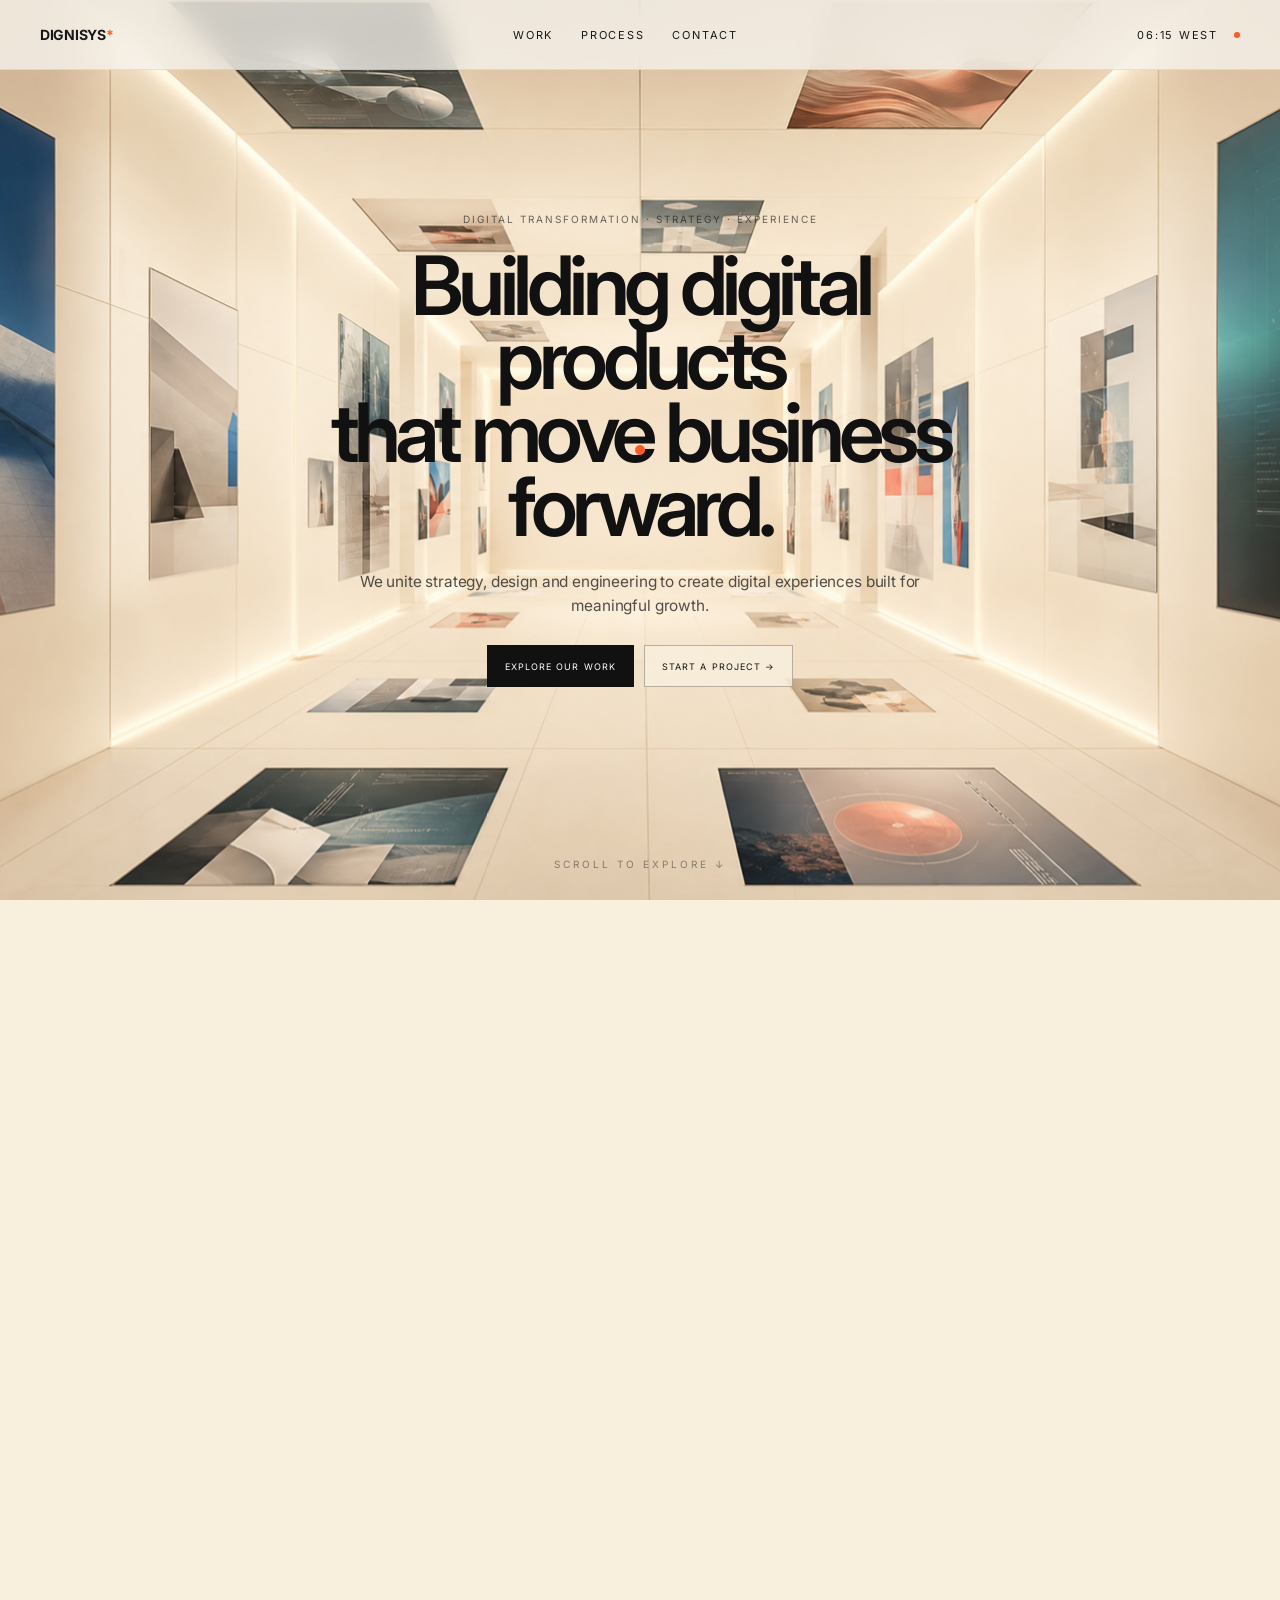
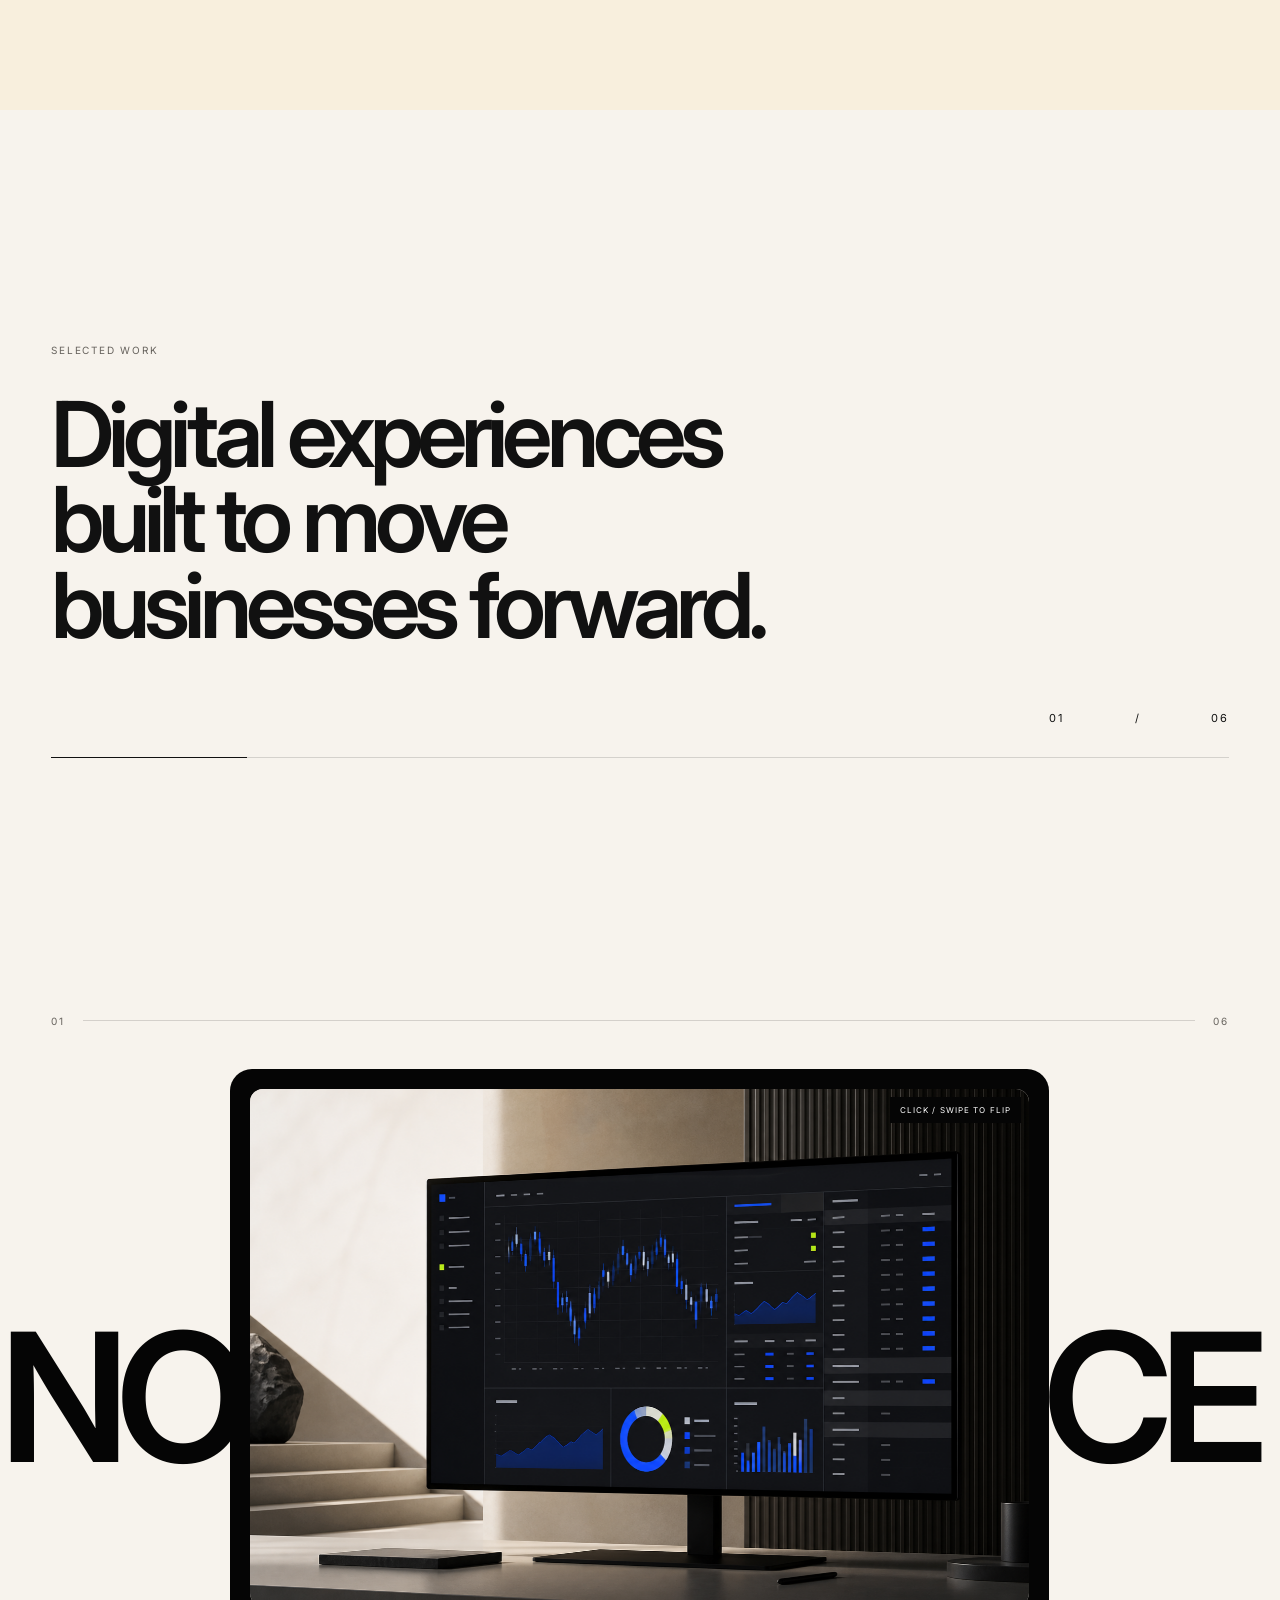
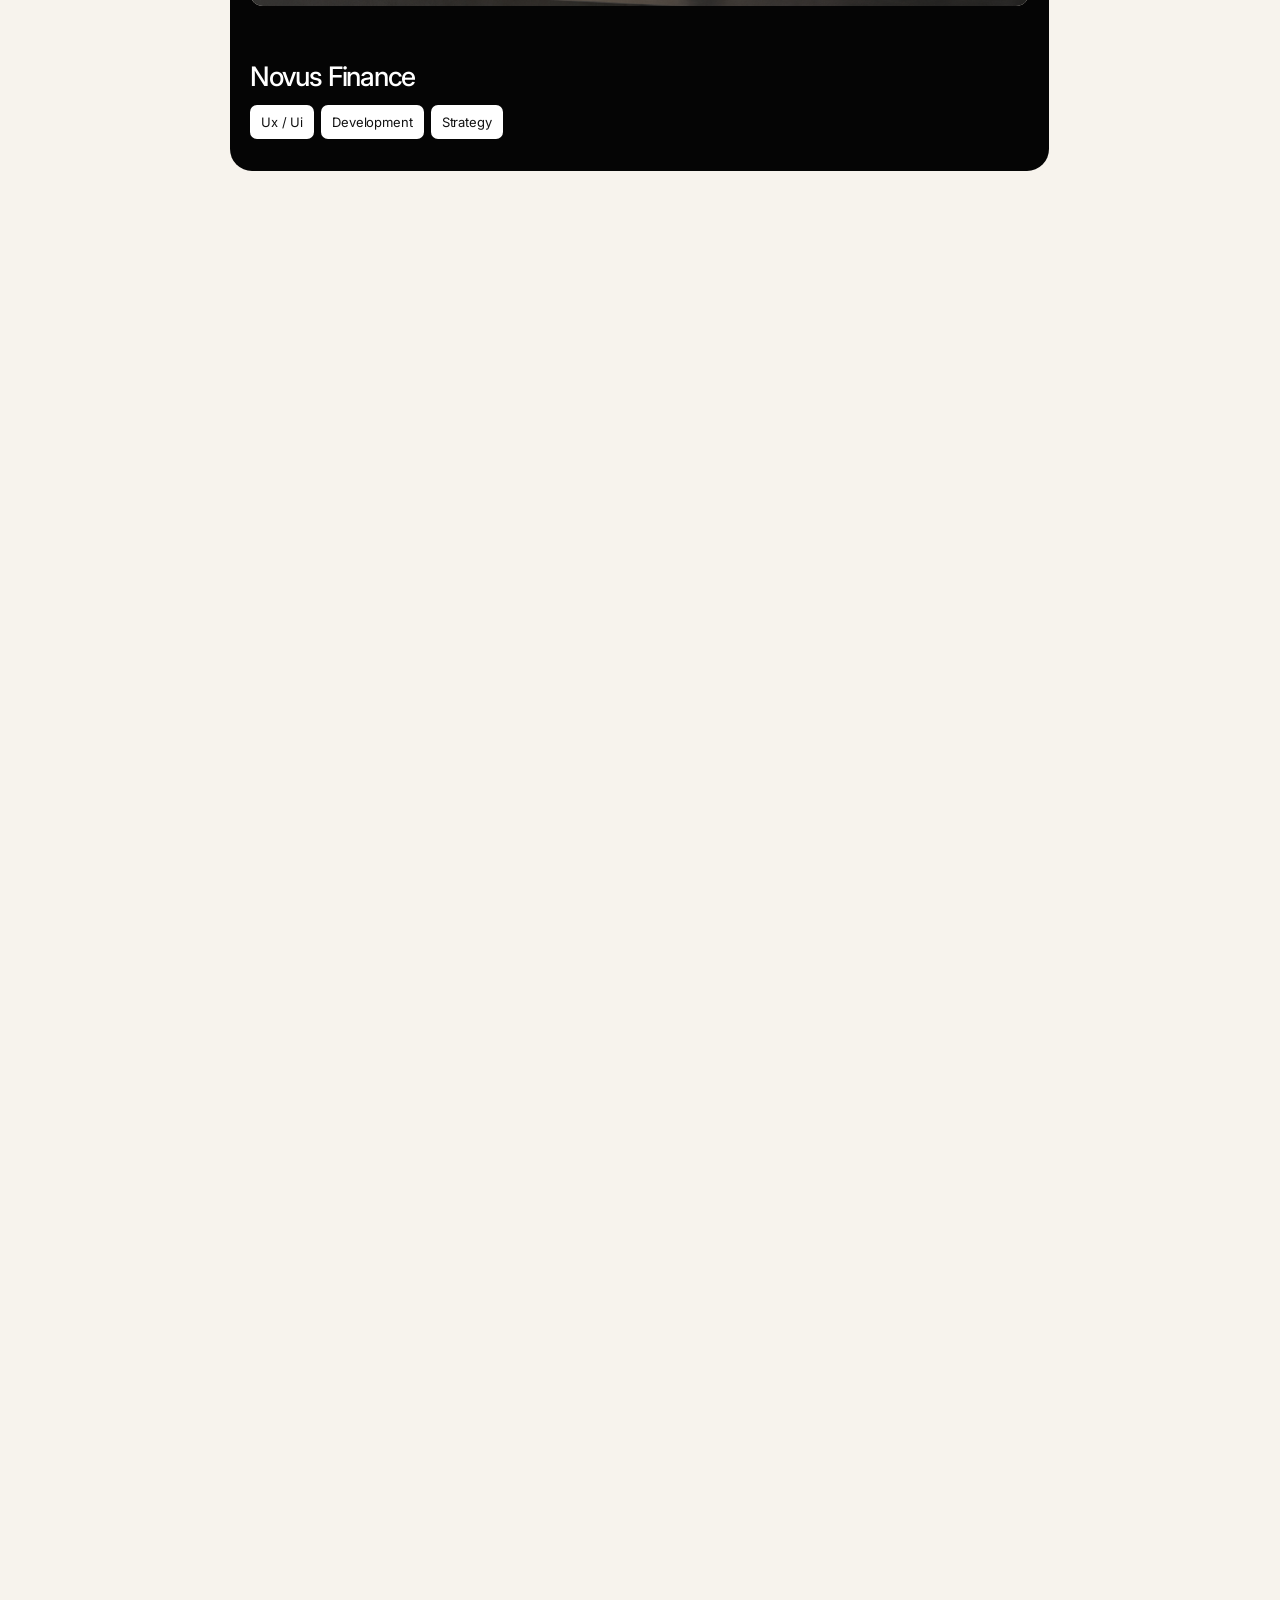
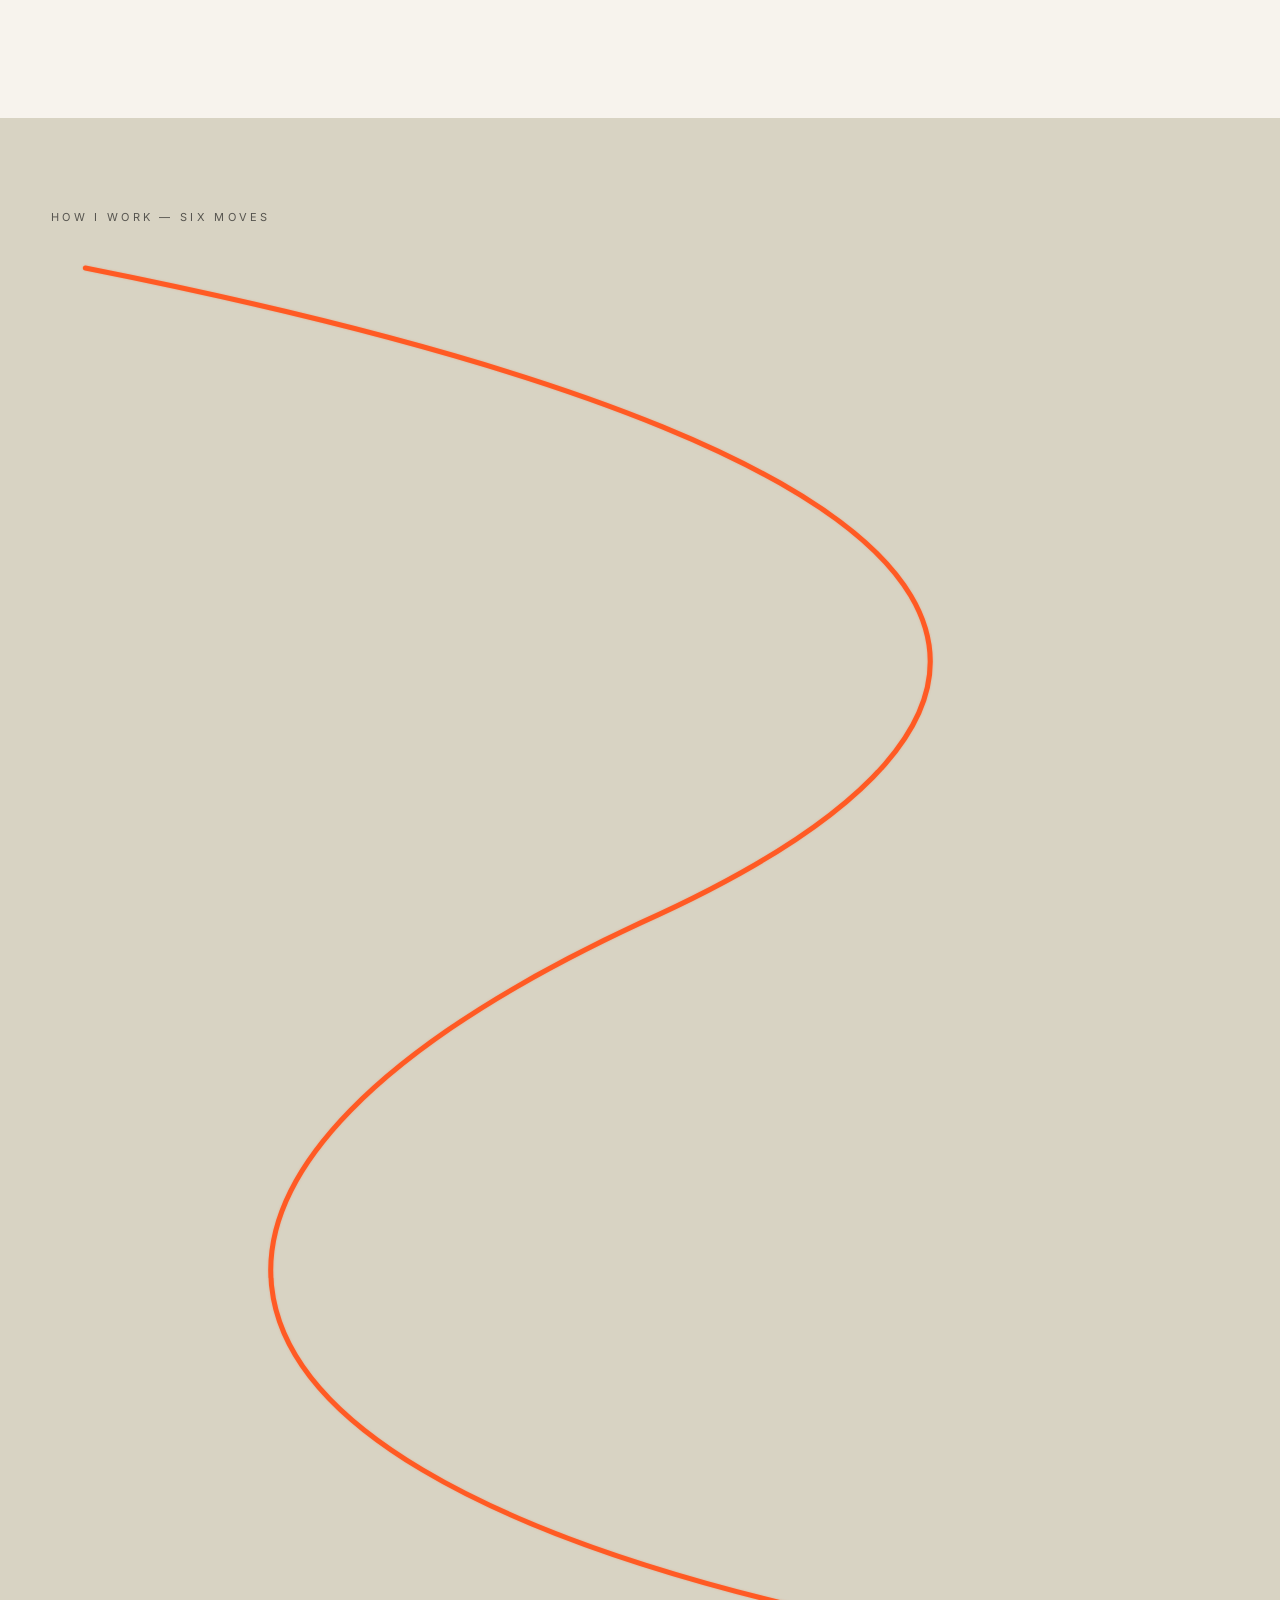
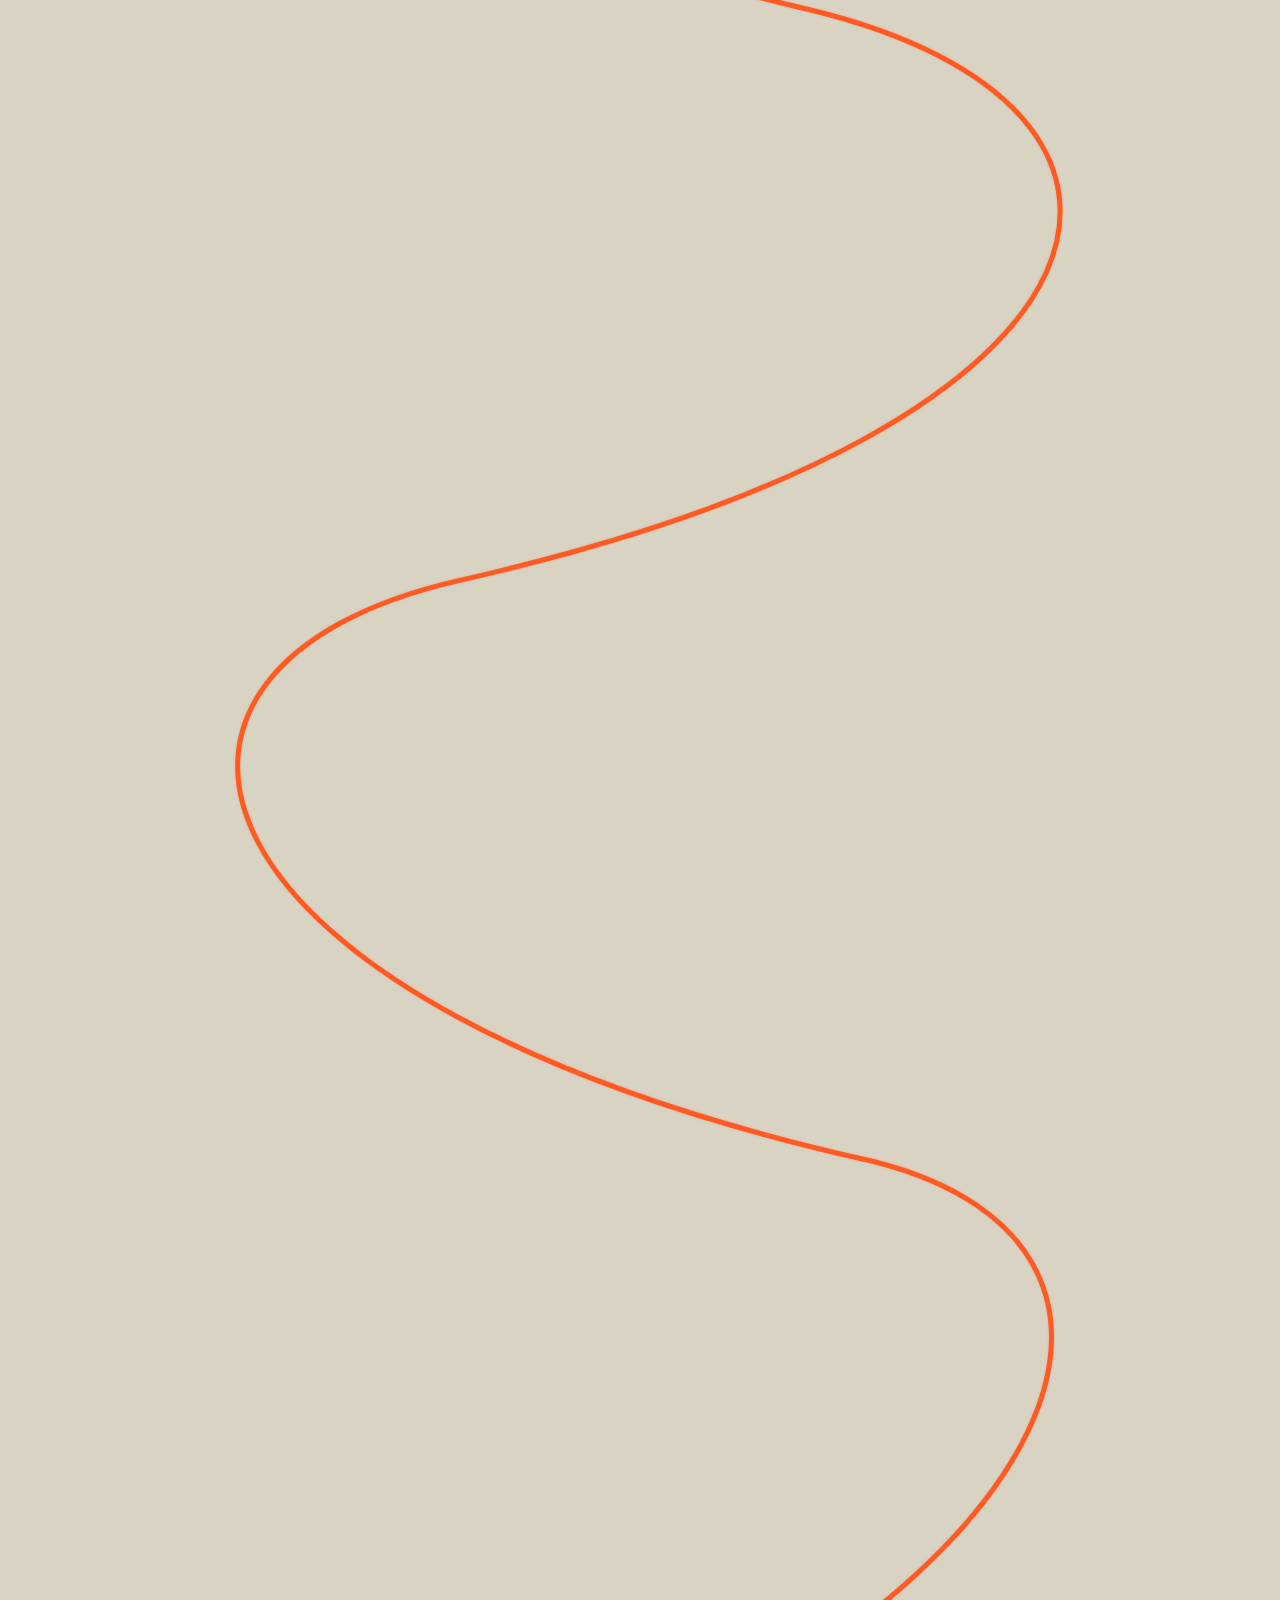
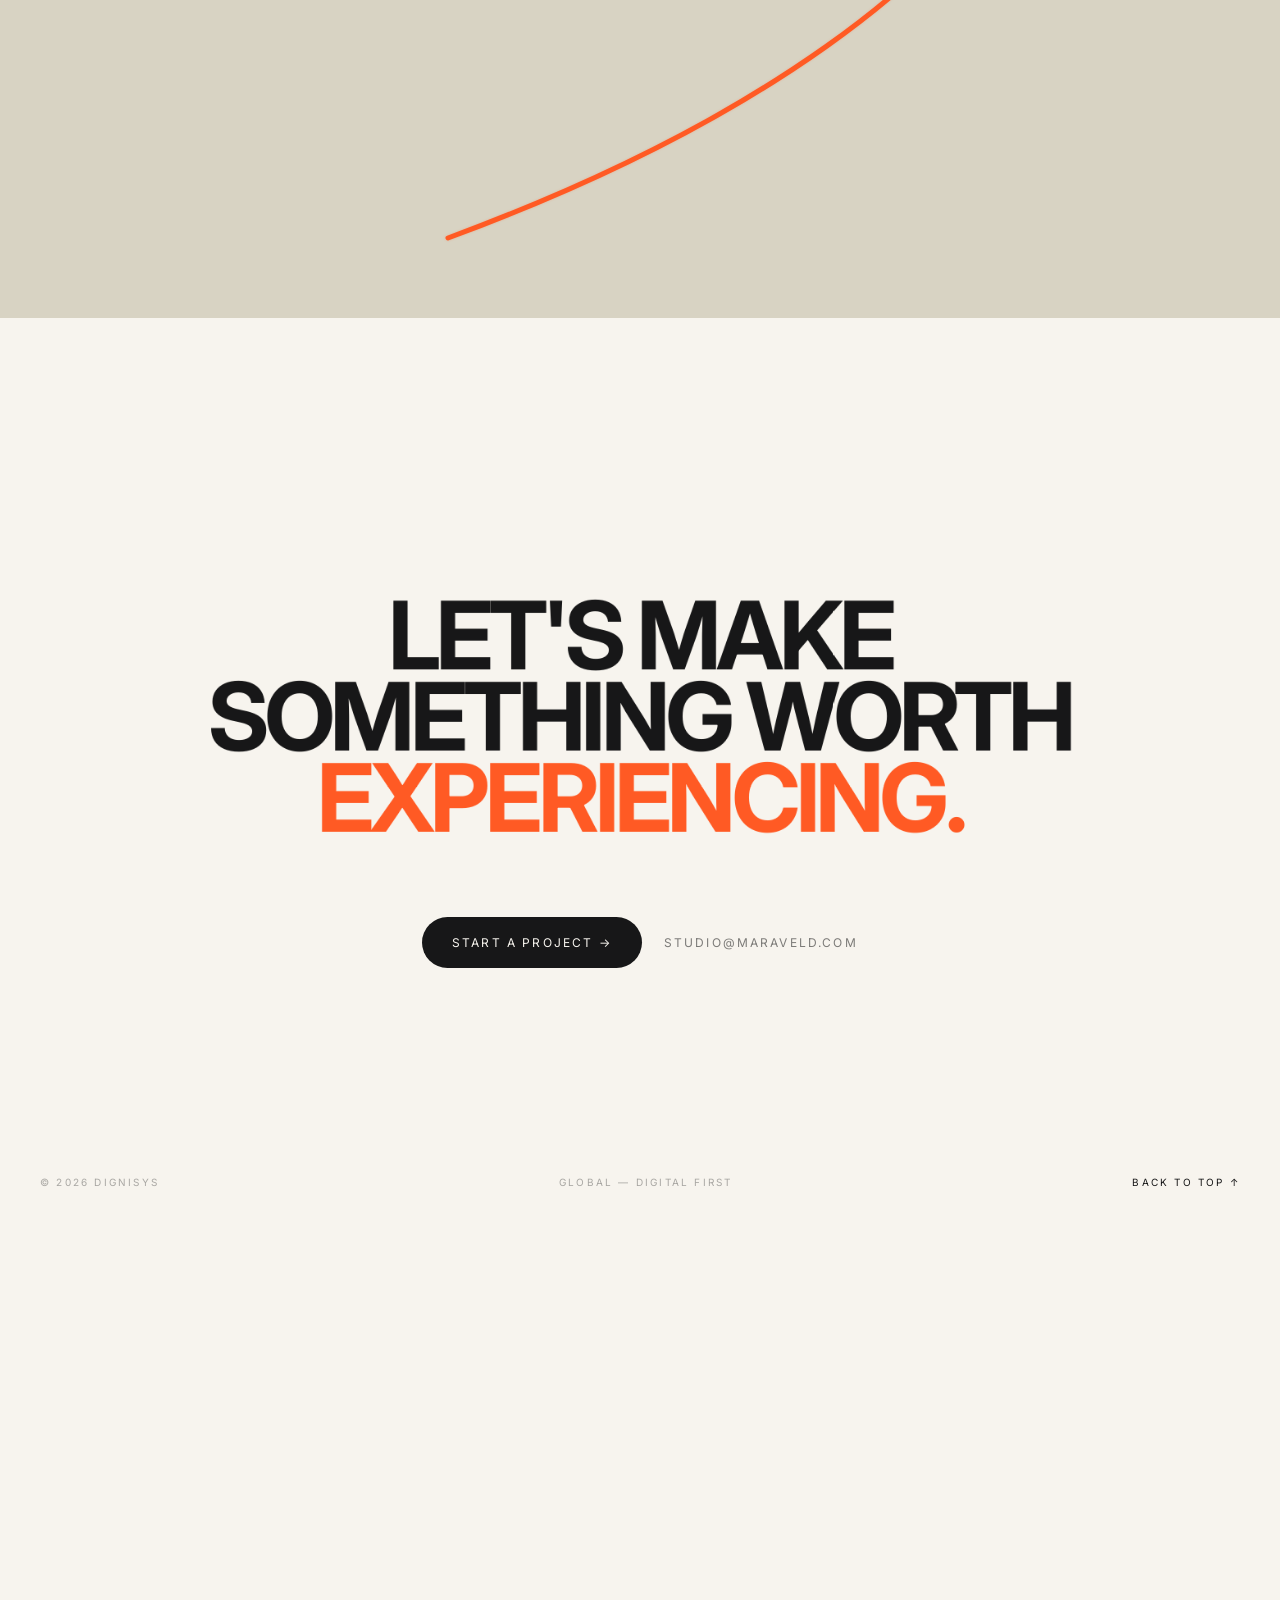
==== index.html @ 1a6c3f03 "Added Initial Files" ====
<!doctype html>
<html lang="en">
<head>
  <meta charset="utf-8">
  <meta name="viewport" content="width=device-width, initial-scale=1">
  <meta name="description" content="Dignisys is a digital transformation agency creating high-impact products, platforms and connected experiences.">
  <meta name="theme-color" content="#F7F4EE">
  <title>Dignisys — Digital Transformation Agency</title>
  <link rel="preconnect" href="https://fonts.googleapis.com" />
<link rel="preconnect" href="https://fonts.gstatic.com" crossorigin="anonymous" />
<link href="https://fonts.googleapis.com/css2?family=Inter:wght@400;500;600;700;800&display=swap" rel="stylesheet" />
  <link rel="stylesheet" href="./style.css">
</head>
<body>
<div data-root style="position:relative;background:#F7F4EE;">

  <div data-el="grain" style="position:fixed;inset:0;z-index:70;pointer-events:none;opacity:.2;mix-blend-mode:soft-light;background-image:url(data:image/svg+xml;charset=utf-8,%3Csvg%20xmlns='http://www.w3.org/2000/svg'%20width='160'%20height='160'%3E%3Cfilter%20id='n'%3E%3CfeTurbulence%20type='fractalNoise'%20baseFrequency='0.85'%20numOctaves='3'/%3E%3C/filter%3E%3Crect%20width='160'%20height='160'%20filter='url%28%23n%29'%20opacity='0.55'/%3E%3C/svg%3E);"></div>

  <div data-el="cursor" style="position:fixed;top:0;left:0;z-index:80;pointer-events:none;transform:translate3d(-100px,-100px,0);will-change:transform;">
    <div data-el="cursorDot" style="position:absolute;left:-5px;top:-5px;width:10px;height:10px;border-radius:50%;background:rgb(255 90 36);transition:width .4s cubic-bezier(.16,1,.3,1),height .4s cubic-bezier(.16,1,.3,1),left .4s cubic-bezier(.16,1,.3,1),top .4s cubic-bezier(.16,1,.3,1),opacity .3s;"></div>
    <div data-el="cursorLabel" style="position:absolute;left:0;top:0;transform:translate(-50%,-50%) scale(.5);opacity:0;transition:transform .5s cubic-bezier(.16,1,.3,1),opacity .35s;display:flex;align-items:center;justify-content:center;width:132px;height:132px;border-radius:50%;background:rgb(255 90 36);color:#F7F4EE;font-family:'Inter',system-ui,sans-serif;font-size:11px;letter-spacing:.14em;text-align:center;line-height:1.5;">VIEW<br />CASE STUDY ↗</div>
  </div>

  <header style="position:fixed;top:0;left:0;right:0;z-index:60;display:flex;align-items:center;justify-content:space-between;padding:26px 40px;mix-blend-mode:difference;font-family:'Inter',system-ui,sans-serif;font-size:11px;letter-spacing:.16em;text-transform:uppercase;">
    <a href="#top" style="font-family:'Inter',system-ui,sans-serif;font-weight:700;font-size:14px;letter-spacing:-.02em;">DIGNISYS<span style="color:rgb(255 90 36);">*</span></a>
    <nav style="display:flex;gap:28px;align-items:center;">
      <a href="#work" data-magnet="1">Work</a>
      <a href="#process" data-magnet="1">Process</a>
      <a href="#contact" data-magnet="1">Contact</a>
    </nav>
    <div style="display:flex;gap:16px;align-items:center;"><span data-el="clock">—</span><span style="width:6px;height:6px;border-radius:50%;background:rgb(255 90 36);animation:blink 2.4s steps(1) infinite;"></span></div>
  </header>

  <section id="top" data-track="hero" data-screen-label="Hero" style="height:340vh;position:relative;">
    <div style="position:sticky;top:0;height:100vh;overflow:hidden;display:flex;align-items:center;justify-content:center;">
      <img class="hero-gallery-bg" data-el="heroGallery" src="./assets/hero/dignisys-gallery-hero.png" alt="Immersive ivory gallery showcasing digital product work" width="1688" height="929" fetchpriority="high">
      <div data-el="heroGlow" style="position:absolute;width:120vw;height:120vh;background:radial-gradient(closest-side, rgba(120,140,255,.14), rgba(247,244,238,0) 70%);will-change:transform;"></div>

      <div data-frag="1" data-speed="34" data-rot="-6" style="position:absolute;left:5vw;top:16vh;width:230px;border:1px solid rgba(23,23,24,.16);background:rgba(23,23,24,.03);backdrop-filter:blur(6px);padding:14px;will-change:transform;">
        <div style="display:flex;gap:5px;margin-bottom:12px;"><span style="width:7px;height:7px;border-radius:50%;background:rgba(23,23,24,.3);"></span><span style="width:7px;height:7px;border-radius:50%;background:rgba(23,23,24,.18);"></span><span style="width:7px;height:7px;border-radius:50%;background:rgba(23,23,24,.18);"></span></div>
        <div style="display:grid;gap:7px;"><div style="height:8px;width:70%;background:rgba(23,23,24,.5);"></div><div style="height:8px;width:100%;background:rgba(23,23,24,.16);"></div><div style="height:8px;width:44%;background:rgb(255 90 36);"></div><div style="height:44px;background:repeating-linear-gradient(135deg,rgba(23,23,24,.1) 0 6px,transparent 6px 12px);"></div></div>
        <div style="margin-top:10px;font-family:'Inter',system-ui,sans-serif;font-size:8px;letter-spacing:.16em;color:rgba(23,23,24,.4);">FRAGMENT / DASHBOARD</div>
      </div>

      <div data-frag="1" data-speed="-52" data-rot="8" style="position:absolute;right:7vw;top:12vh;width:132px;height:266px;border-radius:20px;border:1px solid rgba(23,23,24,.2);background:linear-gradient(180deg,rgba(23,23,24,.07),rgba(23,23,24,.02));padding:12px 10px;will-change:transform;">
        <div style="width:38px;height:4px;border-radius:3px;background:rgba(23,23,24,.35);margin:0 auto 14px;"></div>
        <div style="display:grid;gap:8px;"><div style="height:52px;border-radius:10px;background:oklch(0.62 0.15 250 / .35);"></div><div style="height:10px;width:80%;background:rgba(23,23,24,.28);"></div><div style="height:10px;width:55%;background:rgba(23,23,24,.16);"></div><div style="height:34px;border-radius:8px;border:1px dashed rgba(23,23,24,.25);"></div><div style="height:34px;border-radius:8px;background:rgba(23,23,24,.1);"></div></div>
      </div>

      <div data-frag="1" data-speed="70" data-rot="-14" style="position:absolute;left:12vw;bottom:12vh;width:200px;height:120px;border:1px dashed rgba(23,23,24,.3);will-change:transform;padding:10px;">
        <div style="font-family:'Inter',system-ui,sans-serif;font-size:8px;letter-spacing:.16em;color:rgba(23,23,24,.42);">WIREFRAME 03</div>
        <div style="display:grid;grid-template-columns:1fr 2fr;gap:8px;height:80px;margin-top:8px;"><div style="border:1px solid rgba(23,23,24,.2);"></div><div style="display:grid;gap:8px;"><div style="border:1px solid rgba(23,23,24,.2);"></div><div style="border:1px solid rgba(23,23,24,.2);"></div></div></div>
      </div>

      <div data-frag="1" data-speed="-30" data-rot="18" style="position:absolute;right:14vw;bottom:16vh;width:130px;height:130px;border-radius:50%;background:conic-gradient(from 200deg, rgb(255 90 36), oklch(0.62 0.15 250), rgb(255 90 36));filter:blur(1px);opacity:.85;will-change:transform;animation:drift 9s ease-in-out infinite;"></div>
      <div data-frag="1" data-speed="46" data-rot="-20" style="position:absolute;left:44vw;top:9vh;width:74px;height:74px;border:1px solid rgba(23,23,24,.35);transform:rotate(45deg);will-change:transform;"></div>

      <div data-el="heroType" style="position:relative;z-index:3;text-align:center;will-change:transform;padding:0 4vw;">
        <div class="hero-eyebrow">DIGITAL TRANSFORMATION · STRATEGY · EXPERIENCE</div>
        <h1>Building digital products<br>that move business forward.</h1>
        <div style="overflow:hidden;margin-top:26px;">
          <p data-el="heroLine" class="hero-summary">We unite strategy, design and engineering to create digital experiences built for meaningful growth.</p>
        </div>
        <div class="hero-actions"><a href="#work">EXPLORE OUR WORK</a><a href="#contact">START A PROJECT →</a></div>
      </div>

      <div data-el="heroScroll" style="position:absolute;bottom:30px;left:50%;transform:translateX(-50%);font-family:'Inter',system-ui,sans-serif;font-size:10px;letter-spacing:.3em;color:rgba(23,23,24,.45);">SCROLL TO EXPLORE ↓</div>
    </div>
  </section>


  <section id="work" class="dignisys-work" aria-labelledby="work-heading">
    <div class="work-intro">
      <div class="work-intro__eyebrow">SELECTED WORK</div>
      <h2 id="work-heading">Digital experiences built to move businesses forward.</h2>
      <div class="work-intro__footer">
        <div class="work-intro__count" aria-label="Six selected projects"><span>01</span><span>/</span><span>06</span></div>
      </div>
      <div class="work-intro__line" aria-hidden="true"><span></span></div>
    </div>

    <div class="work-scroll" data-track="work" data-screen-label="Selected work">
      <div class="work-stage" data-active-title="NOVUS FINANCE">
        <div class="work-progress" aria-hidden="true">
          <span data-el="workCurrent">01</span>
          <span class="work-progress__track"><i data-el="workProgress"></i></span>
          <span>06</span>
        </div>

        <div class="work-flip-shell" data-el="workFlipShell">
          <div class="work-flip-viewport" data-el="workFlipViewport" tabindex="0" role="group" aria-roledescription="carousel" aria-label="Selected case studies. Use arrow keys or click either side to navigate.">
            <div class="work-flip-tilt" data-el="workFlipTilt">
              <div class="work-flip-card" data-el="workFlipCard">
                <figure class="work-flip-face work-flip-face--a"><img data-el="flipImageA" src="./assets/work/dignisys-finance.png" alt="Enterprise finance analytics platform on a widescreen display" width="1536" height="1024"></figure>
                <figure class="work-flip-face work-flip-face--b"><img data-el="flipImageB" src="./assets/work/dignisys-health.png" alt="Two mobile devices presenting a digital health experience" width="1536" height="1024"></figure>
              </div>
            </div>
            <button class="work-flip-hit work-flip-hit--prev" type="button" data-el="flipPrev" aria-label="Previous project"></button>
            <button class="work-flip-hit work-flip-hit--next" type="button" data-el="flipNext" aria-label="Next project"></button>
            <a class="work-floating-cta" href="#contact" aria-label="View case study">VIEW CASE<br>STUDY <span>↗</span></a>
            <div class="work-flip-copy" aria-live="polite">
              <div class="work-flip-kicker"><span data-el="flipNumber">01</span><span data-el="flipIndustry">DIGITAL TRANSFORMATION</span></div>
              <div class="work-flip-title-mask"><h3 data-el="flipTitle">Novus Finance</h3></div>
              <div class="work-flip-services" data-el="flipServices"><span>UX / UI</span><span>Development</span><span>Strategy</span></div>
              <div class="work-flip-bottom"><span data-el="flipCategory">FINTECH PLATFORM</span><span data-el="flipYear">2026</span></div>
            </div>
            <span class="work-flip-hint" aria-hidden="true">CLICK / SWIPE TO FLIP</span>
          </div>
        </div>

        <div class="work-rail" data-el="workRail">
          <article class="work-project is-active" data-project="0">
            <div class="work-project__meta">
              <div class="work-project__kicker"><span>01</span><span>DIGITAL TRANSFORMATION</span></div>
              <div class="work-title-mask"><h3><a href="#contact">Novus Finance <span>↗</span></a></h3></div>
              <p>One connected financial ecosystem designed to turn complex treasury decisions into clear, confident action.</p>
              <div class="work-project__services">UX / UI · DEVELOPMENT · STRATEGY</div>
            </div>
            <a class="work-visual-link work-visual-link--wide" href="#contact" data-cursor="view" aria-label="View Novus Finance case study">
              <img src="./assets/work/dignisys-finance.png" alt="Enterprise finance analytics platform on a widescreen display" width="1536" height="1024" fetchpriority="high">
            </a>
            <div class="work-project__footer"><a href="#contact">VIEW CASE STUDY <span>→</span></a><span>FINTECH PLATFORM</span><span>2026</span></div>
          </article>

          <article class="work-project" data-project="1">
            <div class="work-project__meta">
              <div class="work-project__kicker"><span>02</span><span>DIGITAL HEALTH</span></div>
              <div class="work-title-mask"><h3><a href="#contact">Aster Health <span>↗</span></a></h3></div>
              <p>A calmer digital care journey connecting patients, clinicians and everyday health insight.</p>
              <div class="work-project__services">PRODUCT DESIGN · RESEARCH · MOBILE</div>
            </div>
            <a class="work-visual-link work-visual-link--portrait" href="#contact" data-cursor="view" aria-label="View Aster Health case study">
              <img src="./assets/work/dignisys-health.png" alt="Two mobile devices presenting a digital health experience" width="1536" height="1024" loading="lazy">
            </a>
            <div class="work-project__footer"><a href="#contact">VIEW CASE STUDY <span>→</span></a><span>HEALTH ECOSYSTEM</span><span>2026</span></div>
          </article>

          <article class="work-project" data-project="2">
            <div class="work-project__meta">
              <div class="work-project__kicker"><span>03</span><span>CONNECTED OPERATIONS</span></div>
              <div class="work-title-mask"><h3><a href="#contact">Northline <span>↗</span></a></h3></div>
              <p>A real-time operational twin that gives global logistics teams one precise view of movement and risk.</p>
              <div class="work-project__services">SERVICE DESIGN · 3D · ENGINEERING</div>
            </div>
            <a class="work-visual-link work-visual-link--panorama" href="#contact" data-cursor="view" aria-label="View Northline case study">
              <img src="./assets/work/dignisys-logistics.png" alt="Digital twin of a connected logistics distribution centre" width="1792" height="896" loading="lazy">
            </a>
            <div class="work-project__footer"><a href="#contact">VIEW CASE STUDY <span>→</span></a><span>LOGISTICS SYSTEM</span><span>2025</span></div>
          </article>

          <article class="work-project" data-project="3">
            <div class="work-project__meta">
              <div class="work-project__kicker"><span>04</span><span>ENTERPRISE INTELLIGENCE</span></div>
              <div class="work-title-mask"><h3><a href="#contact">CoreVista <span>↗</span></a></h3></div>
              <p>A decision platform that brings fragmented commercial data into one focused executive experience.</p>
              <div class="work-project__services">DATA EXPERIENCE · AI · DESIGN SYSTEM</div>
            </div>
            <a class="work-visual-link work-visual-link--crop-right" href="#contact" data-cursor="view" aria-label="View CoreVista case study">
              <img src="./assets/work/dignisys-finance.png" alt="Detailed enterprise intelligence interface" width="1536" height="1024" loading="lazy">
            </a>
            <div class="work-project__footer"><a href="#contact">VIEW CASE STUDY <span>→</span></a><span>DATA PLATFORM</span><span>2025</span></div>
          </article>

          <article class="work-project" data-project="4">
            <div class="work-project__meta">
              <div class="work-project__kicker"><span>05</span><span>PATIENT EXPERIENCE</span></div>
              <div class="work-title-mask"><h3><a href="#contact">Morrow Care <span>↗</span></a></h3></div>
              <p>An accessible companion that turns continuous health data into useful, human daily guidance.</p>
              <div class="work-project__services">ACCESSIBILITY · UX / UI · DEVELOPMENT</div>
            </div>
            <a class="work-visual-link work-visual-link--crop-left" href="#contact" data-cursor="view" aria-label="View Morrow Care case study">
              <img src="./assets/work/dignisys-health.png" alt="Accessible mobile patient experience" width="1536" height="1024" loading="lazy">
            </a>
            <div class="work-project__footer"><a href="#contact">VIEW CASE STUDY <span>→</span></a><span>CARE PLATFORM</span><span>2025</span></div>
          </article>

          <article class="work-project" data-project="5">
            <div class="work-project__meta">
              <div class="work-project__kicker"><span>06</span><span>SUPPLY CHAIN</span></div>
              <div class="work-title-mask"><h3><a href="#contact">Axis Global <span>↗</span></a></h3></div>
              <p>A resilient supply-chain command centre built to surface exceptions before they become disruption.</p>
              <div class="work-project__services">STRATEGY · PLATFORM · OPTIMISATION</div>
            </div>
            <a class="work-visual-link work-visual-link--wide" href="#contact" data-cursor="view" aria-label="View Axis Global case study">
              <img src="./assets/work/dignisys-logistics.png" alt="Enterprise supply-chain command centre visualisation" width="1792" height="896" loading="lazy">
            </a>
            <div class="work-project__footer"><a href="#contact">VIEW CASE STUDY <span>→</span></a><span>OPERATIONS PLATFORM</span><span>2024</span></div>
          </article>

        </div>
      </div>
    </div>
  </section>

  <section id="work-legacy" class="legacy-work" data-track="p1" data-screen-label="Work 01" data-cursor="view" style="height:300vh;position:relative;">
    <div style="position:sticky;top:0;height:100vh;overflow:hidden;display:flex;align-items:center;justify-content:center;">
      <div data-el="bg" style="position:absolute;inset:0;background:radial-gradient(60% 60% at 50% 60%, oklch(0.62 0.15 250 / .22), rgba(247,244,238,0) 70%);"></div>
      <div data-el="num" style="position:absolute;left:4vw;top:14vh;font-family:'Inter',system-ui,sans-serif;font-size:11px;letter-spacing:.3em;color:rgba(23,23,24,.5);will-change:transform;">01 — FINTECH PLATFORM</div>
      <h3 data-el="title" style="position:absolute;margin:0;font-weight:800;font-size:clamp(44px,11vw,180px);line-height:.85;letter-spacing:-.05em;color:transparent;-webkit-text-stroke:1.5px rgba(23,23,24,.85);will-change:transform,opacity;pointer-events:none;z-index:4;">LEDGERA</h3>
      <div data-el="scene" style="position:relative;width:min(74vw,1080px);will-change:transform;">
        <div style="border:1px solid rgba(23,23,24,.18);background:linear-gradient(180deg,rgba(23,23,24,.06),rgba(23,23,24,.02));backdrop-filter:blur(8px);padding:18px;">
          <div style="display:flex;justify-content:space-between;align-items:center;font-family:'Inter',system-ui,sans-serif;font-size:9px;letter-spacing:.2em;color:rgba(23,23,24,.45);margin-bottom:14px;"><span>LEDGERA / TREASURY</span><span>USD 4,208,110.22</span></div>
          <div style="display:grid;grid-template-columns:.8fr 2fr 1fr;gap:14px;height:min(46vh,340px);">
            <div style="display:grid;gap:8px;align-content:start;"><div style="height:10px;width:80%;background:rgba(23,23,24,.4);"></div><div style="height:10px;width:60%;background:rgba(23,23,24,.16);"></div><div style="height:10px;width:70%;background:rgba(23,23,24,.16);"></div><div style="height:10px;width:40%;background:rgb(255 90 36);"></div></div>
            <div style="border:1px solid rgba(23,23,24,.14);display:flex;align-items:flex-end;gap:6px;padding:14px;">
              <div style="flex:1;height:32%;background:rgba(23,23,24,.18);"></div><div style="flex:1;height:58%;background:rgba(23,23,24,.24);"></div><div style="flex:1;height:44%;background:rgba(23,23,24,.18);"></div><div style="flex:1;height:78%;background:oklch(0.62 0.15 250 / .7);"></div><div style="flex:1;height:64%;background:rgba(23,23,24,.24);"></div><div style="flex:1;height:88%;background:rgb(255 90 36);"></div><div style="flex:1;height:52%;background:rgba(23,23,24,.18);"></div>
            </div>
            <div style="display:grid;gap:10px;align-content:start;"><div style="height:64px;border:1px solid rgba(23,23,24,.16);"></div><div style="height:64px;border:1px solid rgba(23,23,24,.16);"></div></div>
          </div>
        </div>
        <div data-layer="1" style="position:absolute;left:-6%;bottom:-12%;width:230px;border:1px solid rgba(23,23,24,.24);background:#FFFFFF;padding:12px;will-change:transform;">
          <div style="font-family:'Inter',system-ui,sans-serif;font-size:8px;letter-spacing:.18em;color:rgba(23,23,24,.45);">PAYMENT SHEET</div>
          <div style="margin-top:10px;display:grid;gap:7px;"><div style="height:8px;width:70%;background:rgba(23,23,24,.4);"></div><div style="height:8px;width:90%;background:rgba(23,23,24,.14);"></div><div style="height:26px;background:rgb(255 90 36);"></div></div>
        </div>
        <div data-layer="2" style="position:absolute;right:-5%;top:-10%;width:150px;height:150px;border-radius:50%;border:1px solid rgba(23,23,24,.3);background:radial-gradient(circle at 30% 30%, oklch(0.62 0.15 250 / .5), transparent 65%);will-change:transform;"></div>
      </div>
      <div data-el="meta" style="position:absolute;right:4vw;bottom:12vh;width:min(30vw,340px);display:grid;gap:12px;text-align:right;">
        <div data-metaline="0" style="will-change:transform,opacity;font-family:'Inter',system-ui,sans-serif;font-size:11px;letter-spacing:.16em;color:rgba(23,23,24,.6);">ROLE — LEAD PRODUCT DESIGNER</div>
        <div data-metaline="1" style="will-change:transform,opacity;font-family:'Inter',system-ui,sans-serif;font-size:11px;letter-spacing:.16em;color:rgba(23,23,24,.6);">SCOPE — RESEARCH, SYSTEM, MOTION</div>
        <div data-metaline="2" style="will-change:transform,opacity;font-family:'Inter',system-ui,sans-serif;font-size:11px;letter-spacing:.16em;color:rgba(23,23,24,.6);">RESULT — 41% FASTER RECONCILIATION</div>
      </div>
    </div>
  </section>

  <section data-track="p2" data-screen-label="Work 02" data-cursor="view" style="height:300vh;position:relative;">
    <div style="position:sticky;top:0;height:100vh;overflow:hidden;display:flex;align-items:center;justify-content:center;">
      <div data-el="bg" style="position:absolute;inset:0;background:radial-gradient(60% 60% at 50% 45%, rgb(255 90 36 / .18), rgba(247,244,238,0) 70%);"></div>
      <div data-el="num" style="position:absolute;left:4vw;top:14vh;font-family:'Inter',system-ui,sans-serif;font-size:11px;letter-spacing:.3em;color:rgba(23,23,24,.5);will-change:transform;">02 — BRAND EXPERIENCE</div>
      <h3 data-el="title" style="position:absolute;margin:0;font-weight:800;font-size:clamp(44px,11vw,180px);line-height:.85;letter-spacing:-.05em;will-change:transform,opacity;pointer-events:none;z-index:4;">NOCTUA</h3>
      <div data-el="scene" style="position:relative;width:min(70vw,1000px);will-change:transform;">
        <div style="display:grid;grid-template-columns:1.4fr 1fr;gap:16px;">
          <div style="aspect-ratio:16/10;background:repeating-linear-gradient(115deg,rgba(23,23,24,.09) 0 10px,transparent 10px 20px);border:1px solid rgba(23,23,24,.18);display:flex;align-items:flex-end;padding:18px;"><span style="font-family:'Inter',system-ui,sans-serif;font-size:10px;letter-spacing:.2em;color:rgba(23,23,24,.5);">CAMPAIGN FILM / PLACEHOLDER</span></div>
          <div style="display:grid;gap:16px;"><div style="background:#171718;color:#F7F4EE;padding:16px;font-weight:800;font-size:clamp(20px,2.6vw,44px);line-height:.9;letter-spacing:-.04em;">NIGHT<br />MODE<br />BRAND</div><div style="border:1px solid rgba(23,23,24,.18);flex:1;display:grid;place-items:center;font-family:'Inter',system-ui,sans-serif;font-size:10px;letter-spacing:.2em;color:rgba(23,23,24,.45);">TYPE SPECIMEN</div></div>
        </div>
        <div data-layer="1" style="position:absolute;left:-8%;top:-14%;width:190px;height:120px;border:1px solid rgba(23,23,24,.25);background:#FFFFFF;padding:10px;will-change:transform;"><div style="height:100%;background:repeating-linear-gradient(0deg,rgba(23,23,24,.14) 0 1px,transparent 1px 8px);"></div></div>
        <div data-layer="2" style="position:absolute;right:-7%;bottom:-12%;width:170px;height:170px;background:conic-gradient(from 40deg, rgb(255 90 36), #F7F4EE, rgb(255 90 36));border-radius:50%;filter:blur(2px);opacity:.8;will-change:transform;"></div>
      </div>
      <div data-el="meta" style="position:absolute;right:4vw;bottom:12vh;width:min(30vw,340px);display:grid;gap:12px;text-align:right;">
        <div data-metaline="0" style="will-change:transform,opacity;font-family:'Inter',system-ui,sans-serif;font-size:11px;letter-spacing:.16em;color:rgba(23,23,24,.6);">ROLE — CREATIVE DIRECTION</div>
        <div data-metaline="1" style="will-change:transform,opacity;font-family:'Inter',system-ui,sans-serif;font-size:11px;letter-spacing:.16em;color:rgba(23,23,24,.6);">SCOPE — IDENTITY, SITE, MOTION</div>
        <div data-metaline="2" style="will-change:transform,opacity;font-family:'Inter',system-ui,sans-serif;font-size:11px;letter-spacing:.16em;color:rgba(23,23,24,.6);">RESULT — 3.2× LAUNCH ENGAGEMENT</div>
      </div>
    </div>
  </section>

  <section data-track="p3" data-screen-label="Work 03" data-cursor="view" style="height:300vh;position:relative;">
    <div style="position:sticky;top:0;height:100vh;overflow:hidden;display:flex;align-items:center;justify-content:center;">
      <div data-el="bg" style="position:absolute;inset:0;background:radial-gradient(55% 55% at 40% 50%, rgba(23,23,24,.12), rgba(247,244,238,0) 70%);"></div>
      <div data-el="num" style="position:absolute;left:4vw;top:14vh;font-family:'Inter',system-ui,sans-serif;font-size:11px;letter-spacing:.3em;color:rgba(23,23,24,.5);will-change:transform;">03 — HEALTH COMPANION</div>
      <h3 data-el="title" style="position:absolute;margin:0;font-weight:800;font-size:clamp(44px,11vw,180px);line-height:.85;letter-spacing:-.05em;color:transparent;-webkit-text-stroke:1.5px rgb(255 90 36);will-change:transform,opacity;pointer-events:none;z-index:4;">PULSE OS</h3>
      <div data-el="scene" style="position:relative;display:flex;gap:22px;align-items:center;will-change:transform;">
        <div style="width:190px;height:390px;border-radius:30px;border:1px solid rgba(23,23,24,.25);background:linear-gradient(180deg,#ECE8E1,#F5F1EA);padding:16px 14px;">
          <div style="width:44px;height:5px;border-radius:3px;background:rgba(23,23,24,.3);margin:0 auto 18px;"></div>
          <div style="font-weight:800;font-size:26px;letter-spacing:-.03em;">Today</div>
          <div style="margin-top:14px;display:grid;gap:10px;"><div style="height:70px;border-radius:14px;background:rgb(255 90 36 / .85);"></div><div style="height:44px;border-radius:12px;background:rgba(23,23,24,.1);"></div><div style="height:44px;border-radius:12px;background:rgba(23,23,24,.07);"></div><div style="height:44px;border-radius:12px;border:1px dashed rgba(23,23,24,.22);"></div></div>
        </div>
        <div data-layer="1" style="width:190px;height:390px;border-radius:30px;border:1px solid rgba(23,23,24,.18);background:linear-gradient(180deg,#F4F0E9,#F1EEE8);padding:16px 14px;will-change:transform;">
          <div style="font-family:'Inter',system-ui,sans-serif;font-size:9px;letter-spacing:.2em;color:rgba(23,23,24,.4);">TREND / 30D</div>
          <div style="margin-top:16px;height:150px;display:flex;align-items:flex-end;gap:4px;"><div style="flex:1;height:40%;background:rgba(23,23,24,.2);"></div><div style="flex:1;height:66%;background:rgba(23,23,24,.2);"></div><div style="flex:1;height:52%;background:rgba(23,23,24,.2);"></div><div style="flex:1;height:82%;background:oklch(0.62 0.15 250 / .8);"></div><div style="flex:1;height:70%;background:rgba(23,23,24,.2);"></div></div>
          <div style="margin-top:18px;display:grid;gap:8px;"><div style="height:9px;width:70%;background:rgba(23,23,24,.28);"></div><div style="height:9px;width:52%;background:rgba(23,23,24,.14);"></div></div>
        </div>
        <div data-layer="2" style="width:190px;height:390px;border-radius:30px;border:1px solid rgba(23,23,24,.14);background:#EEEAE3;will-change:transform;padding:16px 14px;">
          <div style="height:100%;background:repeating-linear-gradient(135deg,rgba(23,23,24,.08) 0 8px,transparent 8px 16px);"></div>
        </div>
      </div>
      <div data-el="meta" style="position:absolute;right:4vw;bottom:12vh;width:min(30vw,340px);display:grid;gap:12px;text-align:right;">
        <div data-metaline="0" style="will-change:transform,opacity;font-family:'Inter',system-ui,sans-serif;font-size:11px;letter-spacing:.16em;color:rgba(23,23,24,.6);">ROLE — UX LEAD</div>
        <div data-metaline="1" style="will-change:transform,opacity;font-family:'Inter',system-ui,sans-serif;font-size:11px;letter-spacing:.16em;color:rgba(23,23,24,.6);">SCOPE — 42 SCREENS, DESIGN SYSTEM</div>
        <div data-metaline="2" style="will-change:transform,opacity;font-family:'Inter',system-ui,sans-serif;font-size:11px;letter-spacing:.16em;color:rgba(23,23,24,.6);">RESULT — 4.8 APP STORE RATING</div>
      </div>
    </div>
  </section>

  <section data-track="p4" data-screen-label="Work 04" data-cursor="view" style="height:300vh;position:relative;">
    <div style="position:sticky;top:0;height:100vh;overflow:hidden;display:flex;align-items:center;justify-content:center;">
      <div data-el="bg" style="position:absolute;inset:0;background:radial-gradient(60% 60% at 60% 55%, oklch(0.62 0.15 250 / .2), rgba(247,244,238,0) 72%);"></div>
      <div data-el="num" style="position:absolute;left:4vw;top:14vh;font-family:'Inter',system-ui,sans-serif;font-size:11px;letter-spacing:.3em;color:rgba(23,23,24,.5);will-change:transform;">04 — SPATIAL COMMERCE</div>
      <h3 data-el="title" style="position:absolute;margin:0;font-weight:800;font-size:clamp(44px,11vw,180px);line-height:.85;letter-spacing:-.05em;will-change:transform,opacity;pointer-events:none;z-index:4;">ATRIA</h3>
      <div data-el="scene" style="position:relative;width:min(66vw,940px);will-change:transform;">
        <div style="aspect-ratio:16/9;border:1px solid rgba(23,23,24,.2);background:linear-gradient(180deg,rgba(23,23,24,.05),rgba(23,23,24,.01));display:grid;grid-template-columns:repeat(3,1fr);gap:1px;">
          <div style="border-right:1px solid rgba(23,23,24,.1);display:grid;place-items:center;font-family:'Inter',system-ui,sans-serif;font-size:10px;letter-spacing:.2em;color:rgba(23,23,24,.4);">CATALOG</div>
          <div style="border-right:1px solid rgba(23,23,24,.1);display:grid;place-items:center;"><div style="width:58%;aspect-ratio:1;border-radius:50%;background:radial-gradient(circle at 34% 30%, #171718, #98938B 55%, #E9E5DE);box-shadow:0 30px 60px rgba(0,0,0,.6);"></div></div>
          <div style="display:grid;place-items:center;font-family:'Inter',system-ui,sans-serif;font-size:10px;letter-spacing:.2em;color:rgba(23,23,24,.4);">CONFIGURATOR</div>
        </div>
        <div data-layer="1" style="position:absolute;left:-7%;bottom:-14%;width:250px;border:1px solid rgba(23,23,24,.24);background:#FFFFFF;padding:12px;will-change:transform;">
          <div style="display:flex;justify-content:space-between;font-family:'Inter',system-ui,sans-serif;font-size:8px;letter-spacing:.16em;color:rgba(23,23,24,.45);"><span>MATERIAL</span><span>04 / 12</span></div>
          <div style="margin-top:10px;display:grid;grid-template-columns:repeat(4,1fr);gap:6px;"><div style="aspect-ratio:1;background:#171718;"></div><div style="aspect-ratio:1;background:rgb(255 90 36);"></div><div style="aspect-ratio:1;background:oklch(0.62 0.15 250);"></div><div style="aspect-ratio:1;border:1px solid rgba(23,23,24,.3);"></div></div>
        </div>
        <div data-layer="2" style="position:absolute;right:-6%;top:-12%;width:120px;height:120px;border:1px solid rgba(23,23,24,.3);transform:rotate(45deg);will-change:transform;"></div>
      </div>
      <div data-el="meta" style="position:absolute;right:4vw;bottom:12vh;width:min(30vw,340px);display:grid;gap:12px;text-align:right;">
        <div data-metaline="0" style="will-change:transform,opacity;font-family:'Inter',system-ui,sans-serif;font-size:11px;letter-spacing:.16em;color:rgba(23,23,24,.6);">ROLE — INTERACTION DESIGN</div>
        <div data-metaline="1" style="will-change:transform,opacity;font-family:'Inter',system-ui,sans-serif;font-size:11px;letter-spacing:.16em;color:rgba(23,23,24,.6);">SCOPE — 3D CONFIGURATOR, MOTION</div>
        <div data-metaline="2" style="will-change:transform,opacity;font-family:'Inter',system-ui,sans-serif;font-size:11px;letter-spacing:.16em;color:rgba(23,23,24,.6);">RESULT — +28% ADD TO CART</div>
      </div>
    </div>
  </section>

  <section data-track="seq" data-screen-label="Image sequence" style="height:380vh;position:relative;">
    <div style="position:sticky;top:0;height:100vh;overflow:hidden;display:flex;align-items:center;justify-content:center;">
      <div style="position:absolute;top:12vh;left:0;right:0;display:flex;justify-content:space-between;padding:0 4vw;font-family:'Inter',system-ui,sans-serif;font-size:10px;letter-spacing:.24em;color:rgba(23,23,24,.45);">
        <span>SEQUENCE — SKETCH TO SHIP</span><span data-el="frame">FRAME 001 / 180</span>
      </div>
      <div style="position:relative;width:min(58vw,760px);aspect-ratio:4/3;">
        <div data-seq="0" style="position:absolute;inset:0;will-change:opacity,transform;background:#F5F1EA;border:1px solid rgba(23,23,24,.16);padding:22px;">
          <div style="height:100%;background:repeating-linear-gradient(105deg,rgba(23,23,24,.14) 0 1px,transparent 1px 7px);"></div>
        </div>
        <div data-seq="1" style="position:absolute;inset:0;will-change:opacity,transform;background:#F5F1EA;border:1px solid rgba(23,23,24,.16);padding:22px;display:grid;grid-template-rows:auto 1fr;gap:12px;">
          <div style="display:grid;grid-template-columns:1fr 3fr;gap:12px;height:34px;"><div style="border:1px dashed rgba(23,23,24,.3);"></div><div style="border:1px dashed rgba(23,23,24,.3);"></div></div>
          <div style="display:grid;grid-template-columns:1fr 2.2fr;gap:12px;"><div style="border:1px dashed rgba(23,23,24,.3);"></div><div style="display:grid;grid-template-rows:1fr 1fr;gap:12px;"><div style="border:1px dashed rgba(23,23,24,.3);"></div><div style="border:1px dashed rgba(23,23,24,.3);"></div></div></div>
        </div>
        <div data-seq="2" style="position:absolute;inset:0;will-change:opacity,transform;background:#F5F1EA;border:1px solid rgba(23,23,24,.2);padding:22px;display:grid;grid-template-rows:auto 1fr;gap:12px;">
          <div style="display:flex;justify-content:space-between;align-items:center;"><div style="height:10px;width:110px;background:rgba(23,23,24,.5);"></div><div style="height:26px;width:88px;background:rgb(255 90 36);"></div></div>
          <div style="display:grid;grid-template-columns:1fr 2.2fr;gap:12px;"><div style="display:grid;gap:8px;align-content:start;"><div style="height:8px;background:rgba(23,23,24,.25);"></div><div style="height:8px;width:70%;background:rgba(23,23,24,.15);"></div><div style="height:8px;width:80%;background:rgba(23,23,24,.15);"></div></div><div style="display:grid;grid-template-rows:1.4fr 1fr;gap:12px;"><div style="background:rgba(23,23,24,.07);border:1px solid rgba(23,23,24,.14);"></div><div style="display:grid;grid-template-columns:1fr 1fr;gap:12px;"><div style="background:rgba(23,23,24,.07);"></div><div style="background:rgba(23,23,24,.07);"></div></div></div></div>
        </div>
        <div data-seq="3" style="position:absolute;inset:0;will-change:opacity,transform;background:linear-gradient(180deg,#ECE8E1,#EFEBE4);border:1px solid rgba(23,23,24,.24);padding:22px;display:grid;grid-template-rows:auto 1fr;gap:12px;">
          <div style="display:flex;justify-content:space-between;align-items:center;"><div style="font-weight:800;font-size:20px;letter-spacing:-.02em;">Overview</div><div style="height:28px;width:96px;border-radius:14px;background:rgb(255 90 36);"></div></div>
          <div style="display:grid;grid-template-columns:1fr 2.2fr;gap:12px;"><div style="display:grid;gap:8px;align-content:start;"><div style="height:30px;border-radius:8px;background:rgba(23,23,24,.12);"></div><div style="height:30px;border-radius:8px;background:rgba(23,23,24,.06);"></div><div style="height:30px;border-radius:8px;background:rgba(23,23,24,.06);"></div></div><div style="display:grid;grid-template-rows:1.4fr 1fr;gap:12px;"><div style="border-radius:12px;background:linear-gradient(135deg,oklch(0.62 0.15 250 / .45),rgba(23,23,24,.05));"></div><div style="display:grid;grid-template-columns:1fr 1fr;gap:12px;"><div style="border-radius:12px;background:rgba(23,23,24,.09);"></div><div style="border-radius:12px;background:rgba(23,23,24,.09);"></div></div></div></div>
        </div>
        <div data-seq="4" style="position:absolute;inset:0;will-change:opacity,transform;background:#171718;color:#F7F4EE;border:1px solid rgba(23,23,24,.3);padding:22px;display:grid;grid-template-rows:auto 1fr;gap:12px;">
          <div style="display:flex;justify-content:space-between;align-items:center;"><div style="font-weight:800;font-size:22px;letter-spacing:-.03em;">Ledgera</div><div style="height:30px;width:104px;border-radius:15px;background:#F7F4EE;"></div></div>
          <div style="display:grid;grid-template-columns:1fr 2.2fr;gap:12px;"><div style="display:grid;gap:8px;align-content:start;"><div style="height:30px;border-radius:8px;background:rgba(247,244,238,.9);"></div><div style="height:30px;border-radius:8px;background:rgba(247,244,238,.08);"></div><div style="height:30px;border-radius:8px;background:rgba(247,244,238,.08);"></div></div><div style="display:grid;grid-template-rows:1.4fr 1fr;gap:12px;"><div style="border-radius:12px;background:linear-gradient(135deg,oklch(0.62 0.15 250),rgb(255 90 36));"></div><div style="display:grid;grid-template-columns:1fr 1fr;gap:12px;"><div style="border-radius:12px;background:rgba(247,244,238,.07);"></div><div style="border-radius:12px;background:rgba(247,244,238,.07);"></div></div></div></div>
        </div>
      </div>
      <div data-el="seqLabels" style="position:absolute;bottom:12vh;left:0;right:0;display:flex;justify-content:center;gap:min(4vw,54px);font-family:'Inter',system-ui,sans-serif;font-size:11px;letter-spacing:.22em;">
        <span data-seqlabel="0" style="color:rgba(23,23,24,.3);">SKETCH</span>
        <span data-seqlabel="1" style="color:rgba(23,23,24,.3);">WIREFRAME</span>
        <span data-seqlabel="2" style="color:rgba(23,23,24,.3);">UI</span>
        <span data-seqlabel="3" style="color:rgba(23,23,24,.3);">PROTOTYPE</span>
        <span data-seqlabel="4" style="color:rgba(23,23,24,.3);">FINAL</span>
      </div>
    </div>
  </section>

  <section id="process" data-track="proc" data-screen-label="Process" style="height:520vh;position:relative;">
    <div style="position:sticky;top:0;height:100vh;overflow:hidden;">
      <div style="position:absolute;top:14vh;left:4vw;font-family:'Inter',system-ui,sans-serif;font-size:11px;letter-spacing:.3em;color:rgba(23,23,24,.5);">HOW I WORK — SIX MOVES</div>
      <svg class="proc-path" viewBox="0 0 1200 3000" preserveAspectRatio="none" aria-hidden="true">
        <path class="proc-path__progress" data-el="procPath" d="M80 0 C1030 190 1020 430 600 620 C110 850 120 1120 760 1270 C1130 1360 1090 1660 430 1810 C80 1890 150 2210 820 2360 C1130 2440 1010 2780 420 3000" pathLength="1" />
      </svg>
      <div data-el="procRow" style="position:absolute;top:0;left:0;height:100%;display:flex;align-items:center;gap:6vw;padding:0 12vw;will-change:transform;">
        <div data-step="0" style="min-width:44vw;will-change:transform,opacity;"><div style="font-family:'Inter',system-ui,sans-serif;font-size:11px;letter-spacing:.24em;color:rgb(255 90 36);">01</div><div style="font-weight:800;font-size:clamp(40px,7.5vw,124px);line-height:.9;letter-spacing:-.045em;">RESEARCH</div><p style="max-width:34ch;font-family:'Inter',system-ui,sans-serif;font-size:12px;line-height:2;color:rgba(23,23,24,.55);">Interviews, telemetry, and journey maps. I look for the friction people stopped complaining about.</p></div>
        <div data-step="1" style="min-width:44vw;will-change:transform,opacity;"><div style="font-family:'Inter',system-ui,sans-serif;font-size:11px;letter-spacing:.24em;color:rgb(255 90 36);">02</div><div style="font-weight:800;font-size:clamp(40px,7.5vw,124px);line-height:.9;letter-spacing:-.045em;color:transparent;-webkit-text-stroke:1.5px #171718;">DEFINE</div><p style="max-width:34ch;font-family:'Inter',system-ui,sans-serif;font-size:12px;line-height:2;color:rgba(23,23,24,.55);">One sentence the whole team can repeat. Scope becomes a decision, not a debate.</p></div>
        <div data-step="2" style="min-width:44vw;will-change:transform,opacity;"><div style="font-family:'Inter',system-ui,sans-serif;font-size:11px;letter-spacing:.24em;color:rgb(255 90 36);">03</div><div style="font-weight:800;font-size:clamp(40px,7.5vw,124px);line-height:.9;letter-spacing:-.045em;">IDEATE</div><p style="max-width:34ch;font-family:'Inter',system-ui,sans-serif;font-size:12px;line-height:2;color:rgba(23,23,24,.55);">Volume first. Forty sketches before one screen earns pixels.</p></div>
        <div data-step="3" style="min-width:44vw;will-change:transform,opacity;"><div style="font-family:'Inter',system-ui,sans-serif;font-size:11px;letter-spacing:.24em;color:rgb(255 90 36);">04</div><div style="font-weight:800;font-size:clamp(40px,7.5vw,124px);line-height:.9;letter-spacing:-.045em;color:transparent;-webkit-text-stroke:1.5px #171718;">PROTOTYPE</div><p style="max-width:34ch;font-family:'Inter',system-ui,sans-serif;font-size:12px;line-height:2;color:rgba(23,23,24,.55);">Motion, states and edge cases in the browser — where the feel is real.</p></div>
        <div data-step="4" style="min-width:44vw;will-change:transform,opacity;"><div style="font-family:'Inter',system-ui,sans-serif;font-size:11px;letter-spacing:.24em;color:rgb(255 90 36);">05</div><div style="font-weight:800;font-size:clamp(40px,7.5vw,124px);line-height:.9;letter-spacing:-.045em;">TEST</div><p style="max-width:34ch;font-family:'Inter',system-ui,sans-serif;font-size:12px;line-height:2;color:rgba(23,23,24,.55);">Five users, one hypothesis, no leading questions. Repeat weekly.</p></div>
        <div data-step="5" style="min-width:44vw;will-change:transform,opacity;"><div style="font-family:'Inter',system-ui,sans-serif;font-size:11px;letter-spacing:.24em;color:rgb(255 90 36);">06</div><div style="font-weight:800;font-size:clamp(40px,7.5vw,124px);line-height:.9;letter-spacing:-.045em;color:rgb(255 90 36);">SHIP</div><p style="max-width:34ch;font-family:'Inter',system-ui,sans-serif;font-size:12px;line-height:2;color:rgba(23,23,24,.55);">Specs, tokens, and pairing with engineers until the build matches the intent.</p></div>
      </div>
      <div class="proc-counter" aria-hidden="true"><span data-el="procCurrent">01</span><span>/ 06</span></div>
      <div style="position:absolute;bottom:9vh;left:4vw;right:4vw;height:1px;background:rgba(23,23,24,.14);"><div data-el="procBar" style="height:1px;background:rgb(255 90 36);width:0%;"></div></div>
    </div>
  </section>


  <section id="contact" data-track="contact" data-screen-label="Contact" style="height:260vh;position:relative;">
    <div data-el="stage" style="position:sticky;top:0;height:100vh;overflow:hidden;display:flex;flex-direction:column;align-items:center;justify-content:center;">
      <h2 data-el="cta" style="margin:0;text-align:center;font-weight:800;font-size:clamp(38px,9vw,150px);line-height:.86;letter-spacing:-.05em;will-change:transform;">LET'S MAKE<br />SOMETHING WORTH<br /><span style="color:rgb(255 90 36);">EXPERIENCING.</span></h2>
      <div data-el="contactInfo" style="margin-top:52px;display:flex;flex-wrap:wrap;gap:22px;align-items:center;justify-content:center;will-change:transform,opacity;">
        <a href="mailto:studio@maraveld.com" data-magnet="1" style="display:inline-flex;align-items:center;gap:12px;padding:18px 30px;border-radius:40px;background:#171718;color:#F7F4EE;font-family:'Inter',system-ui,sans-serif;font-size:12px;letter-spacing:.18em;transition:transform .4s cubic-bezier(.16,1,.3,1);" style-hover="transform:scale(1.05);">START A PROJECT →</a>
        <span style="font-family:'Inter',system-ui,sans-serif;font-size:12px;letter-spacing:.18em;color:rgba(23,23,24,.55);">STUDIO@MARAVELD.COM</span>
      </div>
      <div style="position:absolute;bottom:30px;left:40px;right:40px;display:flex;justify-content:space-between;font-family:'Inter',system-ui,sans-serif;font-size:10px;letter-spacing:.22em;color:rgba(23,23,24,.35);">
        <span>© 2026 DIGNISYS</span><span>GLOBAL — DIGITAL FIRST</span><a href="#top">BACK TO TOP ↑</a>
      </div>
    </div>
  </section>
</div>
<script src="./script.js"></script>
</body>
</html>
---- style.css ----
html { scroll-behavior: smooth; }
  body { margin: 0; background: #F7F4EE; color: #171718; font-family: 'Inter', system-ui, sans-serif; overflow-x: hidden; cursor: none; }
  * { box-sizing: border-box; }
  a { color: #171718; text-decoration: none; }
  a:hover { color: rgb(255 90 36); }
  ::selection { background: rgb(255 90 36); color: #171718; }
  @keyframes drift { 0% { transform: translate3d(0,0,0); } 50% { transform: translate3d(0,-14px,0); } 100% { transform: translate3d(0,0,0); } }
  @keyframes blink { 0%,49% { opacity: 1; } 50%,100% { opacity: 0; } }

:root {
  color-scheme: light;
  --font-heading: 'Inter', system-ui, sans-serif;
  --font-body: 'Inter', system-ui, sans-serif;
}

h1,
h2,
h3,
[data-step] > div:nth-child(2) {
  font-family: var(--font-heading);
  font-weight: 700 !important;
}

[data-step] p {
  font-family: var(--font-body) !important;
}
button, a { -webkit-tap-highlight-color: transparent; }
a:focus-visible { outline: 2px solid rgb(255 90 36); outline-offset: 5px; }

header {
  mix-blend-mode: normal !important;
  background: rgba(247, 244, 238, .78);
  border-bottom: 1px solid rgba(23, 23, 24, .08);
  backdrop-filter: blur(14px);
}

[data-el="grain"] {
  opacity: .08 !important;
  mix-blend-mode: multiply !important;
}

/* Dignisys — selected work */
[data-track="p1"],
[data-track="p2"],
[data-track="p3"],
[data-track="p4"],
[data-track="seq"] { display: none !important; }

.dignisys-work {
  --work-ink: #111111;
  --work-muted: #66625d;
  --work-line: rgba(17, 17, 17, .15);
  --work-accent: #ff5a24;
  position: relative;
  z-index: 2;
  background: #f7f3ed;
  color: var(--work-ink);
}

.work-intro {
  min-height: 92vh;
  display: grid;
  grid-template-columns: repeat(12, minmax(0, 1fr));
  align-content: center;
  column-gap: 20px;
  padding: 15vh 4vw 9vh;
}

.work-intro__eyebrow,
.work-project__kicker,
.work-project__services,
.work-project__footer,
.work-progress,
.work-end > span {
  font-family: 'Inter', system-ui, sans-serif;
  font-size: 10px;
  letter-spacing: .18em;
  text-transform: uppercase;
}

.work-intro__eyebrow {
  grid-column: 1 / 13;
  margin-bottom: 4vh;
  color: var(--work-muted);
}

.work-intro h2 {
  grid-column: 1 / 10;
  max-width: 13ch;
  margin: 0;
  font-family: 'Inter', sans-serif;
  font-size: clamp(54px, 7.1vw, 128px);
  font-weight: 600 !important;
  line-height: .94;
  letter-spacing: -.065em;
}

.work-intro__footer {
  grid-column: 1 / 13;
  display: grid;
  grid-template-columns: repeat(12, minmax(0, 1fr));
  column-gap: 20px;
  align-items: end;
  margin-top: 7vh;
}

.work-intro__footer p {
  grid-column: 1 / 6;
  max-width: 56ch;
  margin: 0;
  color: var(--work-muted);
  font-size: clamp(15px, 1.3vw, 19px);
  line-height: 1.55;
}

.work-intro__count {
  grid-column: 11 / 13;
  display: flex;
  justify-content: space-between;
  font-family: 'Inter', system-ui, sans-serif;
  font-size: 11px;
  letter-spacing: .15em;
}

.work-intro__line {
  grid-column: 1 / 13;
  height: 1px;
  margin-top: 32px;
  background: var(--work-line);
  overflow: hidden;
}

.work-intro__line span {
  display: block;
  width: 16.666%;
  height: 100%;
  background: var(--work-ink);
}

.work-scroll { height: 720vh; position: relative; }
.work-stage { position: sticky; top: 0; height: 100vh; overflow: hidden; }

.work-progress {
  position: absolute;
  z-index: 8;
  top: 8.5vh;
  left: 4vw;
  right: 4vw;
  display: grid;
  grid-template-columns: auto 1fr auto;
  gap: 18px;
  align-items: center;
  color: var(--work-muted);
}

.work-progress__track { height: 1px; overflow: hidden; background: var(--work-line); }
.work-progress__track i { display: block; width: 100%; height: 100%; background: var(--work-ink); transform: scaleX(0); transform-origin: left; will-change: transform; }

.work-rail {
  height: 100%;
  display: flex;
  will-change: transform;
  transition: transform .16s cubic-bezier(.22, .61, .36, 1);
}

.work-project,
.work-end {
  position: relative;
  flex: 0 0 100vw;
  height: 100vh;
  display: grid;
  grid-template-columns: repeat(12, minmax(0, 1fr));
  grid-template-rows: minmax(0, 1fr) auto;
  gap: 0 20px;
  padding: 15vh 4vw 5vh;
}

.work-project__meta {
  grid-column: 1 / 5;
  align-self: center;
  z-index: 2;
  padding-right: 2vw;
}

.work-project__kicker { display: flex; gap: 28px; color: var(--work-muted); margin-bottom: 4vh; }
.work-project__kicker span:first-child { color: var(--work-accent); }

.work-title-mask { overflow: hidden; padding: 0 0 .12em; }
.work-title-mask h3 {
  margin: 0;
  font-family: 'Inter', sans-serif;
  font-size: clamp(52px, 6.1vw, 110px);
  font-weight: 600 !important;
  line-height: .9;
  letter-spacing: -.065em;
  transform: translateY(110%);
  transition: transform 1s cubic-bezier(.16, 1, .3, 1);
}

.work-title-mask a { position: relative; display: inline-flex; align-items: baseline; gap: .16em; color: var(--work-ink); transition: transform .4s cubic-bezier(.16, 1, .3, 1); }
.work-title-mask a::after { content: ''; position: absolute; right: 0; bottom: -.1em; left: 0; height: 1px; background: currentColor; transform: scaleX(0); transform-origin: right; transition: transform .5s cubic-bezier(.16, 1, .3, 1); }
.work-title-mask a span { font-size: .28em; transition: transform .4s cubic-bezier(.16, 1, .3, 1); }
.work-title-mask a:hover { color: var(--work-ink); transform: translateX(4px); }
.work-title-mask a:hover::after { transform: scaleX(1); transform-origin: left; }
.work-title-mask a:hover span { transform: translateX(7px); }

.work-project__meta p {
  max-width: 39ch;
  margin: 3.4vh 0 0;
  color: var(--work-muted);
  font-size: clamp(15px, 1.22vw, 18px);
  line-height: 1.55;
  opacity: 0;
  transform: translateY(20px);
  transition: opacity .75s .12s ease, transform .85s .12s cubic-bezier(.16, 1, .3, 1);
}

.work-project__services {
  margin-top: 3.5vh;
  color: var(--work-muted);
  opacity: 0;
  transform: translateY(14px);
  transition: opacity .7s .2s ease, transform .8s .2s cubic-bezier(.16, 1, .3, 1);
}

.work-visual-link {
  --mx: 0px;
  --my: 0px;
  grid-column: 5 / 13;
  align-self: center;
  position: relative;
  display: block;
  height: min(66vh, 710px);
  overflow: hidden;
  background: #e7e1d8;
  clip-path: inset(0);
  transform: translate3d(var(--mx), var(--my), 0) scale(.92);
  opacity: .35;
  transition: transform 1.1s cubic-bezier(.16, 1, .3, 1), opacity .7s ease;
  will-change: transform, opacity;
}

.work-visual-link--portrait { grid-column: 6 / 12; height: min(70vh, 740px); }
.work-visual-link--panorama { grid-column: 4 / 13; height: min(59vh, 640px); }
.work-visual-link--crop-right { grid-column: 5 / 12; height: min(69vh, 720px); }
.work-visual-link--crop-left { grid-column: 6 / 13; height: min(66vh, 700px); }

.work-visual-link img {
  width: 110%;
  height: 100%;
  object-fit: cover;
  transform: translate3d(var(--parallax, 0%), 0, 0) scale(1.001);
  transition: transform .8s cubic-bezier(.16, 1, .3, 1);
  will-change: transform;
}
.work-visual-link--portrait img { object-position: 61% center; }
.work-visual-link--crop-right img { object-position: 75% center; }
.work-visual-link--crop-left img { object-position: 32% center; }
.work-visual-link:hover img { transform: translate3d(var(--parallax, 0%), 0, 0) scale(1.03); }

.work-project__footer {
  grid-column: 1 / 13;
  display: grid;
  grid-template-columns: 1fr auto auto;
  gap: 4vw;
  align-items: end;
  padding-top: 3vh;
  color: var(--work-muted);
  opacity: 0;
  transform: translateY(16px);
  transition: opacity .7s .28s ease, transform .8s .28s cubic-bezier(.16, 1, .3, 1);
}
.work-project__footer a { color: var(--work-ink); }
.work-project__footer a span { display: inline-block; transition: transform .35s ease; }
.work-project__footer a:hover span { transform: translateX(7px); }

.work-project.is-active .work-title-mask h3 { transform: translateY(0); }
.work-project.is-active .work-project__meta p,
.work-project.is-active .work-project__services,
.work-project.is-active .work-project__footer { opacity: 1; transform: translateY(0); }
.work-project.is-active .work-visual-link { opacity: 1; transform: translate3d(var(--mx), var(--my), 0) scale(1); }
.work-project.is-past .work-visual-link { opacity: .55; transform: translate3d(var(--mx), var(--my), 0) scale(.94); }

.work-end { align-content: center; background: var(--work-ink); color: #f7f3ed; }
.work-end > span { grid-column: 2 / 7; color: rgba(247, 243, 237, .55); }
.work-end h3 { grid-column: 2 / 11; margin: 4vh 0 7vh; font-family: 'Inter', sans-serif; font-size: clamp(72px, 10vw, 180px); font-weight: 600 !important; line-height: .84; letter-spacing: -.07em; }
.work-end a { grid-column: 2 / 6; justify-self: start; padding-bottom: 10px; border-bottom: 1px solid rgba(247, 243, 237, .4); color: #f7f3ed; font-family: 'Inter', system-ui, sans-serif; font-size: 11px; letter-spacing: .16em; }
.work-end a span { display: inline-block; margin-left: 12px; transition: transform .35s ease; }
.work-end a:hover { color: #f7f3ed; }
.work-end a:hover span { transform: translateX(8px); }

@media (max-width: 1100px) {
  .work-intro h2 { grid-column: 1 / 12; }
  .work-project__meta { grid-column: 1 / 6; }
  .work-visual-link,
  .work-visual-link--portrait,
  .work-visual-link--panorama,
  .work-visual-link--crop-right,
  .work-visual-link--crop-left { grid-column: 6 / 13; height: min(62vh, 650px); }
  .work-project__services { line-height: 1.7; }
}

@media (hover: none), (pointer: coarse) {
  body { cursor: auto; }
  [data-el="cursor"] { display: none; }
}

@media (max-width: 760px) {
  header { padding: 20px 18px !important; }
  header nav { gap: 14px !important; }
  header nav a:nth-child(2), header nav a:nth-child(3) { display: none; }
  header > div:last-child { display: none !important; }
  [data-track^="p"] [data-el="scene"] { width: 88vw !important; }
  [data-track^="p"] [data-el="meta"] { right: 20px !important; bottom: 7vh !important; width: 78vw !important; }
  [data-track^="p"] [data-el="num"] { left: 20px !important; }
  [data-track="seq"] > div > div:nth-child(2) { width: 88vw !important; }
  [data-track="contact"] [data-el="stage"] > div:last-child { left: 18px !important; right: 18px !important; gap: 16px; }
  [data-track="contact"] [data-el="stage"] > div:last-child span:nth-child(2) { display: none; }

  .work-intro {
    min-height: 80svh;
    display: block;
    padding: 16vh 18px 8vh;
  }
  .work-intro__eyebrow { margin-bottom: 40px; }
  .work-intro h2 { max-width: 11ch; font-size: clamp(44px, 13.5vw, 68px); line-height: .96; }
  .work-intro__footer { display: flex; align-items: flex-end; justify-content: space-between; gap: 30px; margin-top: 44px; }
  .work-intro__footer p { max-width: 31ch; font-size: 14px; }
  .work-intro__count { min-width: 66px; gap: 8px; }
  .work-intro__line { margin-top: 26px; }

  .work-scroll { height: auto; padding-bottom: 10vh; }
  .work-stage { position: relative; height: auto; overflow: visible; }
  .work-progress { position: sticky; top: 71px; left: auto; right: auto; margin: 0 18px 24px; padding: 13px 0; background: rgba(247, 243, 237, .94); backdrop-filter: blur(10px); }
  .work-rail {
    height: auto;
    gap: 12px;
    padding: 0 18px 4px;
    overflow-x: auto;
    overscroll-behavior-x: contain;
    scroll-snap-type: x mandatory;
    scrollbar-width: none;
    transform: none !important;
    transition: none;
  }
  .work-rail::-webkit-scrollbar { display: none; }
  .work-project,
  .work-end {
    flex-basis: calc(100vw - 48px);
    min-height: 82svh;
    height: auto;
    display: flex;
    flex-direction: column;
    padding: 28px 0 20px;
    scroll-snap-align: center;
  }
  .work-project__meta { order: 1; padding: 0 2px; }
  .work-project__kicker { margin-bottom: 24px; gap: 18px; font-size: 9px; }
  .work-title-mask h3 { font-size: clamp(46px, 15vw, 68px); transform: none; }
  .work-project__meta p { margin-top: 20px; font-size: 14px; opacity: 1; transform: none; }
  .work-project__services { margin-top: 20px; font-size: 9px; opacity: 1; transform: none; }
  .work-visual-link,
  .work-visual-link--portrait,
  .work-visual-link--panorama,
  .work-visual-link--crop-right,
  .work-visual-link--crop-left {
    order: 2;
    width: 100%;
    height: 43svh;
    margin-top: 28px;
    opacity: 1;
    transform: scale(.97);
  }
  .work-project.is-active .work-visual-link { transform: scale(1); }
  .work-visual-link img { width: 105%; transform: none !important; }
  .work-project__footer { order: 3; display: flex; justify-content: space-between; gap: 12px; padding: 20px 2px 0; font-size: 8px; opacity: 1; transform: none; }
  .work-project__footer > span:nth-child(2) { display: none; }
  .work-end { justify-content: center; padding: 42px 24px; }
  .work-end > span { margin-bottom: 32px; }
  .work-end h3 { margin: 0 0 48px; font-size: clamp(62px, 19vw, 88px); }
  .work-end a { align-self: flex-start; }
}

@media (max-width: 430px) {
  [data-track="seq"] [data-el="seqLabels"] { gap: 12px !important; font-size: 8px !important; letter-spacing: .12em !important; }
  [data-track="contact"] [data-el="contactInfo"] { flex-direction: column; padding: 0 18px; }
}

@media (prefers-reduced-motion: reduce) {
  html { scroll-behavior: auto; }
  *, *::before, *::after { animation-duration: .01ms !important; animation-iteration-count: 1 !important; transition-duration: .01ms !important; }
  .work-rail { transition: none !important; }
  .work-visual-link,
  .work-project.is-active .work-visual-link,
  .work-project.is-past .work-visual-link { transform: none !important; }
  .work-visual-link img { transform: none !important; }
}

/* Originkit-inspired two-face Work gallery */
.work-scroll { height: 620vh; }
.work-stage { background: #f7f3ed; }

.work-flip-shell {
  position: absolute;
  z-index: 4;
  inset: 0;
  display: grid;
  grid-template-columns: repeat(12, minmax(0, 1fr));
  grid-template-rows: minmax(0, 1fr) auto;
  gap: 20px;
  align-items: center;
  padding: 14vh 4vw 6vh;
  transition: opacity .7s ease, transform .9s cubic-bezier(.16, 1, .3, 1);
}

.work-flip-shell.is-finished { opacity: 0; transform: translate3d(-7vw, 0, 0) scale(.96); pointer-events: none; }

.work-flip-copy { grid-column: 1 / 13; grid-row: 2; align-self: end; padding: 0; text-align: center; }
.work-flip-kicker { display: flex; justify-content: center; gap: 28px; margin-bottom: 4vh; color: #666; font-family: 'Inter', system-ui, sans-serif; font-size: 10px; letter-spacing: .18em; }
.work-flip-kicker span:first-child { color: #ff5a24; }
.work-flip-title-mask { overflow: hidden; padding-bottom: .12em; }
.work-flip-title-mask h3 { margin: 24px 0 0; font-family: 'Inter', system-ui, sans-serif; font-size: clamp(38px, 4vw, 68px); font-weight: 600 !important; line-height: .92; letter-spacing: -.06em; transition: transform .7s cubic-bezier(.16, 1, .3, 1), opacity .45s ease; }
.work-flip-copy p { max-width: 38ch; margin: 3.4vh auto 0; color: #666; font-size: clamp(15px, 1.2vw, 18px); line-height: 1.55; transition: transform .7s .12s cubic-bezier(.16, 1, .3, 1), opacity .5s .12s ease; }
.work-flip-services { margin-top: 3.5vh; color: #666; font-family: 'Inter', system-ui, sans-serif; font-size: 10px; line-height: 1.7; letter-spacing: .16em; transition: transform .7s .2s cubic-bezier(.16, 1, .3, 1), opacity .5s .2s ease; }
.work-flip-bottom { display: flex; justify-content: center; flex-wrap: wrap; gap: 14px 2vw; align-items: center; margin-top: 7vh; padding-top: 18px; border-top: 1px solid rgba(17,17,17,.15); color: #666; font-family: 'Inter', system-ui, sans-serif; font-size: 9px; letter-spacing: .13em; transition: transform .7s .28s cubic-bezier(.16, 1, .3, 1), opacity .5s .28s ease; }
.work-flip-bottom a { color: #111; white-space: nowrap; }
.work-flip-bottom a span { display: inline-block; transition: transform .35s ease; }
.work-flip-bottom a:hover span { transform: translateX(7px); }

.work-flip-copy.is-changing .work-flip-title-mask h3 { opacity: 0; transform: translateY(105%); }
.work-flip-copy.is-changing p,
.work-flip-copy.is-changing .work-flip-services,
.work-flip-copy.is-changing .work-flip-bottom { opacity: 0; transform: translateY(20px); transition-delay: 0s; }

.work-flip-viewport {
  grid-column: 2 / 12;
  grid-row: 1;
  justify-self: stretch;
  position: relative;
  height: min(72vh, 760px);
  perspective: 900px;
  outline: none;
  cursor: pointer;
}

.work-flip-kicker,
.work-flip-services,
.work-flip-bottom { display: none; }
.work-flip-viewport:focus-visible { outline: 2px solid #ff5a24; outline-offset: 7px; }
.work-flip-tilt { position: relative; width: 100%; height: 100%; transform-style: preserve-3d; }
.work-flip-card { position: relative; width: 100%; height: 100%; transform-style: preserve-3d; transform: rotateX(var(--flip-angle, 0deg)); transform-origin: 50% 50%; transition: transform .7s cubic-bezier(.65, 0, .35, 1); will-change: transform; }
.work-flip-face { position: absolute; inset: 0; margin: 0; overflow: hidden; border-radius: 16px; background: #e8e1d7; backface-visibility: hidden; -webkit-backface-visibility: hidden; }
.work-flip-face--b { transform: rotateX(180deg); }
.work-flip-face img { width: 100%; height: 100%; object-fit: cover; object-position: center var(--focus-y, 50%); transform: scale(1); transition: transform .65s cubic-bezier(.16, 1, .3, 1); user-select: none; pointer-events: none; will-change: transform; }
.work-flip-viewport:hover .work-flip-face img { transform: scale(1.035); }
.work-flip-hit { position: absolute; z-index: 3; top: 0; bottom: 0; width: 50%; border: 0; background: transparent; cursor: pointer; }
.work-flip-hit--prev { left: 0; }
.work-flip-hit--next { right: 0; }
.work-flip-hit:focus-visible { outline: 2px solid #ff5a24; outline-offset: -5px; }
.work-flip-hint { position: absolute; z-index: 4; right: 18px; bottom: 16px; padding: 8px 10px; background: #111; color: #fff; font-family: 'Inter', system-ui, sans-serif; font-size: 8px; letter-spacing: .14em; pointer-events: none; }

.work-rail { position: absolute; z-index: 6; inset: 0; width: 100%; height: 100%; display: block; transform: none !important; pointer-events: none; }
.work-rail > .work-project { display: none !important; }
.work-rail > .work-end { position: absolute; inset: 0; width: 100%; height: 100%; opacity: var(--end-opacity, 0); transform: translate3d(var(--end-x, 7vw), 0, 0) scale(var(--end-scale, .96)); transition: opacity .7s ease, transform .9s cubic-bezier(.16, 1, .3, 1); pointer-events: none; }
.work-rail > .work-end.is-active { pointer-events: auto; }

@media (max-width: 1024px) {
  .work-flip-copy { grid-column: 1 / 13; }
  .work-flip-viewport { grid-column: 1 / 13; height: min(64vh, 660px); }
  .work-flip-title-mask h3 { font-size: clamp(46px, 6vw, 76px); }
}

@media (max-width: 760px) {
  .work-scroll { height: 520vh; padding: 0; }
  .work-stage { position: sticky; top: 0; height: 100svh; overflow: hidden; }
  .work-progress { position: absolute; z-index: 9; top: 76px; right: 18px; left: 18px; margin: 0; padding: 0; background: transparent; backdrop-filter: none; }
  .work-flip-shell { display: flex; flex-direction: column; align-items: stretch; justify-content: center; gap: 24px; padding: 13vh 18px 4vh; }
  .work-flip-copy { order: 2; padding: 0 2px; }
  .work-flip-kicker { margin-bottom: 16px; font-size: 8px; }
  .work-flip-title-mask h3 { margin-top: 16px; font-size: clamp(38px, 11vw, 56px); }
  .work-flip-copy p { display: none; }
  .work-flip-services { margin-top: 13px; font-size: 8px; }
  .work-flip-bottom { margin-top: 18px; padding-top: 13px; font-size: 8px; }
  .work-flip-bottom > span:nth-child(2) { display: none; }
  .work-flip-viewport { order: 1; flex: 0 0 min(49svh, 470px); width: 100%; height: auto; perspective: 900px; }
  .work-flip-face { border-radius: 12px; }
  .work-flip-hint { right: 10px; bottom: 10px; }
  .work-rail { padding: 0; overflow: visible; }
  .work-rail > .work-end { display: flex; width: 100%; height: 100%; min-height: 0; }
}

@media (hover: none), (pointer: coarse) {
  .work-flip-tilt { transform: none !important; }
}

@media (prefers-reduced-motion: reduce) {
  .work-flip-card { transition: none !important; }
  .work-flip-tilt { transform: none !important; }
  .work-flip-copy * { transition: none !important; }
  .work-flip-face img { transition: none !important; }
}

/* Reference-led framed case-study composition */
.work-stage { isolation: isolate; }
.work-stage::before {
  content: attr(data-active-title) "   " attr(data-active-title) "   " attr(data-active-title);
  position: absolute;
  z-index: 0;
  top: 51%;
  left: 0;
  width: max-content;
  color: #050505;
  font-family: 'Inter', system-ui, sans-serif;
  font-size: clamp(110px, 14vw, 248px);
  font-weight: 600;
  line-height: .8;
  letter-spacing: -.075em;
  white-space: nowrap;
  transform: translate3d(0, -50%, 0);
  animation: work-title-marquee 20s linear infinite;
  will-change: transform;
  pointer-events: none;
}

@keyframes work-title-marquee {
  from { transform: translate3d(0, -50%, 0); }
  to { transform: translate3d(-33.333%, -50%, 0); }
}

.work-flip-shell {
  display: flex;
  align-items: center;
  justify-content: center;
  padding: 12vh 4vw 5vh;
  perspective: 1200px;
}

.work-flip-viewport {
  position: relative;
  width: min(64vw, 980px);
  height: min(78vh, 760px);
  padding: 20px 20px 165px;
  overflow: visible;
  border-radius: 22px;
  background: #050505;
  perspective: 900px;
  transform-style: preserve-3d;
  transform-origin: 50% 50%;
  backface-visibility: hidden;
  will-change: transform;
}

.work-flip-tilt { height: 100%; }
.work-flip-card { transform: none; transition: none; }
.work-flip-face { border-radius: 13px; }
.work-flip-face--b { visibility: hidden; }

@keyframes work-card-flip-next {
  0% { transform: translateZ(0) rotateX(0deg) scale(1); }
  49.9% { transform: translateZ(0) rotateX(86deg) scale(.97); }
  50% { transform: translateZ(0) rotateX(-86deg) scale(.97); }
  100% { transform: translateZ(0) rotateX(0deg) scale(1); }
}

@keyframes work-card-flip-prev {
  0% { transform: translateZ(0) rotateX(0deg) scale(1); }
  49.9% { transform: translateZ(0) rotateX(-86deg) scale(.97); }
  50% { transform: translateZ(0) rotateX(86deg) scale(.97); }
  100% { transform: translateZ(0) rotateX(0deg) scale(1); }
}

.work-flip-viewport.is-flipping-next { animation: work-card-flip-next .78s cubic-bezier(.45, 0, .2, 1) both; }
.work-flip-viewport.is-flipping-prev { animation: work-card-flip-prev .78s cubic-bezier(.45, 0, .2, 1) both; }

.work-flip-copy {
  position: absolute;
  z-index: 5;
  right: 20px;
  bottom: 18px;
  left: 20px;
  display: block;
  padding: 0;
  color: #fff;
  text-align: left;
  pointer-events: none;
}

.work-flip-title-mask h3 {
  margin: 0 0 13px;
  color: #fff;
  font-size: clamp(25px, 2.1vw, 34px);
  font-weight: 500 !important;
  line-height: 1;
  letter-spacing: -.045em;
  transform-origin: 50% 100%;
  backface-visibility: hidden;
}

@keyframes work-case-name-flip {
  0% { opacity: 0; transform: translateY(22px) rotateX(-92deg); }
  100% { opacity: 1; transform: translateY(0) rotateX(0deg); }
}

.work-flip-copy.is-text-flipping .work-flip-title-mask h3 {
  animation: work-case-name-flip .62s cubic-bezier(.16, 1, .3, 1) both;
}

.work-flip-kicker,
.work-flip-bottom > span { display: none; }

.work-flip-services {
  display: flex;
  flex-wrap: wrap;
  gap: 7px;
  margin: 0;
  color: #111;
  font-family: 'Inter', system-ui, sans-serif;
  font-size: 13px;
  letter-spacing: -.01em;
  opacity: 1;
  transform: none;
}

.work-flip-services span {
  display: inline-flex;
  align-items: center;
  min-height: 32px;
  padding: 6px 11px;
  border-radius: 7px;
  background: #fff;
}

.work-flip-bottom {
  display: flex;
  justify-content: flex-start;
  margin: 14px 0 0;
  padding: 0;
  border: 0;
  opacity: 1;
  transform: none;
}

.work-flip-bottom a {
  position: relative;
  z-index: 7;
  padding-bottom: 5px;
  border-bottom: 1px solid rgba(255,255,255,.5);
  color: #fff;
  font-size: 10px;
  pointer-events: auto;
}
.work-flip-bottom a:hover { color: #fff; }

.work-floating-cta {
  --cta-x: 0px;
  --cta-y: 0px;
  position: absolute;
  z-index: 9;
  top: -34px;
  right: -34px;
  width: 112px;
  height: 112px;
  display: flex;
  align-items: center;
  justify-content: center;
  border-radius: 50%;
  background: #ff5a24;
  color: #111;
  font-family: 'Inter', system-ui, sans-serif;
  font-size: 9px;
  line-height: 1.55;
  letter-spacing: .12em;
  text-align: center;
  box-shadow: 0 14px 34px rgba(17,17,17,.15);
  transform: translate3d(var(--cta-x), var(--cta-y), 0);
  transition: transform .1s linear, background .3s ease, opacity .3s ease;
  will-change: transform, opacity;
}
.work-floating-cta span { display: inline-block; margin-left: 3px; transition: transform .35s ease; }
.work-floating-cta:hover { color: #111; background: #fff; transform: translate3d(-4px, 4px, 0) scale(1.05); }
.work-floating-cta:hover span { transform: translate(5px, -5px); }
.work-floating-cta:focus-visible { outline: 2px solid #111; outline-offset: 5px; }

@media (hover: hover) and (pointer: fine) {
  .work-floating-cta {
    opacity: 0;
    transform: translate3d(var(--cta-x), calc(var(--cta-y) + 12px), 0) scale(.84);
    pointer-events: none;
  }
  .work-flip-viewport:hover .work-floating-cta,
  .work-flip-viewport:focus-within .work-floating-cta {
    opacity: 1;
    transform: translate3d(var(--cta-x), var(--cta-y), 0) scale(1);
    pointer-events: auto;
  }
  .work-flip-viewport:hover .work-floating-cta:hover {
    transform: translate3d(calc(var(--cta-x) - 4px), calc(var(--cta-y) + 4px), 0) scale(1.05);
  }
}

.work-flip-hit { top: 20px; bottom: 165px; }
.work-flip-hint { top: 28px; right: 28px; bottom: auto; background: #050505; }

@media (max-width: 1024px) {
  .work-flip-viewport { width: min(78vw, 880px); height: min(72vh, 700px); }
}

@media (max-width: 760px) {
  .work-stage::before { top: 49%; font-size: 28vw; }
  .work-flip-shell { display: flex; padding: 13vh 14px 4vh; }
  .work-flip-viewport { flex: none; width: calc(100vw - 28px); height: min(73svh, 650px); padding: 10px 10px 145px; border-radius: 16px; }
  .work-flip-face { border-radius: 9px; }
  .work-flip-copy { right: 15px; bottom: 14px; left: 15px; text-align: left; }
  .work-flip-title-mask h3 { margin: 0 0 11px; font-size: 26px; }
  .work-flip-services { gap: 5px; font-size: 12px; }
  .work-flip-services span { min-height: 29px; padding: 5px 9px; }
  .work-flip-hit { top: 10px; bottom: 145px; }
  .work-flip-hint { top: 17px; right: 17px; }
  .work-floating-cta { top: -10px; right: -6px; width: 82px; height: 82px; font-size: 7px; box-shadow: 0 10px 24px rgba(17,17,17,.14); }
}

@media (prefers-reduced-motion: reduce) {
  .work-flip-viewport.is-flipping-next,
  .work-flip-viewport.is-flipping-prev { animation: none !important; }
  .work-stage::before,
  .work-flip-copy.is-text-flipping .work-flip-title-mask h3 { animation: none !important; }
}

/* Scroll-driven Process storytelling */
[data-track="proc"] > div {
  background: #f7f3ed;
  perspective: 1200px;
}

[data-track="proc"] [data-el="procRow"] {
  position: absolute !important;
  inset: 0 !important;
  width: 100% !important;
  height: 100% !important;
  display: block !important;
  padding: 0 !important;
  transform: none !important;
}

[data-track="proc"] [data-step] {
  --proc-opacity: 0;
  --proc-y: 80px;
  --proc-scale: .94;
  position: absolute !important;
  top: 50% !important;
  left: 50% !important;
  width: min(76vw, 1120px) !important;
  min-width: 0 !important;
  display: grid;
  grid-template-columns: repeat(12, minmax(0, 1fr));
  column-gap: 20px;
  align-items: end;
  opacity: var(--proc-opacity) !important;
  transform: translate3d(-50%, calc(-50% + var(--proc-y)), 0) scale(var(--proc-scale)) !important;
  transform-origin: center;
  pointer-events: none;
  will-change: transform, opacity;
}

[data-track="proc"] [data-step] > div:first-child {
  grid-column: 1 / 3;
  align-self: start;
  color: #ff5a24 !important;
  font-family: 'Inter', system-ui, sans-serif !important;
  font-size: clamp(52px, 7vw, 118px) !important;
  font-weight: 600;
  line-height: .8;
  letter-spacing: -.06em !important;
}

[data-track="proc"] [data-step] > div:nth-child(2) {
  grid-column: 3 / 13;
  color: #111 !important;
  -webkit-text-stroke: 0 !important;
  font-family: 'Inter', system-ui, sans-serif !important;
  font-size: clamp(68px, 10vw, 166px) !important;
  font-weight: 600 !important;
  line-height: .84 !important;
  letter-spacing: -.07em !important;
}

[data-track="proc"] [data-step] p {
  grid-column: 7 / 12;
  margin: 5vh 0 0;
  max-width: 42ch !important;
  color: #666 !important;
  font-family: 'Inter', system-ui, sans-serif !important;
  font-size: clamp(15px, 1.25vw, 19px) !important;
  line-height: 1.6 !important;
}

.proc-counter {
  position: absolute;
  right: 4vw;
  bottom: 12vh;
  display: flex;
  gap: 10px;
  color: #666;
  font-family: 'Inter', system-ui, sans-serif;
  font-size: 10px;
  letter-spacing: .18em;
}

.proc-counter [data-el="procCurrent"] { color: #111; }

@media (max-width: 760px) {
  [data-track="proc"] { height: 430vh !important; }
  [data-track="proc"] > div > div:first-child { top: 13vh !important; left: 18px !important; }
  [data-track="proc"] [data-step] { width: calc(100vw - 36px) !important; display: block; }
  [data-track="proc"] [data-step] > div:first-child { margin-bottom: 28px; font-size: clamp(48px, 16vw, 72px) !important; }
  [data-track="proc"] [data-step] > div:nth-child(2) { font-size: clamp(58px, 17vw, 88px) !important; line-height: .88 !important; }
  [data-track="proc"] [data-step] p { margin-top: 30px; max-width: 31ch !important; font-size: 15px !important; }
  .proc-counter { right: 18px; bottom: 12vh; }
  [data-track="proc"] > div > div:last-child { right: 18px !important; left: 18px !important; }
}

@media (prefers-reduced-motion: reduce) {
  [data-track="proc"] [data-step] { transform: translate3d(-50%, -50%, 0) !important; }
}

/* Curved process journey */
[data-track="proc"] {
  height: 3400px !important;
  background: #d8d3c3;
}

[data-track="proc"] > div {
  position: relative !important;
  top: auto !important;
  height: 100% !important;
  overflow: hidden !important;
  background: #d8d3c3;
  perspective: none;
}

[data-track="proc"] > div > div:first-child {
  top: 92px !important;
  left: 4vw !important;
  z-index: 5;
  color: rgba(17,17,17,.65) !important;
}

.proc-path {
  position: absolute;
  z-index: 1;
  inset: 150px 0 80px;
  width: 100%;
  height: calc(100% - 230px);
  overflow: visible;
}

.proc-path__progress {
  fill: none;
  stroke: #ff5a24;
  stroke-width: 5;
  stroke-linecap: round;
  stroke-linejoin: round;
  vector-effect: non-scaling-stroke;
  stroke-dasharray: 1;
  stroke-dashoffset: 1;
  will-change: stroke-dashoffset;
  filter: drop-shadow(0 0 1px rgba(255,90,36,.28));
}

[data-track="proc"] [data-el="procRow"] { z-index: 2; }

[data-track="proc"] [data-step] {
  --proc-opacity: 0;
  --proc-y: 70px;
  position: absolute !important;
  left: auto !important;
  width: min(42vw, 570px) !important;
  min-width: 0 !important;
  display: block !important;
  padding: 40px 42px 34px;
  border: 1px solid rgba(17,17,17,.08);
  border-radius: 18px;
  background: rgba(247,243,237,.86);
  box-shadow: 0 28px 70px rgba(55,48,36,.13);
  opacity: var(--proc-opacity) !important;
  transform: translate3d(0, var(--proc-y), 0) !important;
  backdrop-filter: blur(5px);
}

[data-track="proc"] [data-step]:nth-child(1) { top: 250px !important; left: 17% !important; }
[data-track="proc"] [data-step]:nth-child(2) { top: 700px !important; right: 9% !important; }
[data-track="proc"] [data-step]:nth-child(3) { top: 1160px !important; left: 10% !important; }
[data-track="proc"] [data-step]:nth-child(4) { top: 1630px !important; right: 13% !important; }
[data-track="proc"] [data-step]:nth-child(5) { top: 2110px !important; left: 16% !important; }
[data-track="proc"] [data-step]:nth-child(6) { top: 2600px !important; right: 8% !important; }

[data-track="proc"] [data-step] > div:first-child {
  margin: 0 0 18px;
  color: #ff5a24 !important;
  font-family: 'Inter', system-ui, sans-serif !important;
  font-size: clamp(70px, 7vw, 108px) !important;
  font-weight: 700;
  line-height: .72 !important;
  letter-spacing: -.075em !important;
}

[data-track="proc"] [data-step] > div:first-child::before { content: "'"; }

[data-track="proc"] [data-step] > div:nth-child(2) {
  margin: 0;
  color: #111 !important;
  font-family: 'Inter', system-ui, sans-serif !important;
  font-size: clamp(28px, 2.5vw, 40px) !important;
  font-weight: 650 !important;
  line-height: 1 !important;
  letter-spacing: -.045em !important;
}

[data-track="proc"] [data-step] p {
  margin: 18px 0 0;
  max-width: 34ch !important;
  color: #555149 !important;
  font-family: 'Inter', system-ui, sans-serif !important;
  font-size: clamp(16px, 1.35vw, 21px) !important;
  line-height: 1.55 !important;
}

[data-track="proc"] [data-step]::after {
  content: "DIGNISYS  ·  PROCESS STORY";
  display: block;
  margin-top: 34px;
  padding-top: 18px;
  border-top: 1px solid rgba(17,17,17,.12);
  color: #777269;
  font-family: 'Inter', system-ui, sans-serif;
  font-size: 9px;
  letter-spacing: .14em;
}

[data-track="proc"] .proc-counter,
[data-track="proc"] > div > div:last-child { display: none; }

@media (max-width: 760px) {
  [data-track="proc"] { height: 3160px !important; }
  .proc-path { inset: 130px 0 60px; height: calc(100% - 190px); width: 150%; left: -25%; }
  [data-track="proc"] [data-step] { right: auto !important; left: 18px !important; width: calc(100vw - 36px) !important; padding: 32px 28px 28px; border-radius: 14px; }
  [data-track="proc"] [data-step]:nth-child(1) { top: 220px !important; }
  [data-track="proc"] [data-step]:nth-child(2) { top: 680px !important; }
  [data-track="proc"] [data-step]:nth-child(3) { top: 1140px !important; }
  [data-track="proc"] [data-step]:nth-child(4) { top: 1600px !important; }
  [data-track="proc"] [data-step]:nth-child(5) { top: 2060px !important; }
  [data-track="proc"] [data-step]:nth-child(6) { top: 2520px !important; }
  [data-track="proc"] [data-step] > div:first-child { font-size: 72px !important; }
  [data-track="proc"] [data-step] > div:nth-child(2) { font-size: 32px !important; }
  [data-track="proc"] [data-step] p { font-size: 16px !important; }
}

@media (prefers-reduced-motion: reduce) {
  [data-track="proc"] [data-step] { transform: none !important; }
}

/* Immersive gallery hero */
#top { height: 190vh !important; background: #f8efdd; }
#top > div { background: #f8efdd; }
#top [data-frag],
#top [data-el="heroGlow"] { display: none !important; }

.hero-gallery-bg {
  position: absolute;
  z-index: 0;
  inset: 0;
  width: 100%;
  height: 100%;
  object-fit: cover;
  object-position: center;
  transform: translateZ(0) scale(1.03);
  transform-origin: 50% 50%;
  animation: hero-tunnel-arrival 1.35s cubic-bezier(.16, 1, .3, 1);
  will-change: transform;
}

@keyframes hero-tunnel-arrival {
  from { opacity: .45; transform: translateZ(0) scale(1.14); }
  to { opacity: 1; transform: translateZ(0) scale(1.03); }
}

#top [data-el="heroType"] {
  width: min(820px, 76vw);
  padding: 4vh 3vw !important;
  color: #111;
  animation: hero-copy-arrival 1s .16s cubic-bezier(.16, 1, .3, 1) backwards;
}

@keyframes hero-copy-arrival {
  from { opacity: 0; transform: translateY(24px) scale(.98); }
  to { opacity: 1; transform: translateY(0) scale(1); }
}

.hero-eyebrow {
  margin-bottom: 24px;
  color: rgba(17,17,17,.62);
  font-family: 'Inter', system-ui, sans-serif;
  font-size: 10px;
  letter-spacing: .2em;
}

#top h1 {
  margin: 0;
  font-family: 'Inter', system-ui, sans-serif;
  font-size: clamp(52px, 6.4vw, 112px);
  font-weight: 600 !important;
  line-height: .9;
  letter-spacing: -.068em;
}

.hero-summary {
  max-width: 57ch;
  margin: 0 auto;
  color: rgba(17,17,17,.72);
  font-family: 'Inter', system-ui, sans-serif;
  font-size: clamp(14px, 1.2vw, 18px);
  line-height: 1.55;
  letter-spacing: -.01em;
  will-change: transform;
}

.hero-actions {
  display: flex;
  justify-content: center;
  gap: 10px;
  margin-top: 28px;
}

.hero-actions a {
  display: inline-flex;
  align-items: center;
  min-height: 42px;
  padding: 11px 17px;
  border: 1px solid rgba(17,17,17,.28);
  background: rgba(248,239,221,.84);
  color: #111;
  font-family: 'Inter', system-ui, sans-serif;
  font-size: 9px;
  letter-spacing: .12em;
  transition: background .3s ease, color .3s ease, transform .3s ease;
}
.hero-actions a:first-child { background: #111; color: #fff; }
.hero-actions a:hover { transform: translateY(-2px); background: #ff5a24; color: #fff; }

@media (max-width: 760px) {
  #top { height: 160vh !important; }
  .hero-gallery-bg { object-position: center; }
  #top [data-el="heroType"] { width: calc(100vw - 28px); padding: 24px 16px !important; background: rgba(248,239,221,.76); }
  #top h1 { font-size: clamp(42px, 12vw, 66px); }
  .hero-eyebrow { font-size: 8px; line-height: 1.7; }
  .hero-summary { font-size: 14px; }
  .hero-actions { flex-wrap: wrap; }
  .hero-actions a { min-height: 40px; }
}

@media (prefers-reduced-motion: reduce) {
  .hero-gallery-bg,
  #top [data-el="heroType"] { animation: none !important; }
}
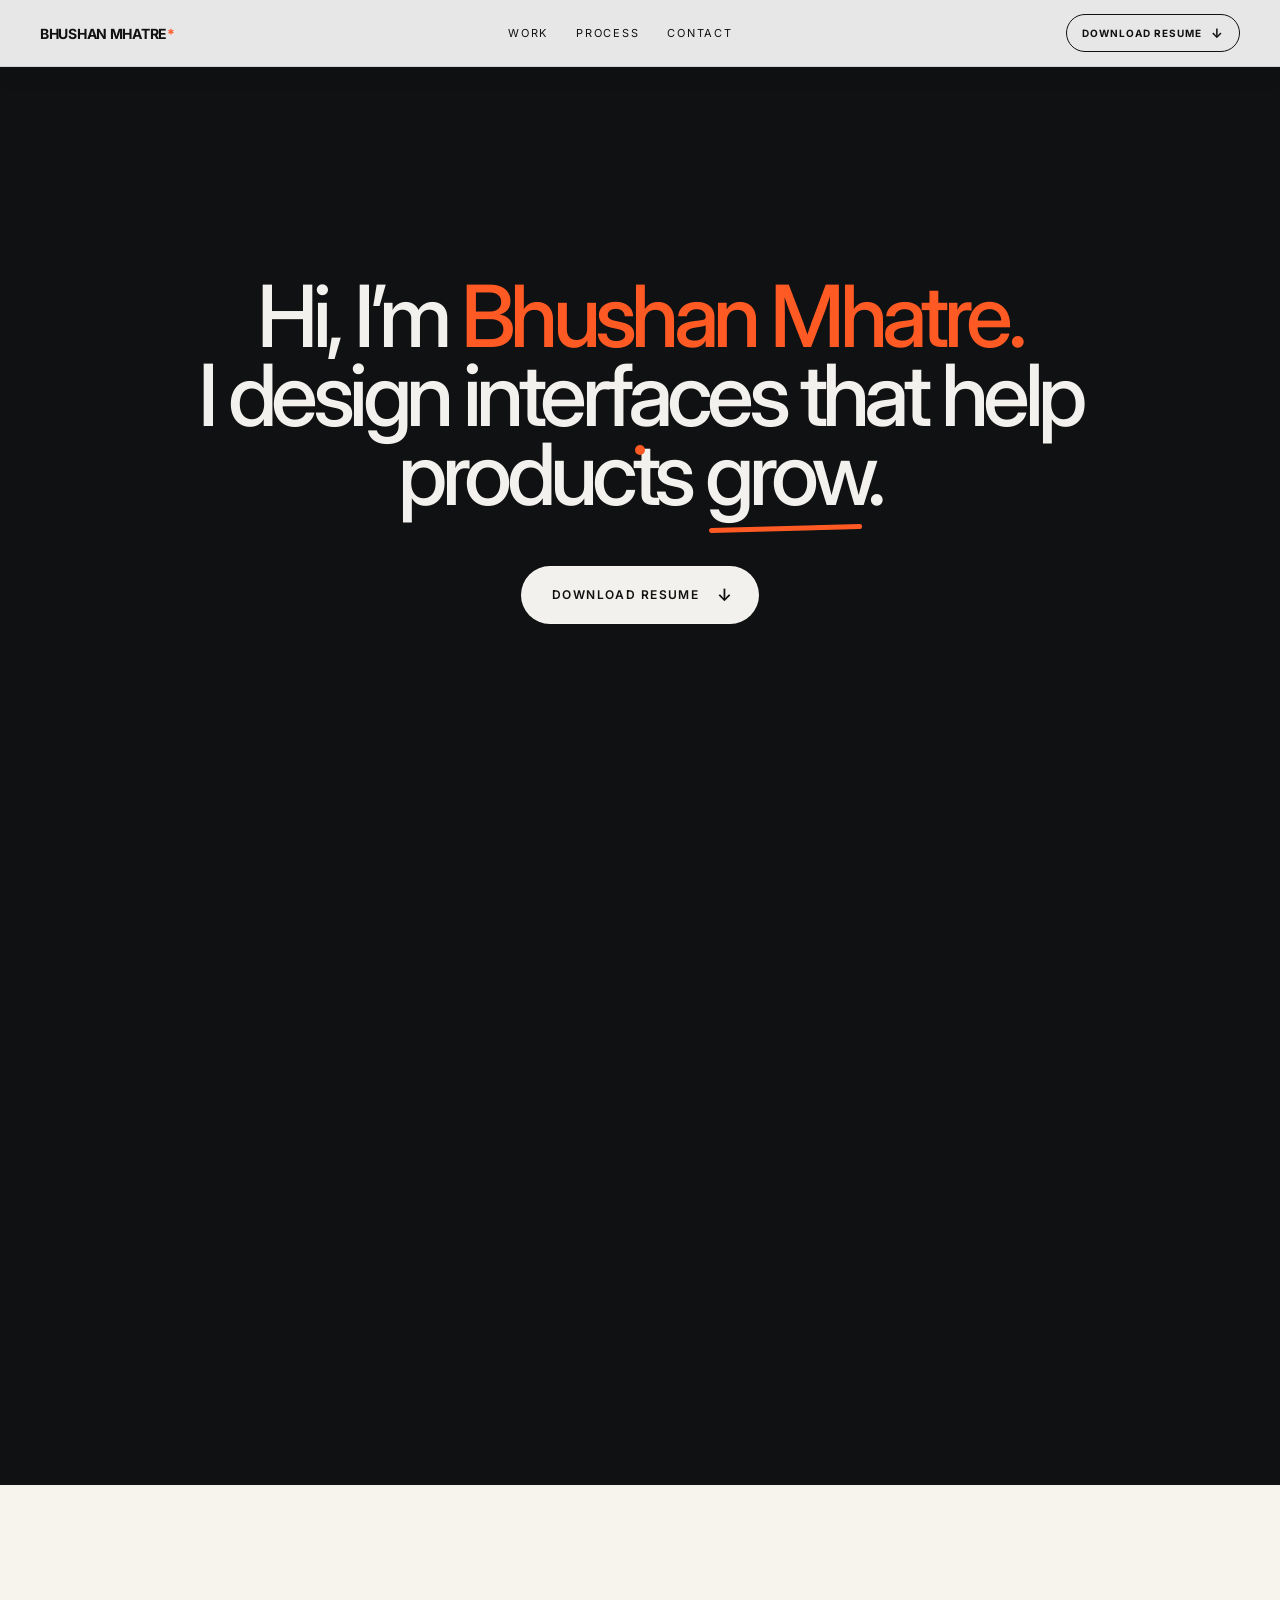
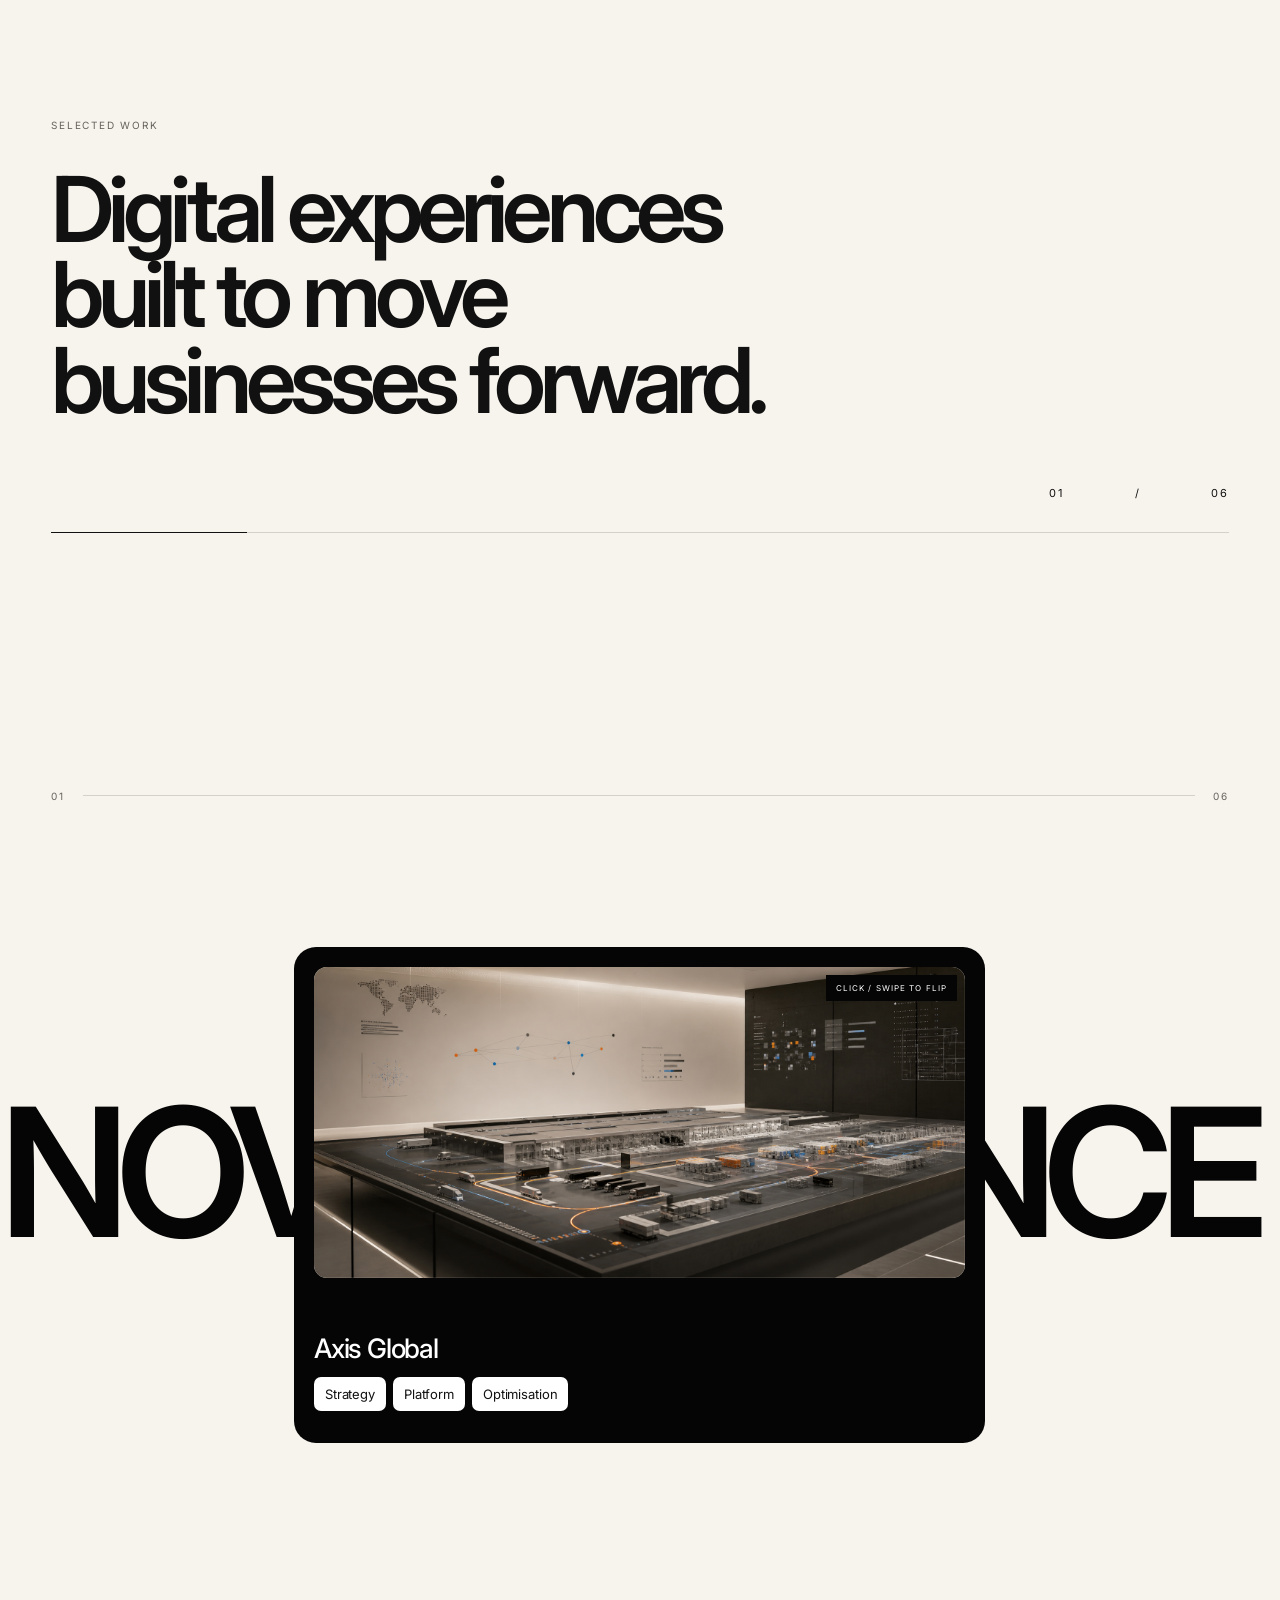
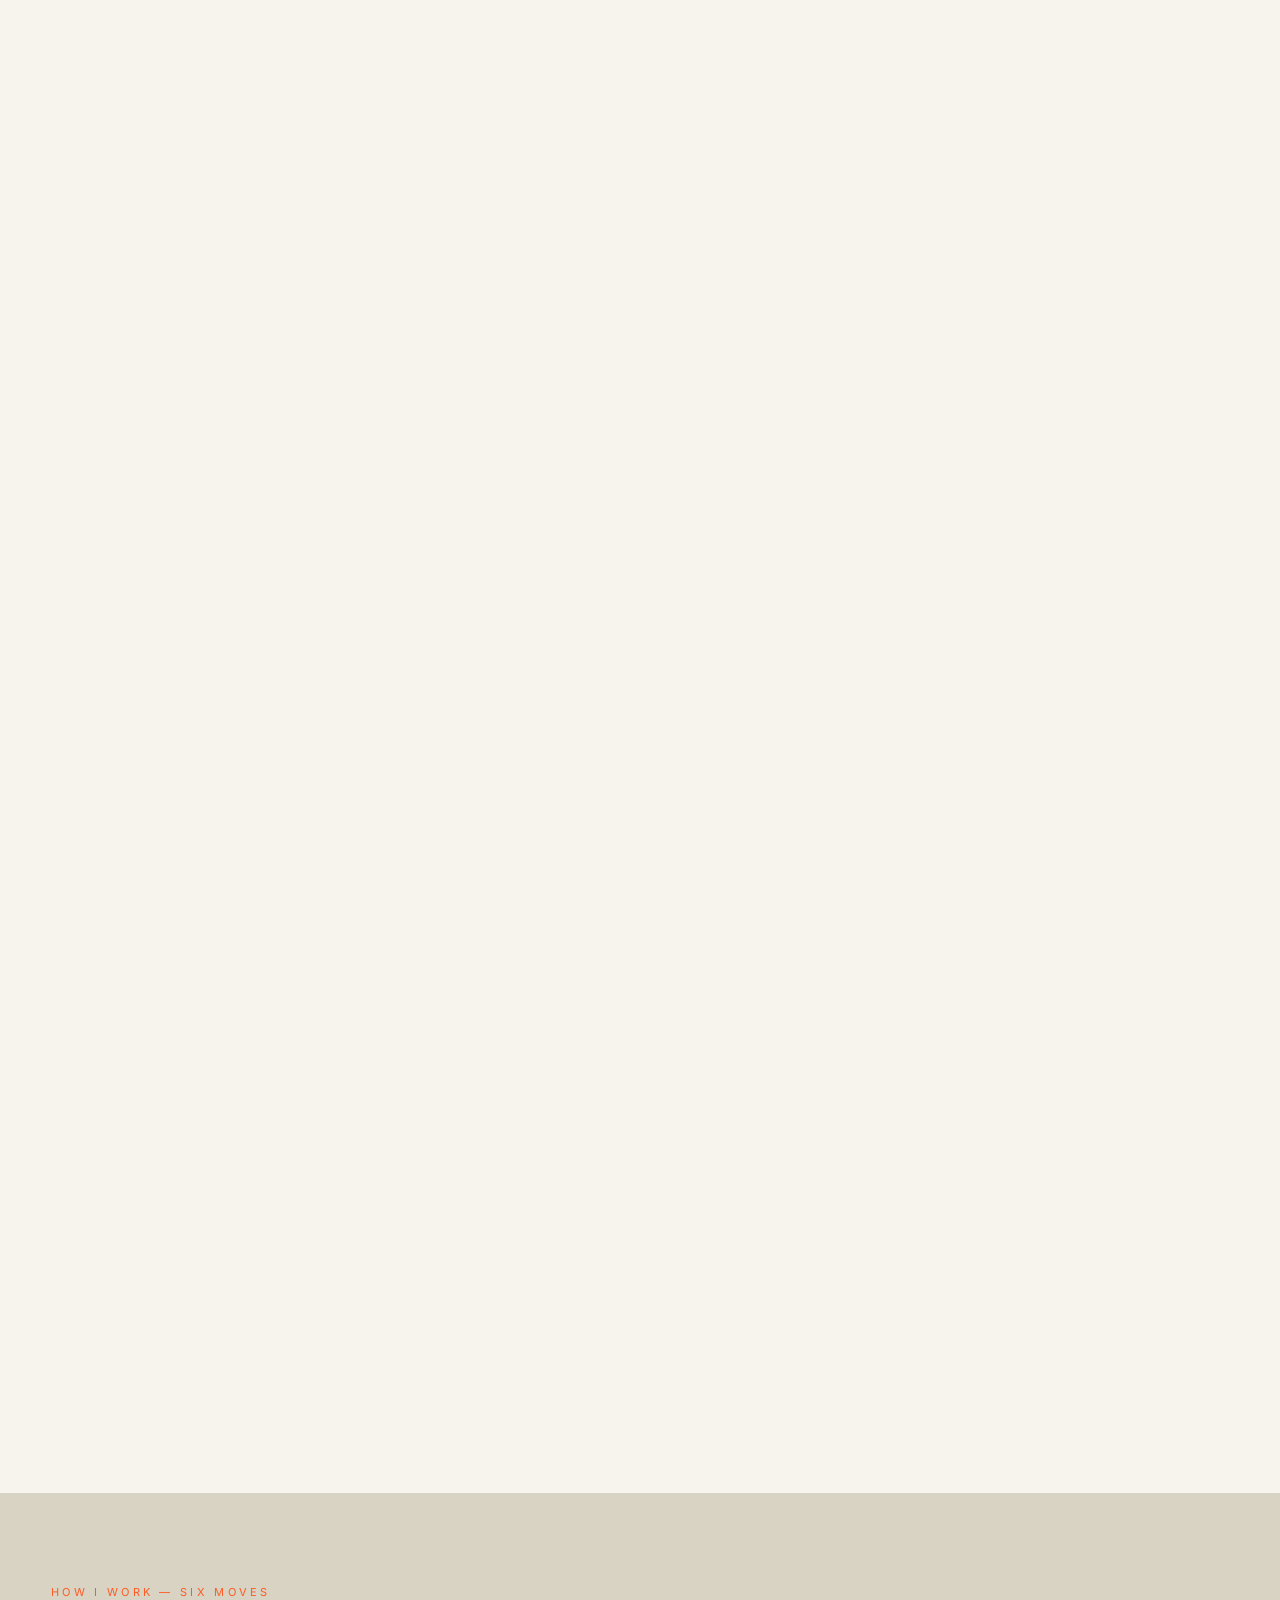
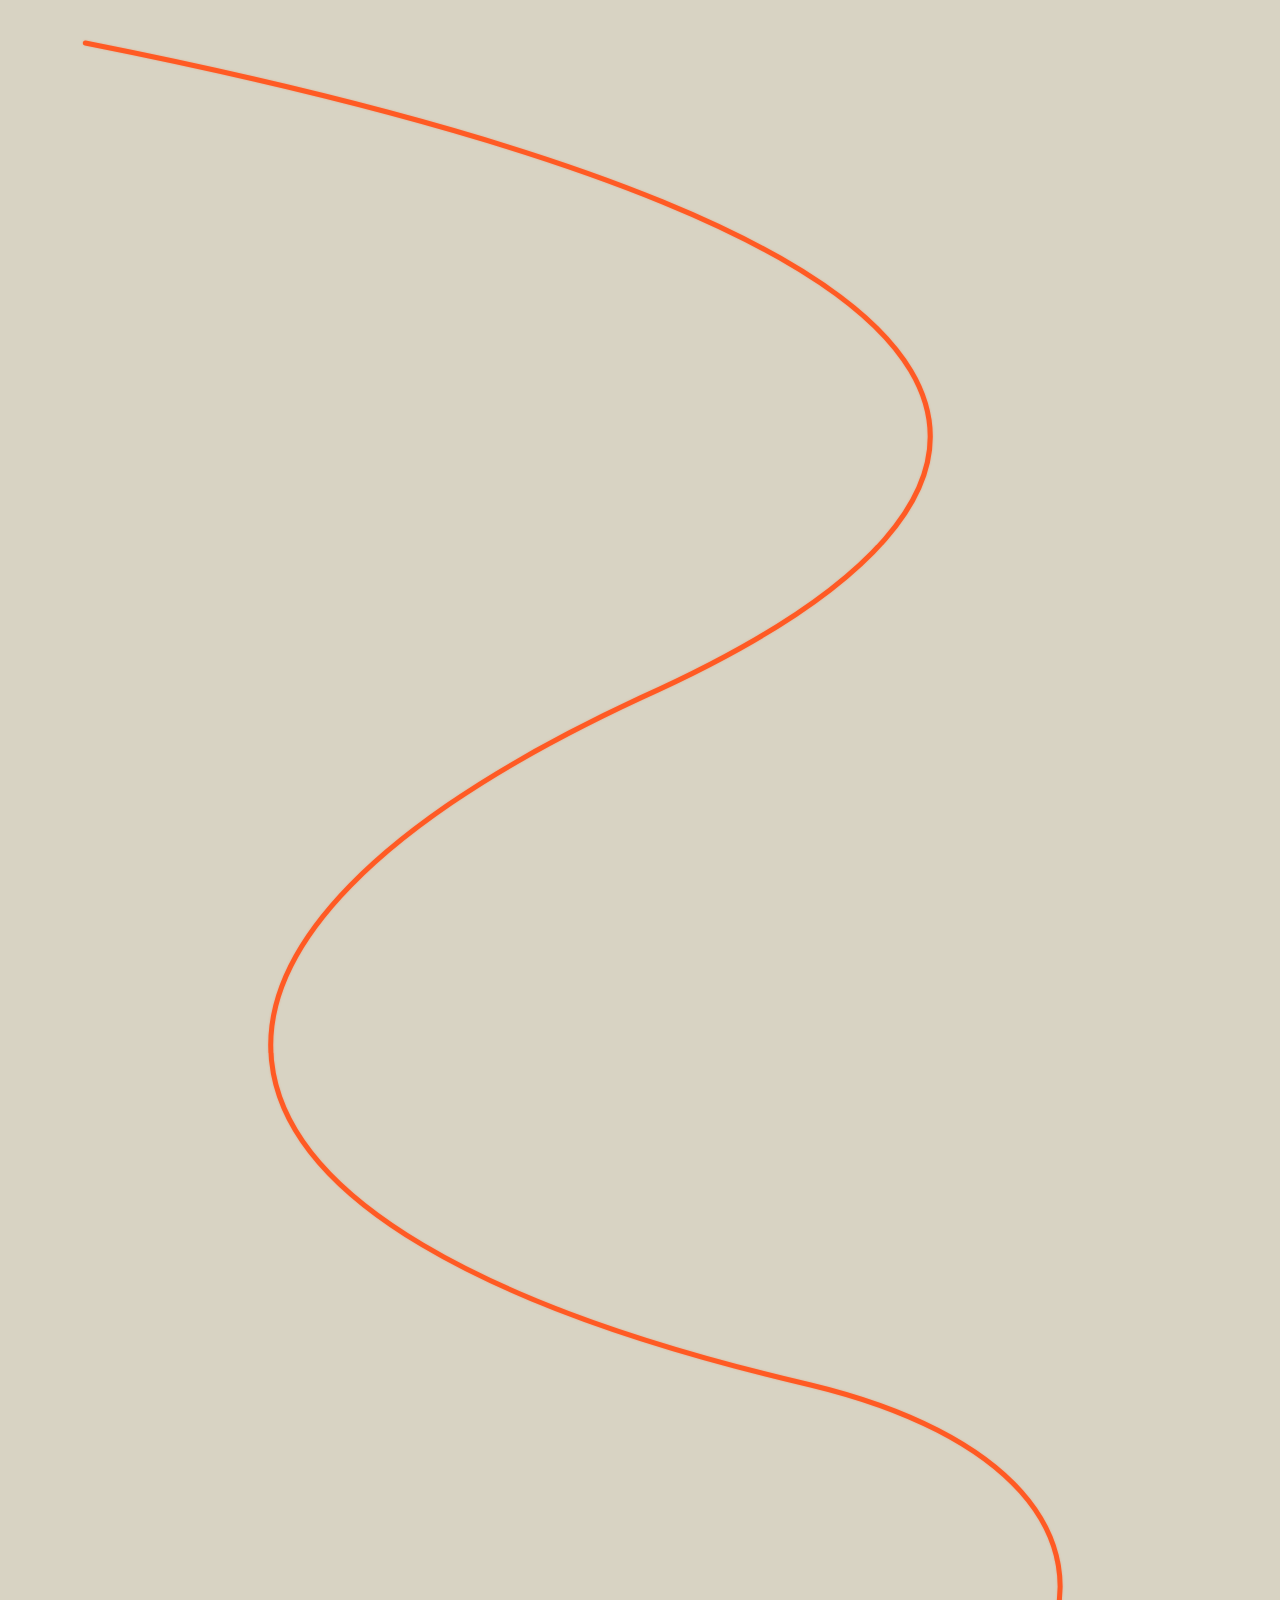
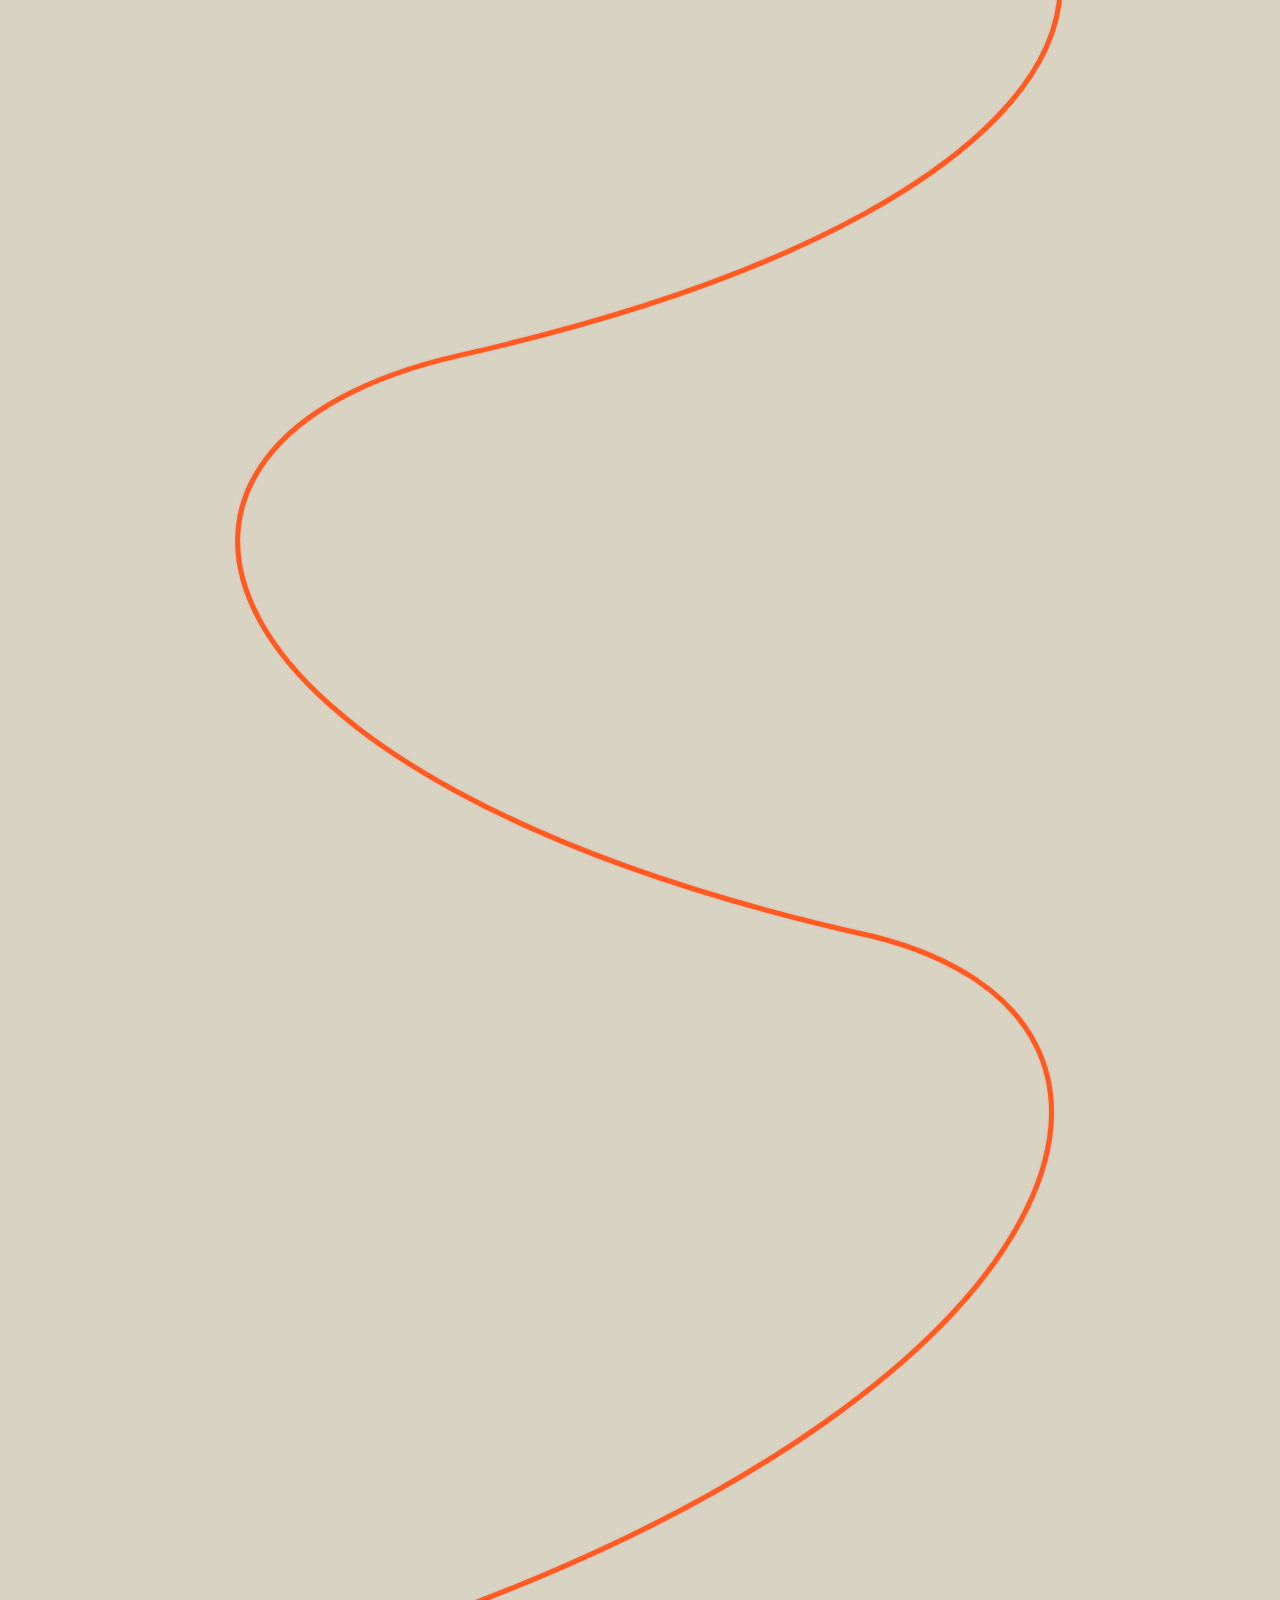
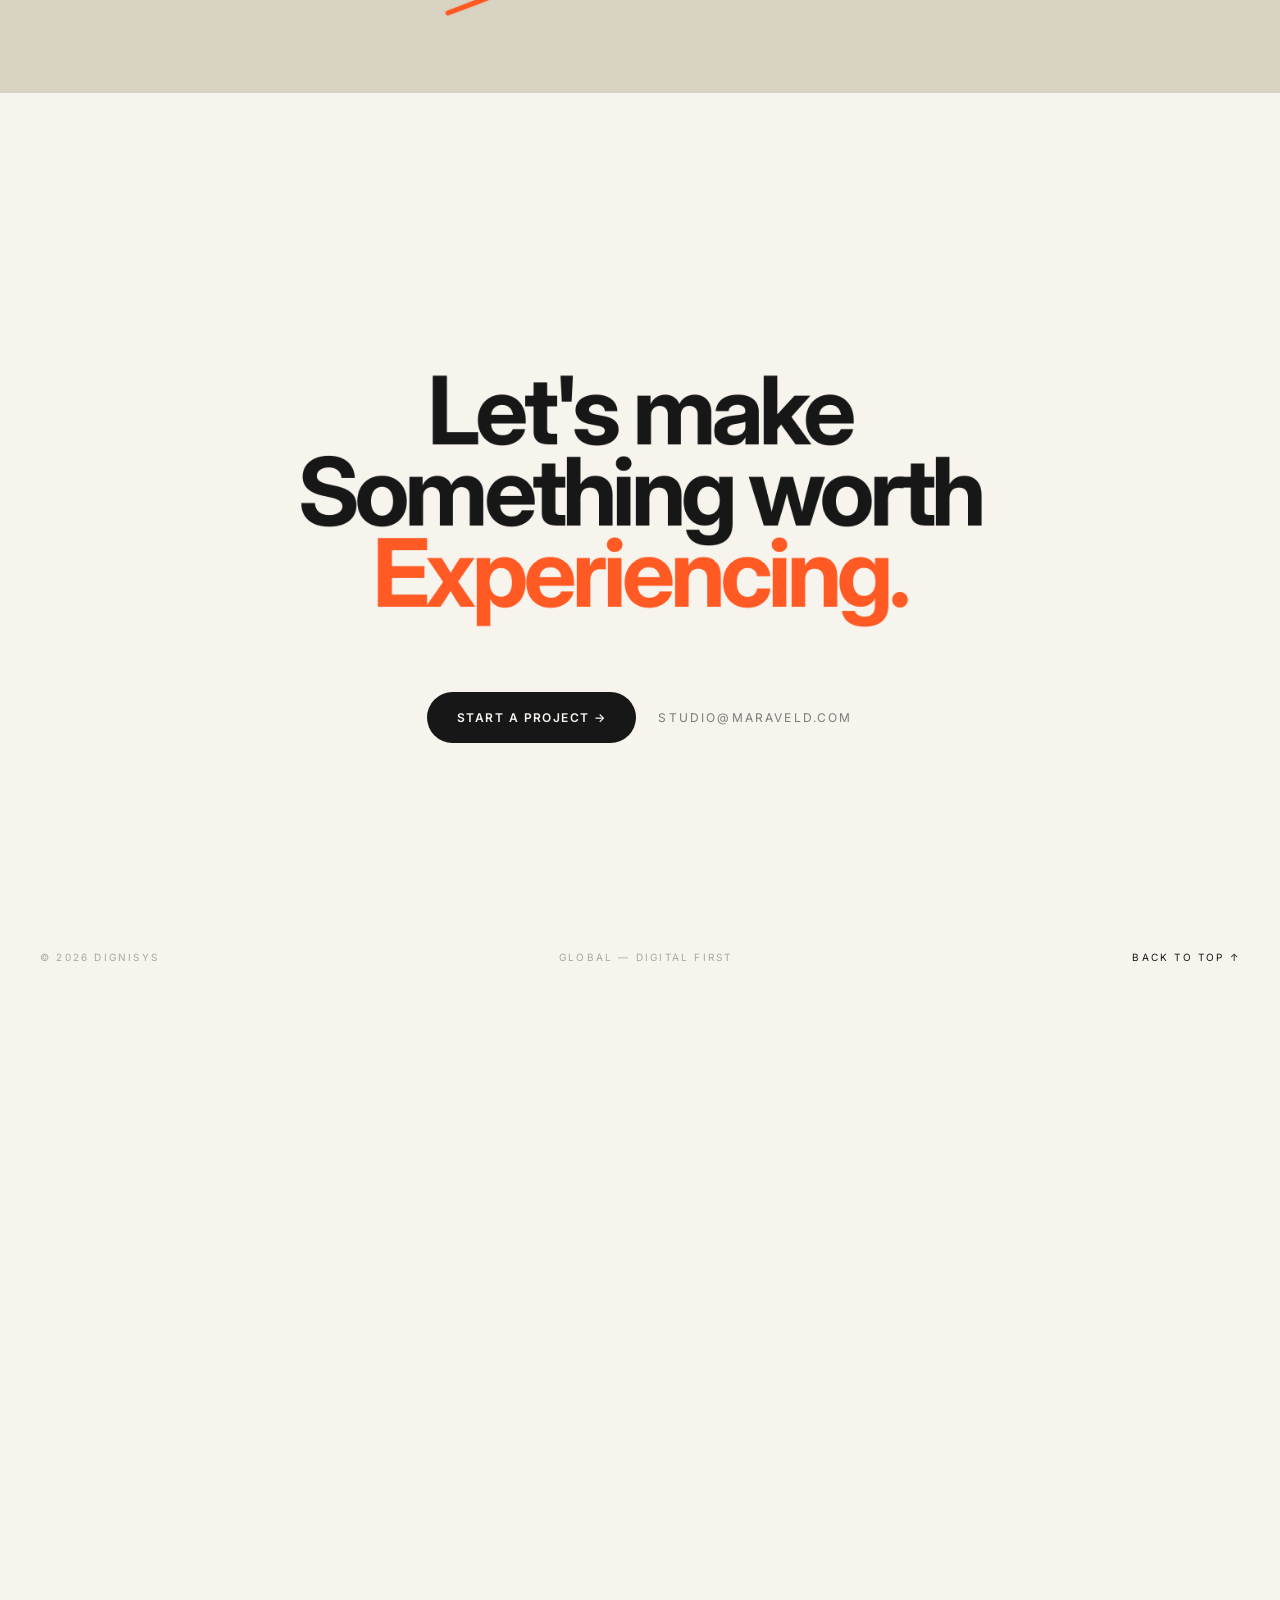
==== commit 2d757607: "Updated case study design" ====
--- a/index.html
+++ b/index.html
@@ -4,7 +4,7 @@
   <meta charset="utf-8">
   <meta name="viewport" content="width=device-width, initial-scale=1">
   <meta name="description" content="Dignisys is a digital transformation agency creating high-impact products, platforms and connected experiences.">
-  <meta name="theme-color" content="#F7F4EE">
+  <meta name="theme-color" content="#101112">
   <title>Dignisys — Digital Transformation Agency</title>
   <link rel="preconnect" href="https://fonts.googleapis.com" />
 <link rel="preconnect" href="https://fonts.gstatic.com" crossorigin="anonymous" />
@@ -22,49 +22,27 @@
   </div>
 
   <header style="position:fixed;top:0;left:0;right:0;z-index:60;display:flex;align-items:center;justify-content:space-between;padding:26px 40px;mix-blend-mode:difference;font-family:'Inter',system-ui,sans-serif;font-size:11px;letter-spacing:.16em;text-transform:uppercase;">
-    <a href="#top" style="font-family:'Inter',system-ui,sans-serif;font-weight:700;font-size:14px;letter-spacing:-.02em;">DIGNISYS<span style="color:rgb(255 90 36);">*</span></a>
+    <a href="#top" style="font-family:'Inter',system-ui,sans-serif;font-weight:700;font-size:14px;letter-spacing:-.02em;">BHUSHAN MHATRE<span style="color:rgb(255 90 36);">*</span></a>
     <nav style="display:flex;gap:28px;align-items:center;">
       <a href="#work" data-magnet="1">Work</a>
       <a href="#process" data-magnet="1">Process</a>
       <a href="#contact" data-magnet="1">Contact</a>
     </nav>
-    <div style="display:flex;gap:16px;align-items:center;"><span data-el="clock">—</span><span style="width:6px;height:6px;border-radius:50%;background:rgb(255 90 36);animation:blink 2.4s steps(1) infinite;"></span></div>
+    <div class="nav-actions"><a class="nav-resume" href="./assets/Bhushan-Mhatre-Resume.pdf" download>DOWNLOAD RESUME <span aria-hidden="true">↓</span></a></div>
   </header>
 
   <section id="top" data-track="hero" data-screen-label="Hero" style="height:340vh;position:relative;">
-    <div style="position:sticky;top:0;height:100vh;overflow:hidden;display:flex;align-items:center;justify-content:center;">
-      <img class="hero-gallery-bg" data-el="heroGallery" src="./assets/hero/dignisys-gallery-hero.png" alt="Immersive ivory gallery showcasing digital product work" width="1688" height="929" fetchpriority="high">
-      <div data-el="heroGlow" style="position:absolute;width:120vw;height:120vh;background:radial-gradient(closest-side, rgba(120,140,255,.14), rgba(247,244,238,0) 70%);will-change:transform;"></div>
-
-      <div data-frag="1" data-speed="34" data-rot="-6" style="position:absolute;left:5vw;top:16vh;width:230px;border:1px solid rgba(23,23,24,.16);background:rgba(23,23,24,.03);backdrop-filter:blur(6px);padding:14px;will-change:transform;">
-        <div style="display:flex;gap:5px;margin-bottom:12px;"><span style="width:7px;height:7px;border-radius:50%;background:rgba(23,23,24,.3);"></span><span style="width:7px;height:7px;border-radius:50%;background:rgba(23,23,24,.18);"></span><span style="width:7px;height:7px;border-radius:50%;background:rgba(23,23,24,.18);"></span></div>
-        <div style="display:grid;gap:7px;"><div style="height:8px;width:70%;background:rgba(23,23,24,.5);"></div><div style="height:8px;width:100%;background:rgba(23,23,24,.16);"></div><div style="height:8px;width:44%;background:rgb(255 90 36);"></div><div style="height:44px;background:repeating-linear-gradient(135deg,rgba(23,23,24,.1) 0 6px,transparent 6px 12px);"></div></div>
-        <div style="margin-top:10px;font-family:'Inter',system-ui,sans-serif;font-size:8px;letter-spacing:.16em;color:rgba(23,23,24,.4);">FRAGMENT / DASHBOARD</div>
-      </div>
-
-      <div data-frag="1" data-speed="-52" data-rot="8" style="position:absolute;right:7vw;top:12vh;width:132px;height:266px;border-radius:20px;border:1px solid rgba(23,23,24,.2);background:linear-gradient(180deg,rgba(23,23,24,.07),rgba(23,23,24,.02));padding:12px 10px;will-change:transform;">
-        <div style="width:38px;height:4px;border-radius:3px;background:rgba(23,23,24,.35);margin:0 auto 14px;"></div>
-        <div style="display:grid;gap:8px;"><div style="height:52px;border-radius:10px;background:oklch(0.62 0.15 250 / .35);"></div><div style="height:10px;width:80%;background:rgba(23,23,24,.28);"></div><div style="height:10px;width:55%;background:rgba(23,23,24,.16);"></div><div style="height:34px;border-radius:8px;border:1px dashed rgba(23,23,24,.25);"></div><div style="height:34px;border-radius:8px;background:rgba(23,23,24,.1);"></div></div>
-      </div>
-
-      <div data-frag="1" data-speed="70" data-rot="-14" style="position:absolute;left:12vw;bottom:12vh;width:200px;height:120px;border:1px dashed rgba(23,23,24,.3);will-change:transform;padding:10px;">
-        <div style="font-family:'Inter',system-ui,sans-serif;font-size:8px;letter-spacing:.16em;color:rgba(23,23,24,.42);">WIREFRAME 03</div>
-        <div style="display:grid;grid-template-columns:1fr 2fr;gap:8px;height:80px;margin-top:8px;"><div style="border:1px solid rgba(23,23,24,.2);"></div><div style="display:grid;gap:8px;"><div style="border:1px solid rgba(23,23,24,.2);"></div><div style="border:1px solid rgba(23,23,24,.2);"></div></div></div>
-      </div>
-
-      <div data-frag="1" data-speed="-30" data-rot="18" style="position:absolute;right:14vw;bottom:16vh;width:130px;height:130px;border-radius:50%;background:conic-gradient(from 200deg, rgb(255 90 36), oklch(0.62 0.15 250), rgb(255 90 36));filter:blur(1px);opacity:.85;will-change:transform;animation:drift 9s ease-in-out infinite;"></div>
-      <div data-frag="1" data-speed="46" data-rot="-20" style="position:absolute;left:44vw;top:9vh;width:74px;height:74px;border:1px solid rgba(23,23,24,.35);transform:rotate(45deg);will-change:transform;"></div>
-
-      <div data-el="heroType" style="position:relative;z-index:3;text-align:center;will-change:transform;padding:0 4vw;">
-        <div class="hero-eyebrow">DIGITAL TRANSFORMATION · STRATEGY · EXPERIENCE</div>
-        <h1>Building digital products<br>that move business forward.</h1>
-        <div style="overflow:hidden;margin-top:26px;">
-          <p data-el="heroLine" class="hero-summary">We unite strategy, design and engineering to create digital experiences built for meaningful growth.</p>
-        </div>
-        <div class="hero-actions"><a href="#work">EXPLORE OUR WORK</a><a href="#contact">START A PROJECT →</a></div>
-      </div>
-
-      <div data-el="heroScroll" style="position:absolute;bottom:30px;left:50%;transform:translateX(-50%);font-family:'Inter',system-ui,sans-serif;font-size:10px;letter-spacing:.3em;color:rgba(23,23,24,.45);">SCROLL TO EXPLORE ↓</div>
+    <div class="hero-stage">
+      <div data-el="heroType" class="hero-type">
+        <h1>
+          <span>Hi, I’m <span class="hero-brand">Bhushan Mhatre.</span></span>
+          <span>I design interfaces that help products <span class="hero-grow">grow.</span></span>
+        </h1>
+        <div class="hero-actions">
+          <a class="hero-resume" href="./assets/Bhushan-Mhatre-Resume.pdf" download>DOWNLOAD RESUME <span aria-hidden="true">↓</span></a>
+        </div>
+      </div>
+
     </div>
   </section>
 
@@ -91,7 +69,7 @@
           <div class="work-flip-viewport" data-el="workFlipViewport" tabindex="0" role="group" aria-roledescription="carousel" aria-label="Selected case studies. Use arrow keys or click either side to navigate.">
             <div class="work-flip-tilt" data-el="workFlipTilt">
               <div class="work-flip-card" data-el="workFlipCard">
-                <figure class="work-flip-face work-flip-face--a"><img data-el="flipImageA" src="./assets/work/dignisys-finance.png" alt="Enterprise finance analytics platform on a widescreen display" width="1536" height="1024"></figure>
+                <figure class="work-flip-face work-flip-face--a"><img data-el="flipImageA" src="./assets/work/bhushan-first-case-study.jpg" alt="Novus Finance digital product case study" width="6432" height="3072"></figure>
                 <figure class="work-flip-face work-flip-face--b"><img data-el="flipImageB" src="./assets/work/dignisys-health.png" alt="Two mobile devices presenting a digital health experience" width="1536" height="1024"></figure>
               </div>
             </div>
@@ -117,7 +95,7 @@
               <div class="work-project__services">UX / UI · DEVELOPMENT · STRATEGY</div>
             </div>
             <a class="work-visual-link work-visual-link--wide" href="#contact" data-cursor="view" aria-label="View Novus Finance case study">
-              <img src="./assets/work/dignisys-finance.png" alt="Enterprise finance analytics platform on a widescreen display" width="1536" height="1024" fetchpriority="high">
+              <img src="./assets/work/bhushan-first-case-study.jpg" alt="Novus Finance digital product case study" width="6432" height="3072" fetchpriority="high">
             </a>
             <div class="work-project__footer"><a href="#contact">VIEW CASE STUDY <span>→</span></a><span>FINTECH PLATFORM</span><span>2026</span></div>
           </article>
@@ -344,7 +322,7 @@
         <div data-step="2" style="min-width:44vw;will-change:transform,opacity;"><div style="font-family:'Inter',system-ui,sans-serif;font-size:11px;letter-spacing:.24em;color:rgb(255 90 36);">03</div><div style="font-weight:800;font-size:clamp(40px,7.5vw,124px);line-height:.9;letter-spacing:-.045em;">IDEATE</div><p style="max-width:34ch;font-family:'Inter',system-ui,sans-serif;font-size:12px;line-height:2;color:rgba(23,23,24,.55);">Volume first. Forty sketches before one screen earns pixels.</p></div>
         <div data-step="3" style="min-width:44vw;will-change:transform,opacity;"><div style="font-family:'Inter',system-ui,sans-serif;font-size:11px;letter-spacing:.24em;color:rgb(255 90 36);">04</div><div style="font-weight:800;font-size:clamp(40px,7.5vw,124px);line-height:.9;letter-spacing:-.045em;color:transparent;-webkit-text-stroke:1.5px #171718;">PROTOTYPE</div><p style="max-width:34ch;font-family:'Inter',system-ui,sans-serif;font-size:12px;line-height:2;color:rgba(23,23,24,.55);">Motion, states and edge cases in the browser — where the feel is real.</p></div>
         <div data-step="4" style="min-width:44vw;will-change:transform,opacity;"><div style="font-family:'Inter',system-ui,sans-serif;font-size:11px;letter-spacing:.24em;color:rgb(255 90 36);">05</div><div style="font-weight:800;font-size:clamp(40px,7.5vw,124px);line-height:.9;letter-spacing:-.045em;">TEST</div><p style="max-width:34ch;font-family:'Inter',system-ui,sans-serif;font-size:12px;line-height:2;color:rgba(23,23,24,.55);">Five users, one hypothesis, no leading questions. Repeat weekly.</p></div>
-        <div data-step="5" style="min-width:44vw;will-change:transform,opacity;"><div style="font-family:'Inter',system-ui,sans-serif;font-size:11px;letter-spacing:.24em;color:rgb(255 90 36);">06</div><div style="font-weight:800;font-size:clamp(40px,7.5vw,124px);line-height:.9;letter-spacing:-.045em;color:rgb(255 90 36);">SHIP</div><p style="max-width:34ch;font-family:'Inter',system-ui,sans-serif;font-size:12px;line-height:2;color:rgba(23,23,24,.55);">Specs, tokens, and pairing with engineers until the build matches the intent.</p></div>
+        <div data-step="5" style="min-width:44vw;will-change:transform,opacity;"><div style="font-family:'Inter',system-ui,sans-serif;font-size:11px;letter-spacing:.24em;color:rgb(255 90 36);">06</div><div style="font-weight:800;font-size:clamp(40px,7.5vw,124px);line-height:.9;letter-spacing:-.045em;color:rgb(255 90 36);">DELIVER</div><p style="max-width:34ch;font-family:'Inter',system-ui,sans-serif;font-size:12px;line-height:2;color:rgba(23,23,24,.55);">Specs, tokens, and pairing with engineers until the build matches the intent.</p></div>
       </div>
       <div class="proc-counter" aria-hidden="true"><span data-el="procCurrent">01</span><span>/ 06</span></div>
       <div style="position:absolute;bottom:9vh;left:4vw;right:4vw;height:1px;background:rgba(23,23,24,.14);"><div data-el="procBar" style="height:1px;background:rgb(255 90 36);width:0%;"></div></div>
@@ -354,7 +332,7 @@
 
   <section id="contact" data-track="contact" data-screen-label="Contact" style="height:260vh;position:relative;">
     <div data-el="stage" style="position:sticky;top:0;height:100vh;overflow:hidden;display:flex;flex-direction:column;align-items:center;justify-content:center;">
-      <h2 data-el="cta" style="margin:0;text-align:center;font-weight:800;font-size:clamp(38px,9vw,150px);line-height:.86;letter-spacing:-.05em;will-change:transform;">LET'S MAKE<br />SOMETHING WORTH<br /><span style="color:rgb(255 90 36);">EXPERIENCING.</span></h2>
+      <h2 data-el="cta" style="margin:0;text-align:center;font-weight:800;font-size:clamp(38px,9vw,150px);line-height:.86;letter-spacing:-.05em;will-change:transform;">Let's make<br />Something worth<br /><span style="color:rgb(255 90 36);">Experiencing.</span></h2>
       <div data-el="contactInfo" style="margin-top:52px;display:flex;flex-wrap:wrap;gap:22px;align-items:center;justify-content:center;will-change:transform,opacity;">
         <a href="mailto:studio@maraveld.com" data-magnet="1" style="display:inline-flex;align-items:center;gap:12px;padding:18px 30px;border-radius:40px;background:#171718;color:#F7F4EE;font-family:'Inter',system-ui,sans-serif;font-size:12px;letter-spacing:.18em;transition:transform .4s cubic-bezier(.16,1,.3,1);" style-hover="transform:scale(1.05);">START A PROJECT →</a>
         <span style="font-family:'Inter',system-ui,sans-serif;font-size:12px;letter-spacing:.18em;color:rgba(23,23,24,.55);">STUDIO@MARAVELD.COM</span>
--- a/style.css
+++ b/style.css
@@ -11,6 +11,8 @@
   color-scheme: light;
   --font-heading: 'Inter', system-ui, sans-serif;
   --font-body: 'Inter', system-ui, sans-serif;
+  --font-cta: clamp(12px, .82vw, 14px);
+  --font-cta-compact: clamp(11px, .72vw, 12px);
 }
 
 h1,
@@ -308,8 +310,8 @@
 @media (max-width: 760px) {
   header { padding: 20px 18px !important; }
   header nav { gap: 14px !important; }
-  header nav a:nth-child(2), header nav a:nth-child(3) { display: none; }
-  header > div:last-child { display: none !important; }
+  header nav { display: none !important; }
+  header > .nav-actions { display: flex !important; }
   [data-track^="p"] [data-el="scene"] { width: 88vw !important; }
   [data-track^="p"] [data-el="meta"] { right: 20px !important; bottom: 7vh !important; width: 78vw !important; }
   [data-track^="p"] [data-el="num"] { left: 20px !important; }
@@ -451,8 +453,8 @@
 .work-flip-card { position: relative; width: 100%; height: 100%; transform-style: preserve-3d; transform: rotateX(var(--flip-angle, 0deg)); transform-origin: 50% 50%; transition: transform .7s cubic-bezier(.65, 0, .35, 1); will-change: transform; }
 .work-flip-face { position: absolute; inset: 0; margin: 0; overflow: hidden; border-radius: 16px; background: #e8e1d7; backface-visibility: hidden; -webkit-backface-visibility: hidden; }
 .work-flip-face--b { transform: rotateX(180deg); }
-.work-flip-face img { width: 100%; height: 100%; object-fit: cover; object-position: center var(--focus-y, 50%); transform: scale(1); transition: transform .65s cubic-bezier(.16, 1, .3, 1); user-select: none; pointer-events: none; will-change: transform; }
-.work-flip-viewport:hover .work-flip-face img { transform: scale(1.035); }
+.work-flip-face img { width: 100%; height: 100%; object-fit: cover; object-position: center; transform: scale(1); transition: transform .65s cubic-bezier(.16, 1, .3, 1); user-select: none; pointer-events: none; will-change: transform; }
+.work-flip-viewport:hover .work-flip-face img { transform: scale(1); }
 .work-flip-hit { position: absolute; z-index: 3; top: 0; bottom: 0; width: 50%; border: 0; background: transparent; cursor: pointer; }
 .work-flip-hit--prev { left: 0; }
 .work-flip-hit--next { right: 0; }
@@ -536,9 +538,11 @@
 }
 
 .work-flip-viewport {
+  --work-aspect: 67 / 32;
+  --work-aspect-number: 2.09375;
   position: relative;
-  width: min(64vw, 980px);
-  height: min(78vh, 760px);
+  width: min(54vw, calc((100svh - 220px) * var(--work-aspect-number)), 880px);
+  height: auto;
   padding: 20px 20px 165px;
   overflow: visible;
   border-radius: 22px;
@@ -550,7 +554,8 @@
   will-change: transform;
 }
 
-.work-flip-tilt { height: 100%; }
+.work-flip-tilt { height: auto; aspect-ratio: var(--work-aspect); transition: transform .65s cubic-bezier(.16,1,.3,1); }
+.work-flip-viewport:hover .work-flip-tilt { transform: scale(1.012); }
 .work-flip-card { transform: none; transition: none; }
 .work-flip-face { border-radius: 13px; }
 .work-flip-face--b { visibility: hidden; }
@@ -646,7 +651,7 @@
   padding-bottom: 5px;
   border-bottom: 1px solid rgba(255,255,255,.5);
   color: #fff;
-  font-size: 10px;
+  font-size: var(--font-cta-compact);
   pointer-events: auto;
 }
 .work-flip-bottom a:hover { color: #fff; }
@@ -702,13 +707,13 @@
 .work-flip-hint { top: 28px; right: 28px; bottom: auto; background: #050505; }
 
 @media (max-width: 1024px) {
-  .work-flip-viewport { width: min(78vw, 880px); height: min(72vh, 700px); }
+  .work-flip-viewport { width: min(74vw, calc((100svh - 210px) * var(--work-aspect-number)), 780px); height: auto; }
 }
 
 @media (max-width: 760px) {
   .work-stage::before { top: 49%; font-size: 28vw; }
   .work-flip-shell { display: flex; padding: 13vh 14px 4vh; }
-  .work-flip-viewport { flex: none; width: calc(100vw - 28px); height: min(73svh, 650px); padding: 10px 10px 145px; border-radius: 16px; }
+  .work-flip-viewport { flex: none; width: min(calc(100vw - 28px), calc((100svh - 205px) * var(--work-aspect-number))); height: auto; padding: 10px 10px 145px; border-radius: 16px; }
   .work-flip-face { border-radius: 9px; }
   .work-flip-copy { right: 15px; bottom: 14px; left: 15px; text-align: left; }
   .work-flip-title-mask h3 { margin: 0 0 11px; font-size: 26px; }
@@ -842,7 +847,7 @@
   top: 92px !important;
   left: 4vw !important;
   z-index: 5;
-  color: rgba(17,17,17,.65) !important;
+  color: #ff5a24 !important;
 }
 
 .proc-path {
@@ -895,20 +900,14 @@
 [data-track="proc"] [data-step]:nth-child(6) { top: 2600px !important; right: 8% !important; }
 
 [data-track="proc"] [data-step] > div:first-child {
-  margin: 0 0 18px;
-  color: #ff5a24 !important;
-  font-family: 'Inter', system-ui, sans-serif !important;
-  font-size: clamp(70px, 7vw, 108px) !important;
-  font-weight: 700;
-  line-height: .72 !important;
-  letter-spacing: -.075em !important;
-}
-
-[data-track="proc"] [data-step] > div:first-child::before { content: "'"; }
+  display: none !important;
+}
 
 [data-track="proc"] [data-step] > div:nth-child(2) {
   margin: 0;
-  color: #111 !important;
+  color: #ff5a24 !important;
+  -webkit-text-fill-color: #ff5a24 !important;
+  -webkit-text-stroke: 0 !important;
   font-family: 'Inter', system-ui, sans-serif !important;
   font-size: clamp(28px, 2.5vw, 40px) !important;
   font-weight: 650 !important;
@@ -926,15 +925,7 @@
 }
 
 [data-track="proc"] [data-step]::after {
-  content: "DIGNISYS  ·  PROCESS STORY";
-  display: block;
-  margin-top: 34px;
-  padding-top: 18px;
-  border-top: 1px solid rgba(17,17,17,.12);
-  color: #777269;
-  font-family: 'Inter', system-ui, sans-serif;
-  font-size: 9px;
-  letter-spacing: .14em;
+  content: none;
 }
 
 [data-track="proc"] .proc-counter,
@@ -959,106 +950,258 @@
   [data-track="proc"] [data-step] { transform: none !important; }
 }
 
-/* Immersive gallery hero */
-#top { height: 190vh !important; background: #f8efdd; }
-#top > div { background: #f8efdd; }
+/* Dark editorial hero */
+#top {
+  height: 165vh !important;
+  background: #101112;
+}
+
+.hero-stage {
+  position: sticky;
+  top: 0;
+  height: 100vh;
+  overflow: hidden;
+  display: grid;
+  place-items: center;
+  isolation: isolate;
+  background: #101112;
+  color: #f3f1ed;
+}
+
+#top .hero-gallery-bg,
 #top [data-frag],
-#top [data-el="heroGlow"] { display: none !important; }
-
-.hero-gallery-bg {
+#top [data-el="heroGlow"],
+#top [data-el="oldHeroType"],
+#top [data-el="oldHeroScroll"] { display: none !important; }
+
+.hero-grid {
   position: absolute;
-  z-index: 0;
+  z-index: -1;
   inset: 0;
-  width: 100%;
-  height: 100%;
+  opacity: .18;
+  background-image:
+    linear-gradient(rgba(255,255,255,.035) 1px, transparent 1px),
+    linear-gradient(90deg, rgba(255,255,255,.035) 1px, transparent 1px);
+  background-size: 72px 72px;
+  mask-image: radial-gradient(circle at 50% 48%, #000 0, transparent 76%);
+}
+
+.hero-type {
+  position: relative;
+  z-index: 3;
+  width: min(92vw, 1480px);
+  text-align: center;
+  will-change: transform, opacity;
+  animation: hero-copy-arrival 1.05s .12s cubic-bezier(.16,1,.3,1) backwards;
+}
+
+.hero-trail-image {
+  position: absolute;
+  z-index: 2;
+  width: clamp(150px, 15vw, 260px);
+  aspect-ratio: 4 / 3;
+  border: 2px solid rgba(243,241,237,.78);
+  border-radius: 5px;
   object-fit: cover;
-  object-position: center;
-  transform: translateZ(0) scale(1.03);
-  transform-origin: 50% 50%;
-  animation: hero-tunnel-arrival 1.35s cubic-bezier(.16, 1, .3, 1);
-  will-change: transform;
-}
-
-@keyframes hero-tunnel-arrival {
-  from { opacity: .45; transform: translateZ(0) scale(1.14); }
-  to { opacity: 1; transform: translateZ(0) scale(1.03); }
-}
-
-#top [data-el="heroType"] {
-  width: min(820px, 76vw);
-  padding: 4vh 3vw !important;
-  color: #111;
-  animation: hero-copy-arrival 1s .16s cubic-bezier(.16, 1, .3, 1) backwards;
+  pointer-events: none;
+  user-select: none;
+  will-change: transform, opacity;
+  box-shadow: 0 14px 35px rgba(0,0,0,.28);
 }
 
 @keyframes hero-copy-arrival {
-  from { opacity: 0; transform: translateY(24px) scale(.98); }
-  to { opacity: 1; transform: translateY(0) scale(1); }
+  from { opacity: 0; transform: translateY(34px); }
+  to { opacity: 1; transform: translateY(0); }
 }
 
 .hero-eyebrow {
-  margin-bottom: 24px;
-  color: rgba(17,17,17,.62);
+  display: table;
+  margin: 0 auto 26px;
+  padding: 7px 12px;
+  border: 1px solid rgba(255,255,255,.14);
+  border-radius: 999px;
+  color: rgba(243,241,237,.62);
   font-family: 'Inter', system-ui, sans-serif;
-  font-size: 10px;
+  font-size: 8px;
+  font-weight: 600;
+  line-height: 1;
   letter-spacing: .2em;
 }
 
 #top h1 {
   margin: 0;
+  color: #f3f1ed;
   font-family: 'Inter', system-ui, sans-serif;
-  font-size: clamp(52px, 6.4vw, 112px);
-  font-weight: 600 !important;
-  line-height: .9;
-  letter-spacing: -.068em;
-}
-
-.hero-summary {
-  max-width: 57ch;
-  margin: 0 auto;
-  color: rgba(17,17,17,.72);
-  font-family: 'Inter', system-ui, sans-serif;
-  font-size: clamp(14px, 1.2vw, 18px);
-  line-height: 1.55;
-  letter-spacing: -.01em;
-  will-change: transform;
+  font-size: clamp(50px, 6.7vw, 124px);
+  font-weight: 500 !important;
+  line-height: .92;
+  letter-spacing: -.065em;
+}
+
+#top h1 > span { display: block; }
+
+.hero-brand {
+  position: relative;
+  color: #ff5a24;
+  white-space: nowrap;
+}
+
+.hero-grow {
+  position: relative;
+  white-space: nowrap;
+}
+
+.hero-grow::after {
+  content: "";
+  position: absolute;
+  left: 2%;
+  right: -1%;
+  bottom: -.08em;
+  height: .06em;
+  border-radius: 999px;
+  background: #ff5a24;
+  transform: rotate(-1.5deg) scaleX(.88);
+  transform-origin: left;
 }
 
 .hero-actions {
   display: flex;
+  align-items: center;
   justify-content: center;
-  gap: 10px;
-  margin-top: 28px;
+  gap: 9px;
+  margin-top: 52px;
 }
 
 .hero-actions a {
   display: inline-flex;
   align-items: center;
-  min-height: 42px;
-  padding: 11px 17px;
-  border: 1px solid rgba(17,17,17,.28);
-  background: rgba(248,239,221,.84);
+  min-height: 34px;
+  padding: 8px 14px;
+  border: 1px solid rgba(255,255,255,.18);
+  border-radius: 999px;
+  background: #f3f1ed;
   color: #111;
   font-family: 'Inter', system-ui, sans-serif;
-  font-size: 9px;
+  font-size: 8px;
+  font-weight: 600;
   letter-spacing: .12em;
-  transition: background .3s ease, color .3s ease, transform .3s ease;
-}
-.hero-actions a:first-child { background: #111; color: #fff; }
-.hero-actions a:hover { transform: translateY(-2px); background: #ff5a24; color: #fff; }
+  transition: transform .3s cubic-bezier(.16,1,.3,1), background .3s ease, color .3s ease;
+}
+
+.hero-actions a:hover { transform: translateY(-3px); background: #ff5a24; color: #111; }
+.hero-actions .hero-resume {
+  min-height: 58px;
+  gap: 18px;
+  padding: 15px 24px 15px 30px;
+  border-color: rgba(255,255,255,.32);
+  font-size: var(--font-cta);
+}
+.hero-resume span { font-size: 17px; transition: transform .3s cubic-bezier(.16,1,.3,1); }
+.hero-resume:hover span { transform: translateY(3px); }
+.hero-project-chip { gap: 8px; padding: 4px 5px 4px 12px !important; background: transparent !important; color: #f3f1ed !important; }
+.hero-project-chip:hover { border-color: #ff5a24; }
+.hero-project-chip img { width: 42px; height: 27px; border-radius: 4px; object-fit: cover; }
+
+.hero-orbit,
+.hero-spark { position: absolute; pointer-events: none; }
+.hero-orbit { width: 26px; height: 14px; border-radius: 999px; background: #ff5a24; box-shadow: inset 0 0 0 1px rgba(0,0,0,.22); }
+.hero-orbit--left { left: 16%; top: 42%; transform: rotate(8deg); }
+.hero-orbit--right { right: 15%; top: 58%; width: 18px; height: 18px; border-radius: 50%; }
+.hero-spark { width: 36px; height: 2px; background: #ff5a24; }
+.hero-spark::after { content: ""; position: absolute; inset: 0; background: inherit; transform: rotate(90deg); }
+.hero-spark--one { left: 28%; top: 30%; transform: rotate(18deg); }
+.hero-spark--two { right: 26%; bottom: 26%; transform: rotate(-12deg) scale(.65); }
+
+.hero-scroll {
+  position: absolute;
+  bottom: 26px;
+  left: 50%;
+  display: flex;
+  flex-direction: column;
+  align-items: center;
+  gap: 7px;
+  transform: translateX(-50%);
+  color: rgba(243,241,237,.5);
+  font-family: 'Inter', system-ui, sans-serif;
+  font-size: 8px;
+  letter-spacing: .24em;
+  white-space: nowrap;
+}
+.hero-scroll i { color: #ff5a24; font-size: 13px; font-style: normal; animation: hero-scroll-pulse 1.8s ease-in-out infinite; }
+@keyframes hero-scroll-pulse { 50% { transform: translateY(5px); opacity: .45; } }
+
+header {
+  padding: 14px 40px !important;
+  color: #111;
+  background: rgba(255,255,255,.9) !important;
+  border-bottom: 1px solid rgba(17,17,17,.09) !important;
+  box-shadow: 0 8px 24px rgba(0,0,0,.05);
+  backdrop-filter: blur(16px) saturate(125%) !important;
+  -webkit-backdrop-filter: blur(16px) saturate(125%) !important;
+  mix-blend-mode: normal !important;
+  transform: translate3d(0,0,0);
+  transition: transform .45s cubic-bezier(.16,1,.3,1), background-color .3s ease, box-shadow .3s ease;
+  will-change: transform;
+}
+header.is-hidden { transform: translate3d(0,-110%,0); }
+header a { color: inherit; }
+.nav-actions { display: flex; align-items: center; justify-content: flex-end; }
+.nav-resume {
+  display: inline-flex;
+  align-items: center;
+  gap: 9px;
+  min-height: 38px;
+  padding: 9px 15px;
+  border: 1px solid currentColor;
+  border-radius: 999px;
+  font-size: 10px;
+  font-weight: 700;
+  letter-spacing: .1em;
+  transition: color .3s ease, background .3s ease, transform .3s cubic-bezier(.16,1,.3,1);
+}
+.nav-resume:hover { color: #111; background: #ff5a24; transform: translateY(-2px); }
+.nav-resume span { font-size: 13px; }
 
 @media (max-width: 760px) {
-  #top { height: 160vh !important; }
-  .hero-gallery-bg { object-position: center; }
-  #top [data-el="heroType"] { width: calc(100vw - 28px); padding: 24px 16px !important; background: rgba(248,239,221,.76); }
-  #top h1 { font-size: clamp(42px, 12vw, 66px); }
-  .hero-eyebrow { font-size: 8px; line-height: 1.7; }
-  .hero-summary { font-size: 14px; }
-  .hero-actions { flex-wrap: wrap; }
-  .hero-actions a { min-height: 40px; }
+  header { padding: 11px 18px !important; }
+  #top { height: 145vh !important; }
+  .hero-stage { padding: 0 16px; }
+  .hero-type { width: 100%; }
+  #top h1 { font-size: clamp(44px, 13.2vw, 72px); line-height: .94; }
+  #top h1 > span { display: inline; }
+  .hero-eyebrow { margin-bottom: 22px; font-size: 7px; }
+  .hero-orbit--left { left: 7%; top: 31%; }
+  .hero-orbit--right { right: 8%; top: 69%; }
+  .hero-spark--one { left: 12%; top: 24%; }
+  .hero-spark--two { right: 10%; bottom: 20%; }
+  .hero-actions { margin-top: 40px; flex-wrap: wrap; }
+  .hero-scroll { bottom: 20px; font-size: 7px; }
+  .hero-trail-image { display: none; }
 }
 
 @media (prefers-reduced-motion: reduce) {
-  .hero-gallery-bg,
-  #top [data-el="heroType"] { animation: none !important; }
-}
+  .hero-type,
+  .hero-scroll i { animation: none !important; }
+}
+
+/* Consistent interactive type scale */
+.work-project__footer a,
+.work-end a,
+[data-el="contactInfo"] > a {
+  font-size: var(--font-cta) !important;
+  font-weight: 600;
+  letter-spacing: .12em !important;
+}
+
+.work-floating-cta,
+[data-el="cursorLabel"] {
+  font-size: var(--font-cta-compact) !important;
+  font-weight: 600;
+  letter-spacing: .1em !important;
+}
+
+@media (max-width: 760px) {
+  .hero-actions .hero-resume { min-height: 56px; padding-inline: 26px 21px; }
+  .work-project__footer a { font-size: 11px !important; }
+  .work-floating-cta { font-size: 9px !important; }
+}
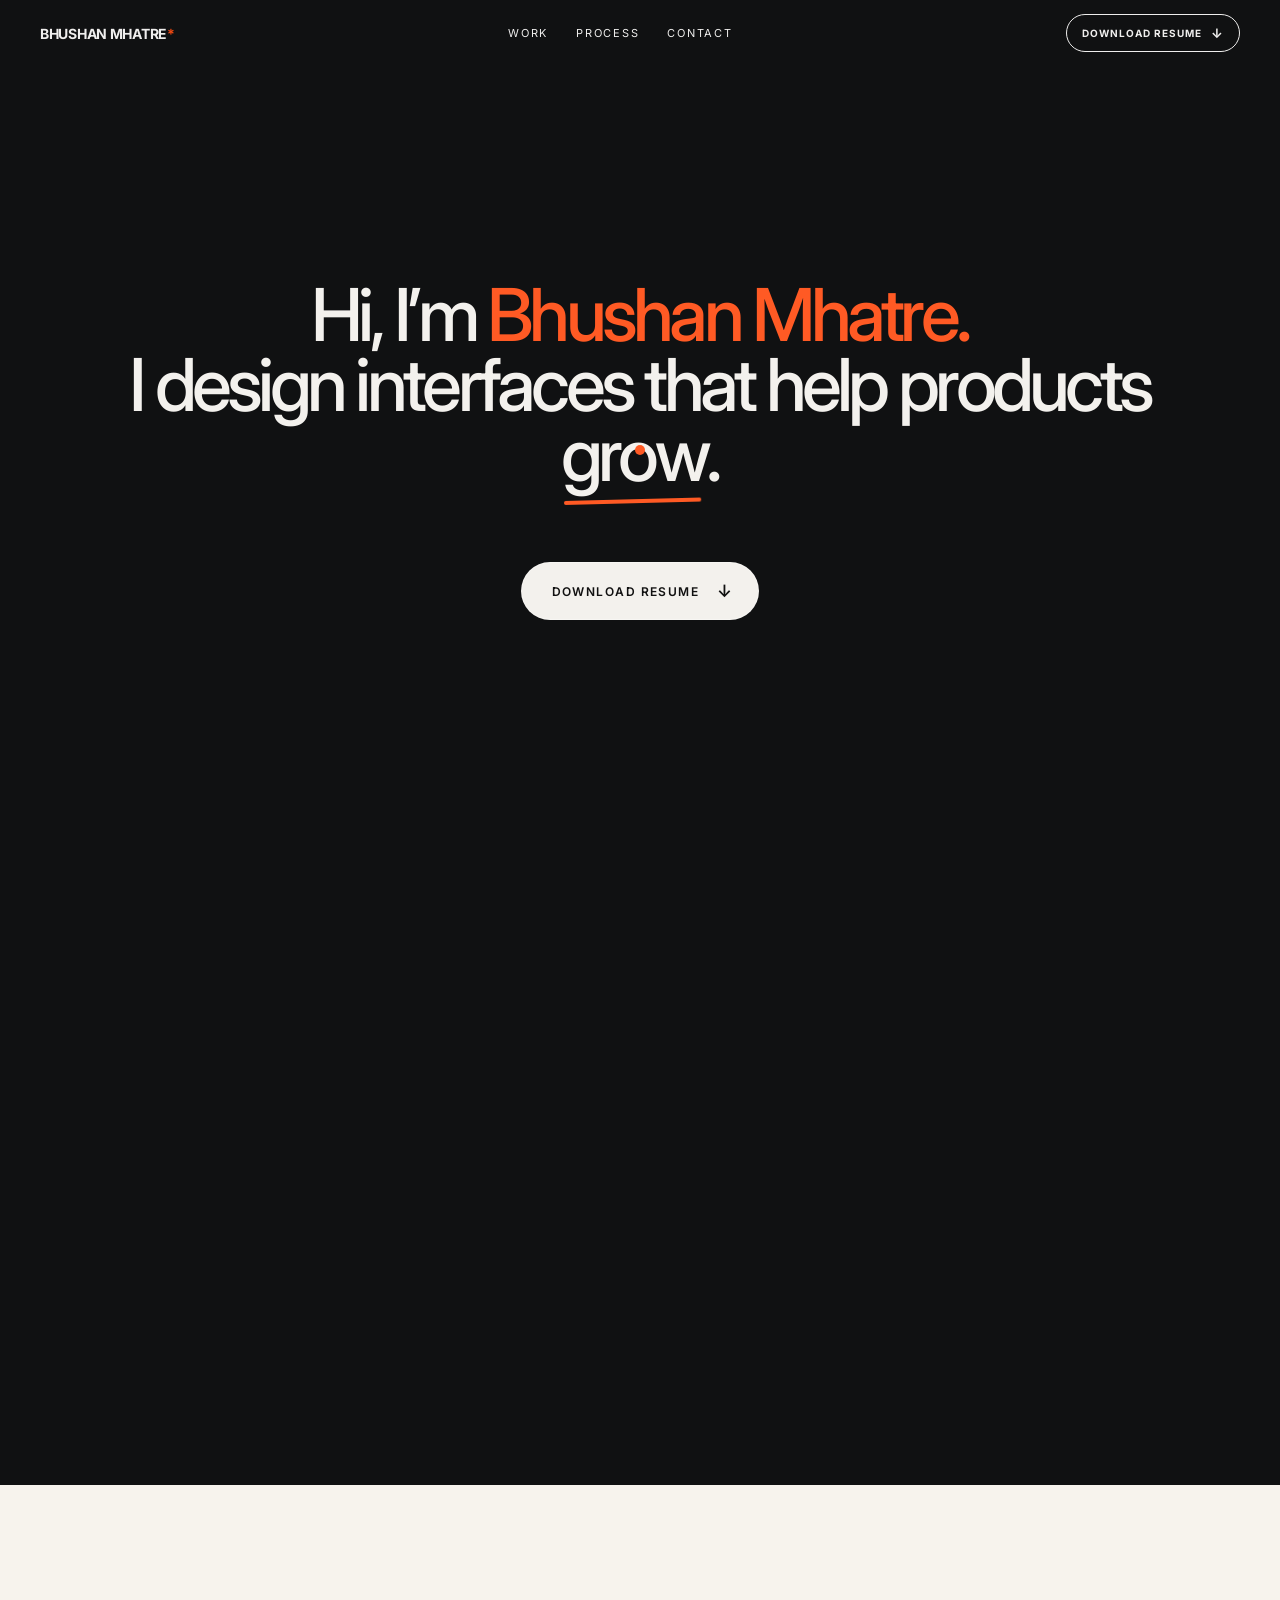
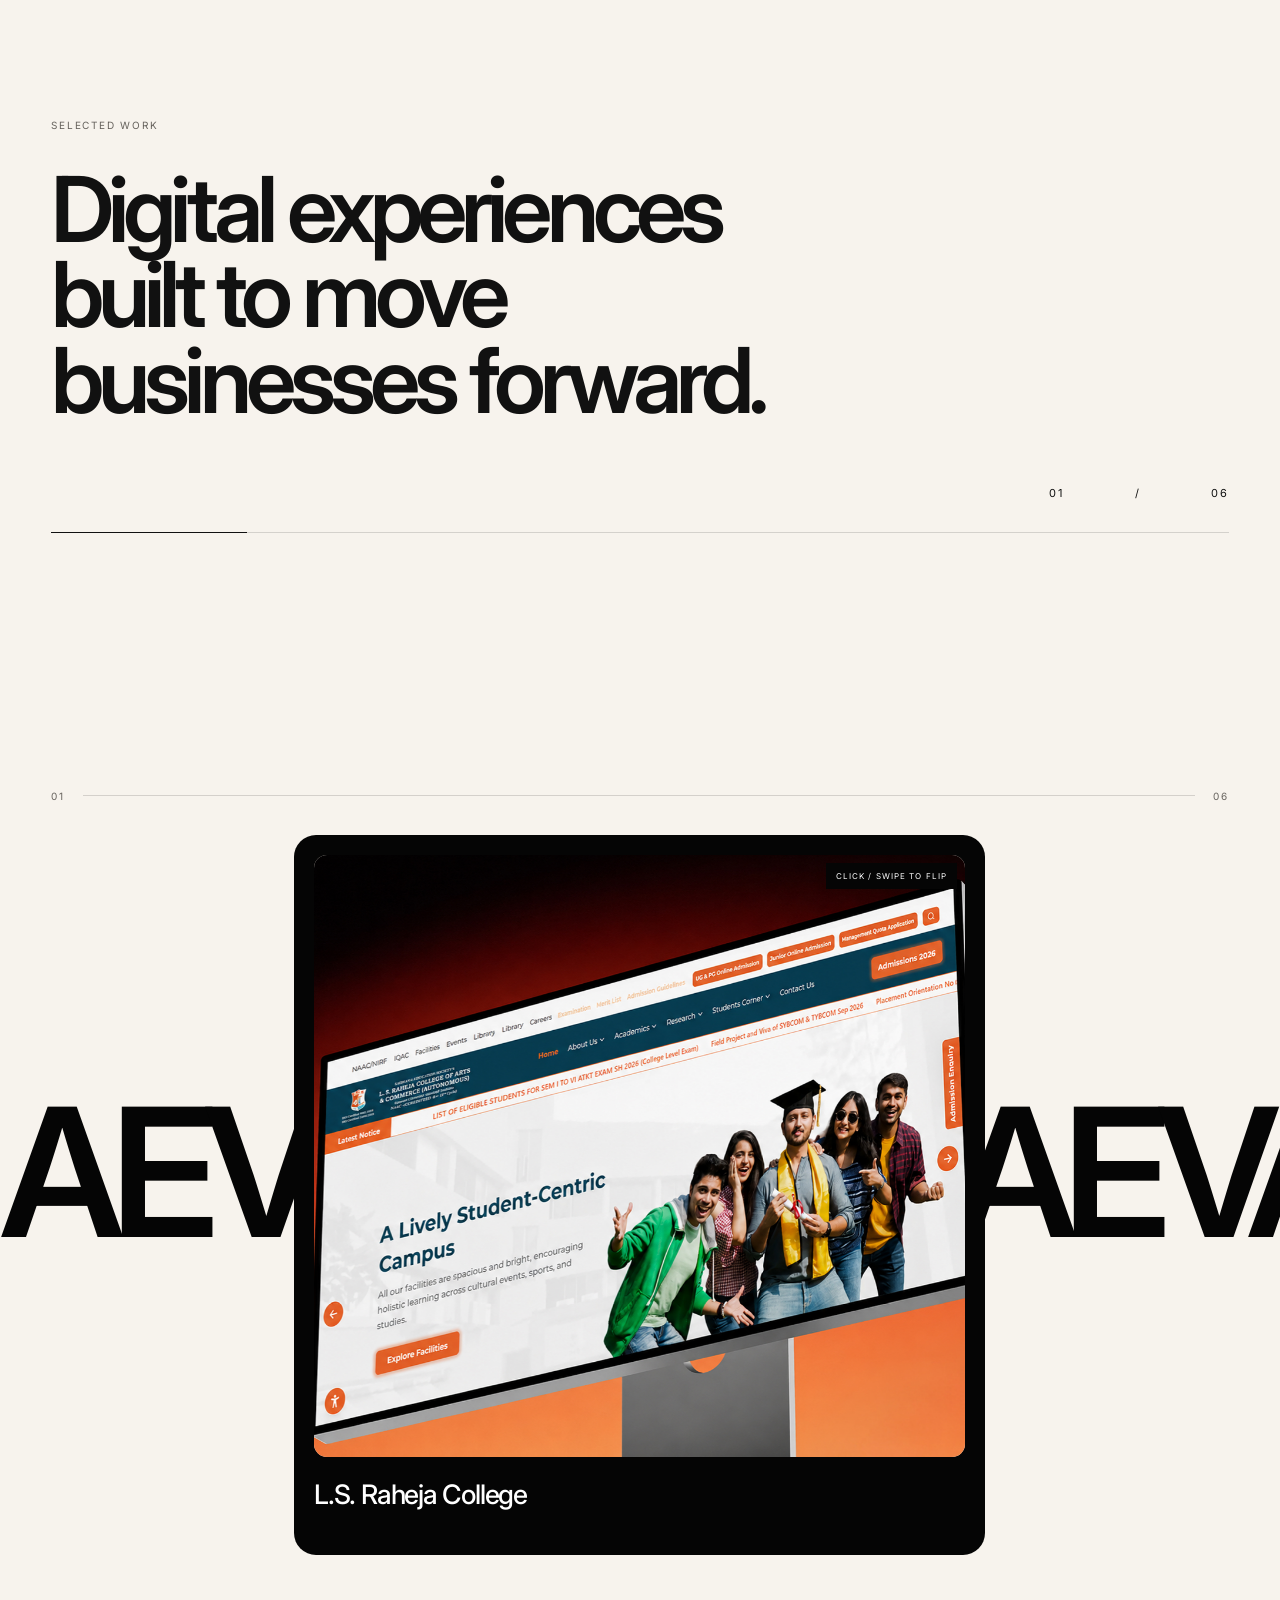
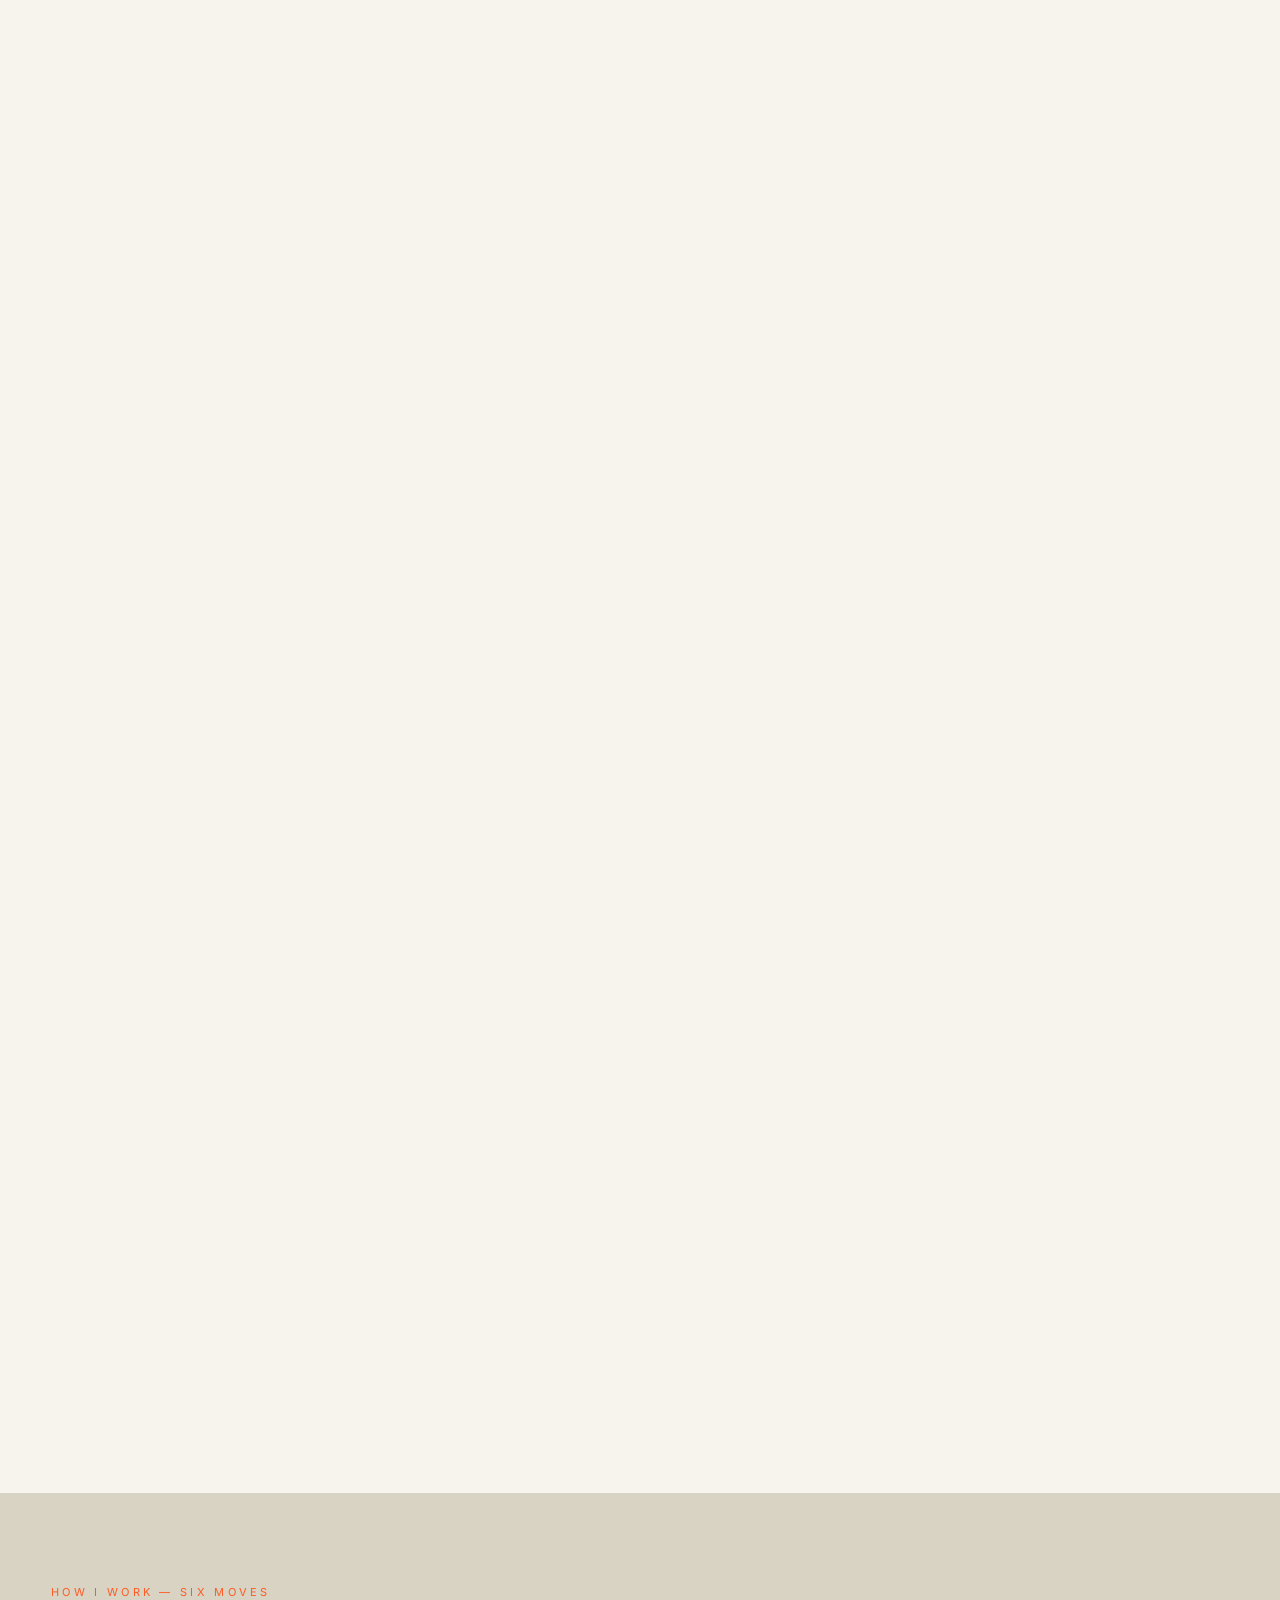
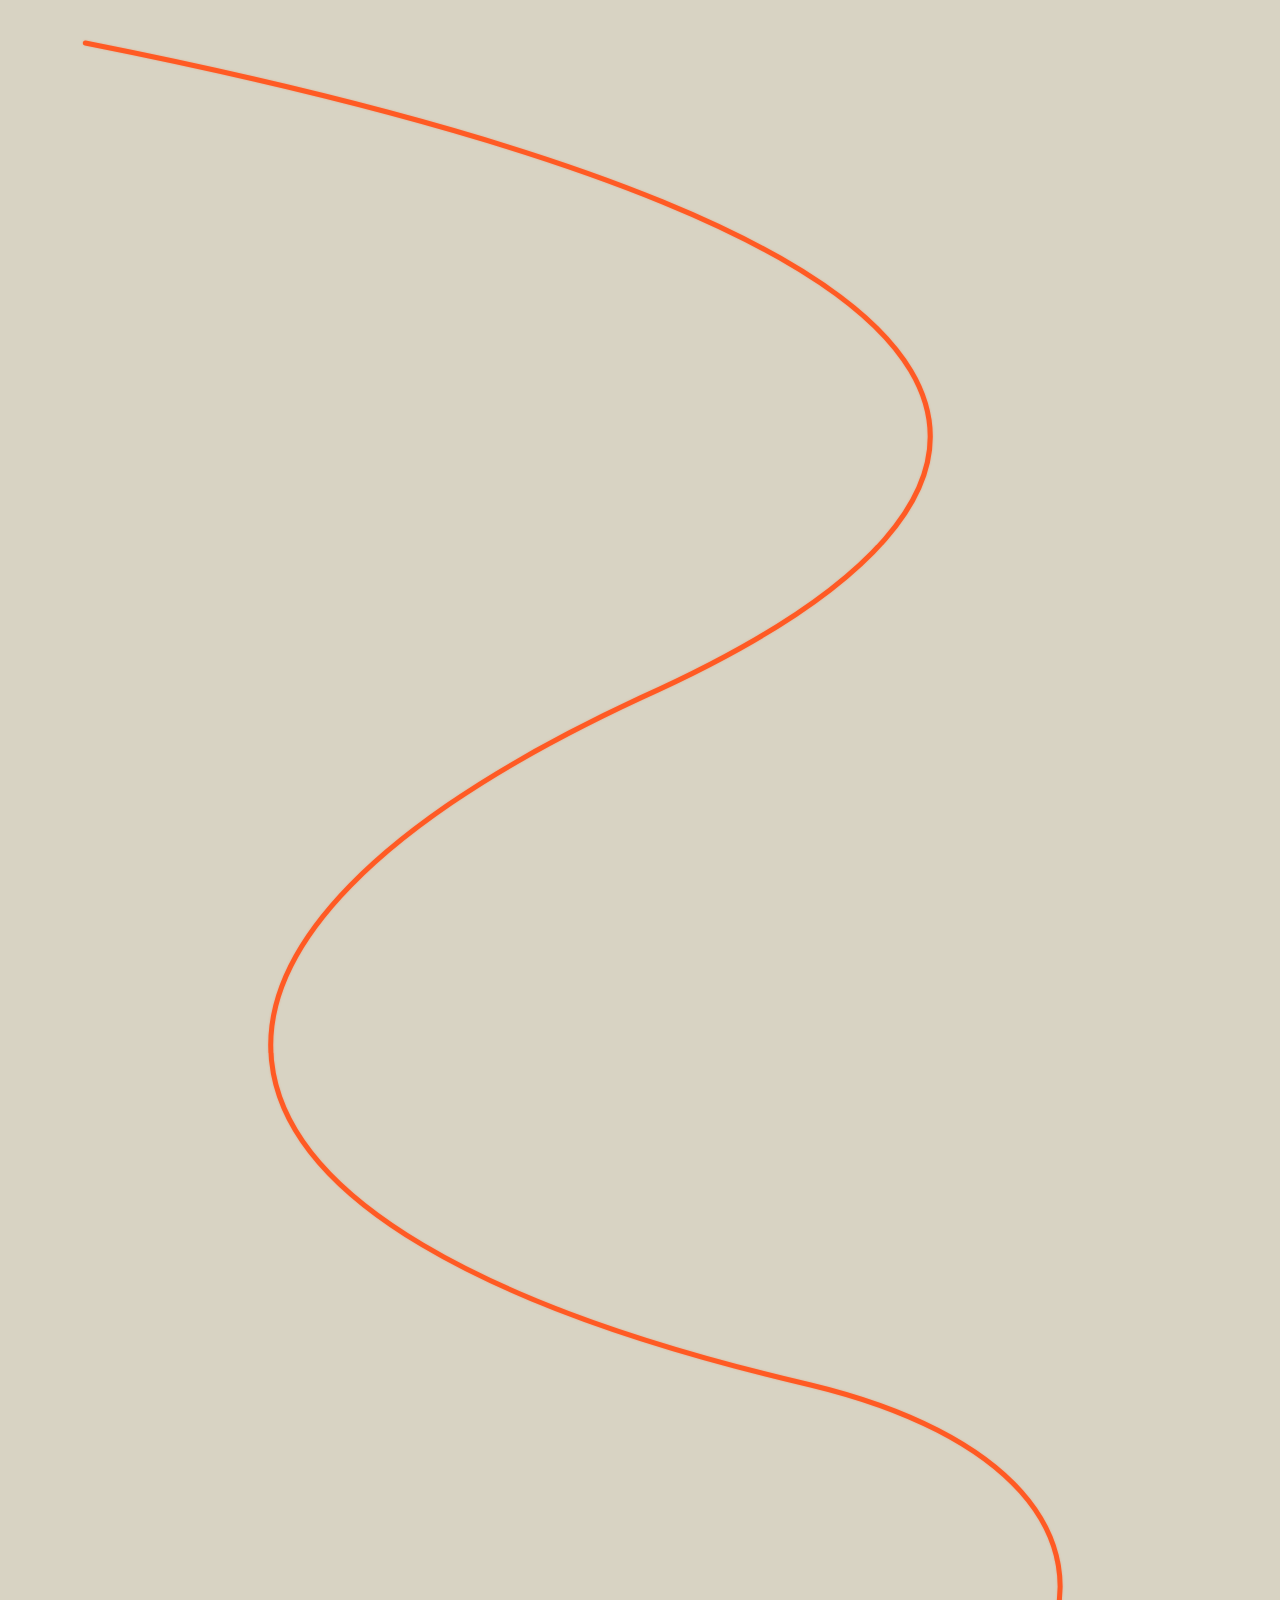
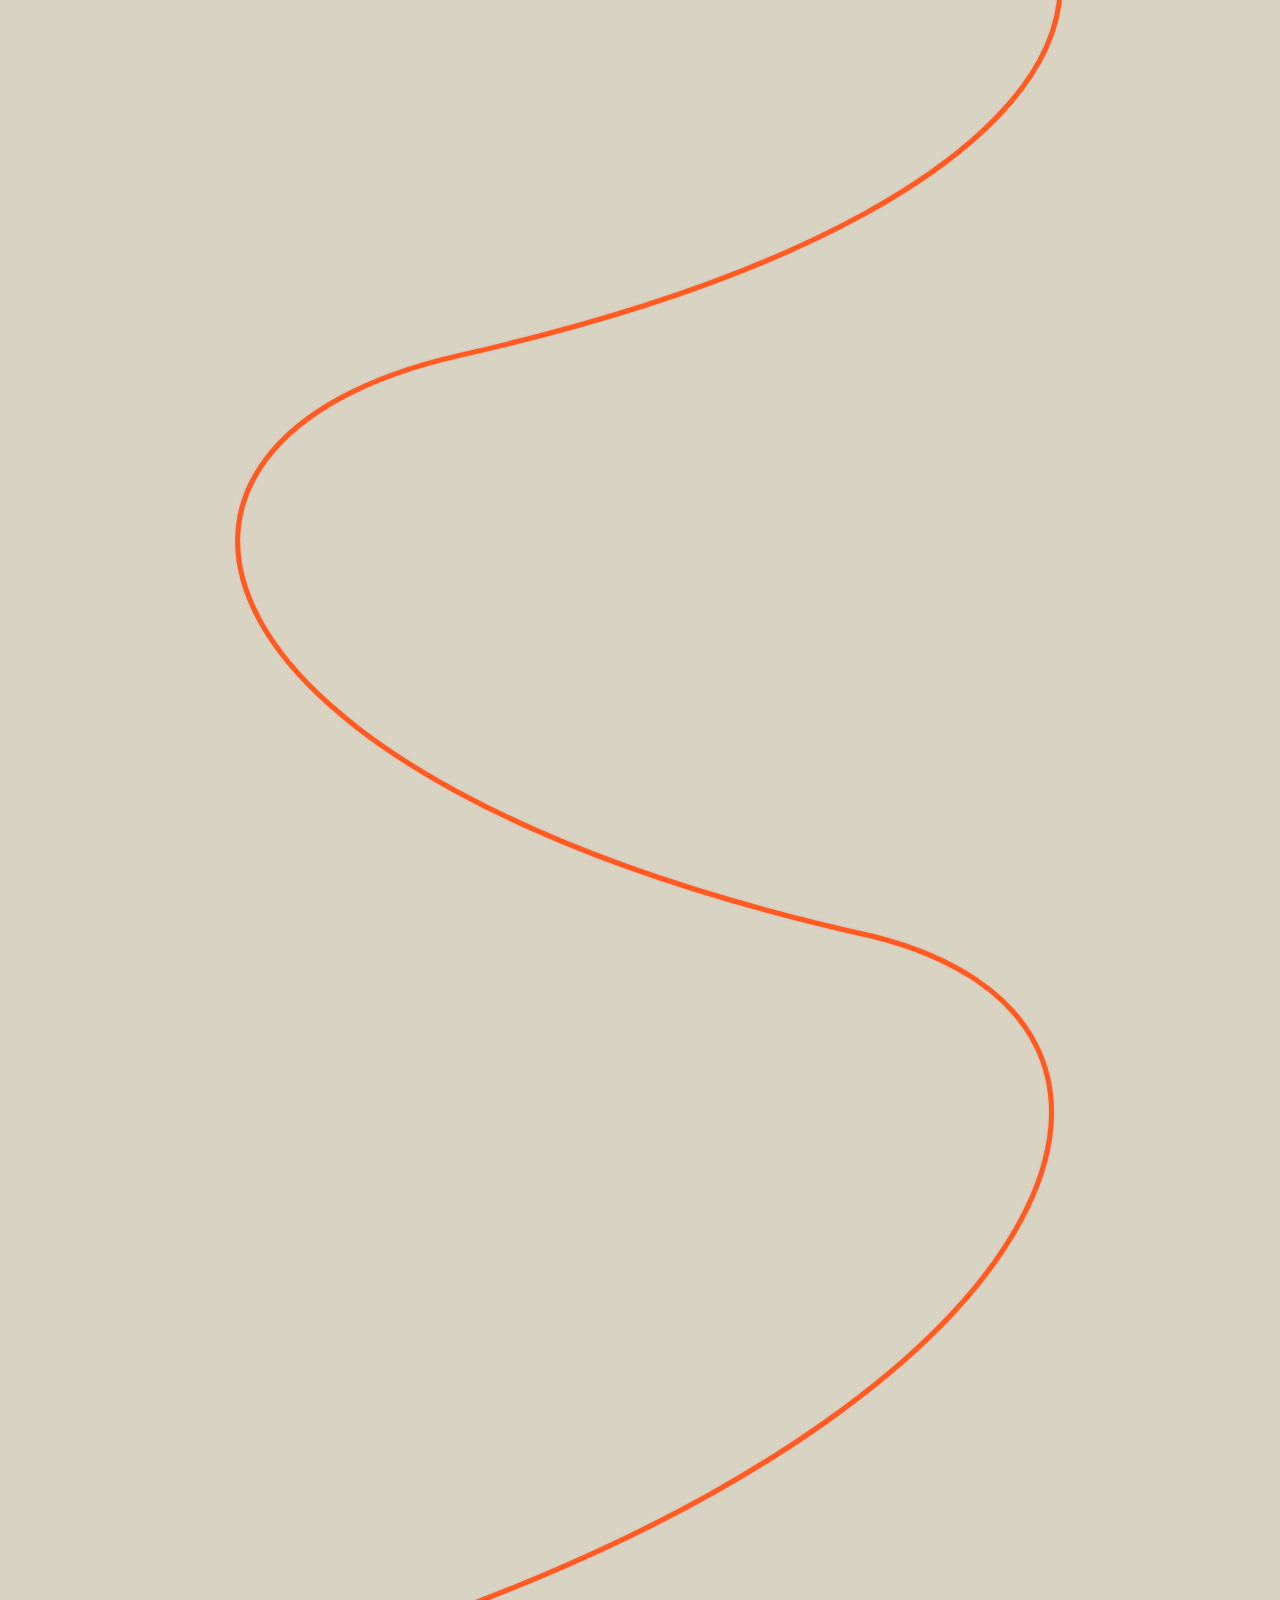
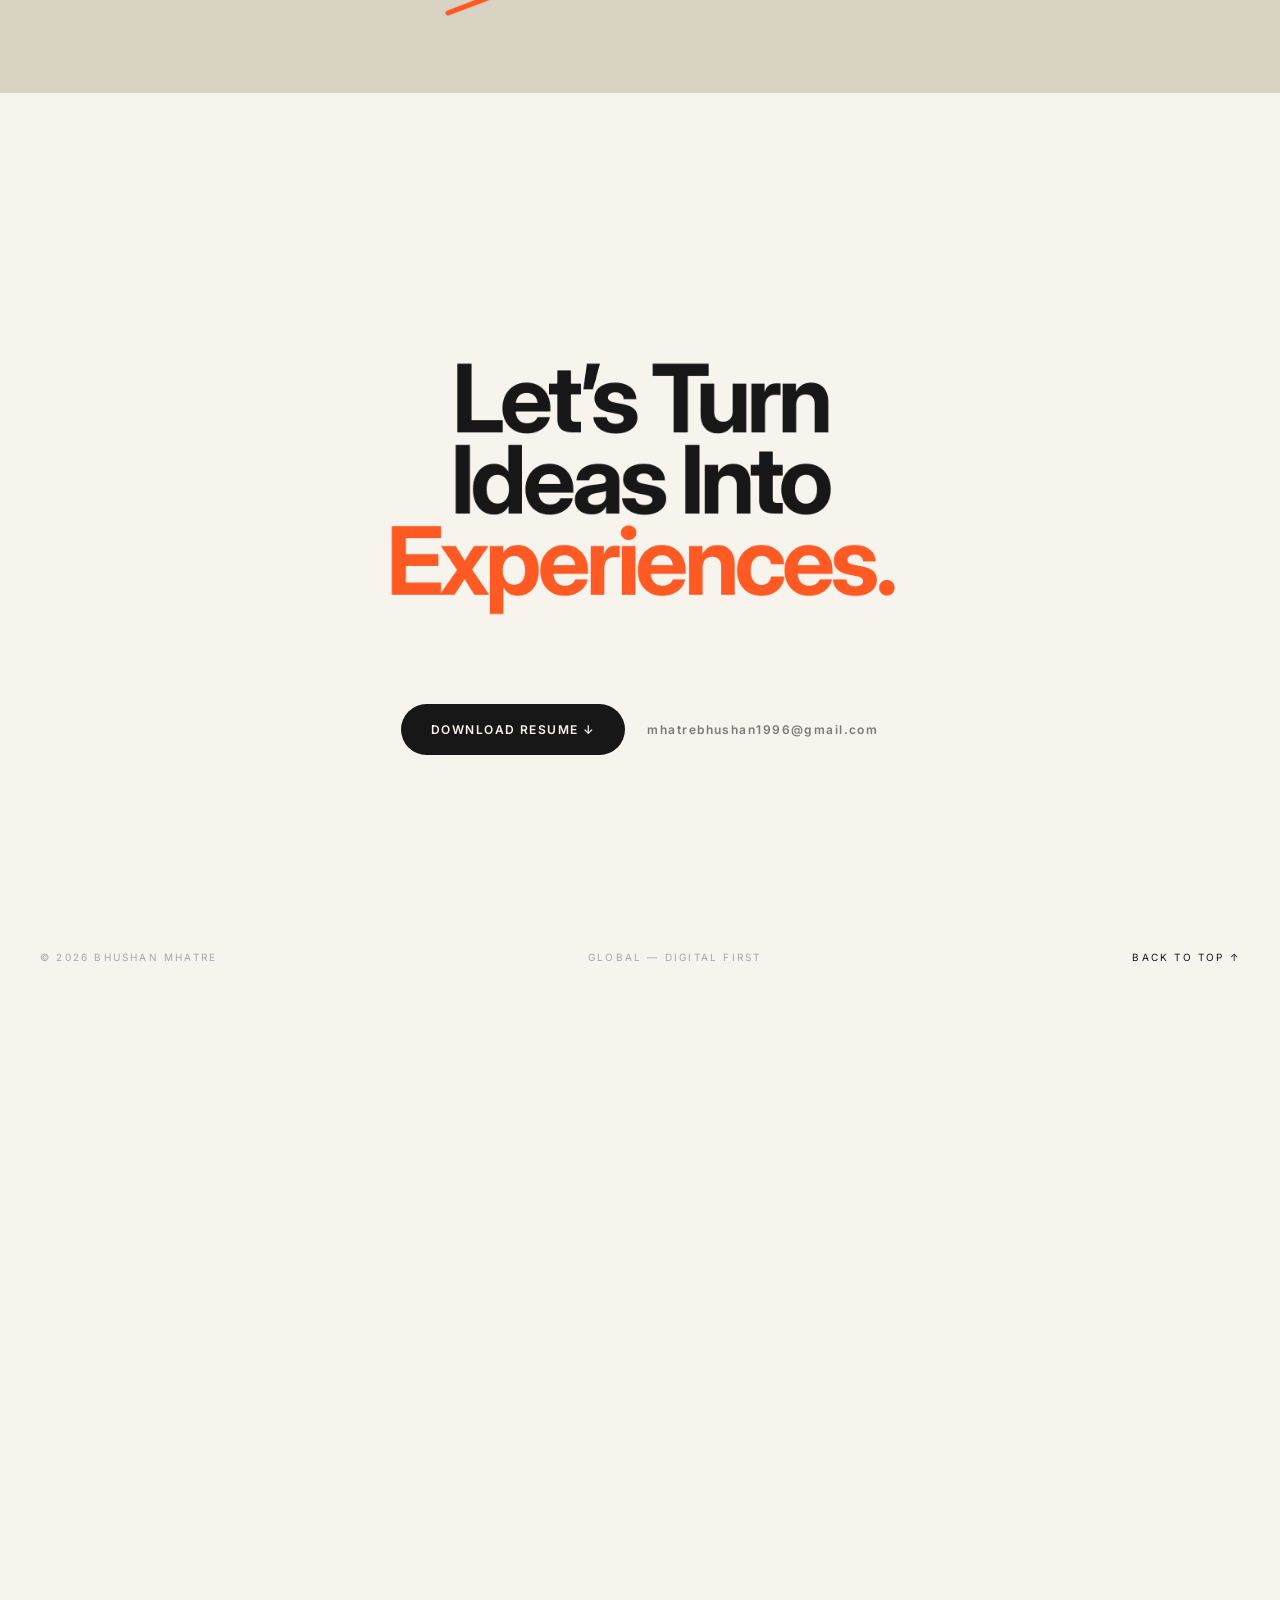
==== commit 635734cc: "Updated hero section" ====
--- a/index.html
+++ b/index.html
@@ -3,9 +3,9 @@
 <head>
   <meta charset="utf-8">
   <meta name="viewport" content="width=device-width, initial-scale=1">
-  <meta name="description" content="Dignisys is a digital transformation agency creating high-impact products, platforms and connected experiences.">
+  <meta name="description" content="Bhushan Mhatre is a product designer creating high-impact products, platforms and connected experiences.">
   <meta name="theme-color" content="#101112">
-  <title>Dignisys — Digital Transformation Agency</title>
+  <title>Bhushan Mhatre — Product Designer</title>
   <link rel="preconnect" href="https://fonts.googleapis.com" />
 <link rel="preconnect" href="https://fonts.gstatic.com" crossorigin="anonymous" />
 <link href="https://fonts.googleapis.com/css2?family=Inter:wght@400;500;600;700;800&display=swap" rel="stylesheet" />
@@ -58,7 +58,7 @@
     </div>
 
     <div class="work-scroll" data-track="work" data-screen-label="Selected work">
-      <div class="work-stage" data-active-title="NOVUS FINANCE">
+      <div class="work-stage" data-active-title="AEVA LIVING">
         <div class="work-progress" aria-hidden="true">
           <span data-el="workCurrent">01</span>
           <span class="work-progress__track"><i data-el="workProgress"></i></span>
@@ -69,17 +69,16 @@
           <div class="work-flip-viewport" data-el="workFlipViewport" tabindex="0" role="group" aria-roledescription="carousel" aria-label="Selected case studies. Use arrow keys or click either side to navigate.">
             <div class="work-flip-tilt" data-el="workFlipTilt">
               <div class="work-flip-card" data-el="workFlipCard">
-                <figure class="work-flip-face work-flip-face--a"><img data-el="flipImageA" src="./assets/work/bhushan-first-case-study.jpg" alt="Novus Finance digital product case study" width="6432" height="3072"></figure>
-                <figure class="work-flip-face work-flip-face--b"><img data-el="flipImageB" src="./assets/work/dignisys-health.png" alt="Two mobile devices presenting a digital health experience" width="1536" height="1024"></figure>
+                <figure class="work-flip-face work-flip-face--a"><img data-el="flipImageA" src="./assets/work/aeva-living-case-study.jpg" alt="Aeva Residence luxury villa website case study" width="2144" height="1024"></figure>
+                <figure class="work-flip-face work-flip-face--b"><img data-el="flipImageB" src="./assets/work/house-of-khemani-case-study.jpg" alt="House Of Khemani website case study" width="2144" height="1024"></figure>
               </div>
             </div>
             <button class="work-flip-hit work-flip-hit--prev" type="button" data-el="flipPrev" aria-label="Previous project"></button>
             <button class="work-flip-hit work-flip-hit--next" type="button" data-el="flipNext" aria-label="Next project"></button>
-            <a class="work-floating-cta" href="#contact" aria-label="View case study">VIEW CASE<br>STUDY <span>↗</span></a>
+            <a class="work-floating-cta" href="https://www.aevaliving.com/" target="_blank" rel="noopener noreferrer" aria-label="View AEVA LIVING case study">VIEW CASE<br>STUDY <span>↗</span></a>
             <div class="work-flip-copy" aria-live="polite">
               <div class="work-flip-kicker"><span data-el="flipNumber">01</span><span data-el="flipIndustry">DIGITAL TRANSFORMATION</span></div>
-              <div class="work-flip-title-mask"><h3 data-el="flipTitle">Novus Finance</h3></div>
-              <div class="work-flip-services" data-el="flipServices"><span>UX / UI</span><span>Development</span><span>Strategy</span></div>
+              <div class="work-flip-title-mask"><h3 data-el="flipTitle">AEVA LIVING</h3></div>
               <div class="work-flip-bottom"><span data-el="flipCategory">FINTECH PLATFORM</span><span data-el="flipYear">2026</span></div>
             </div>
             <span class="work-flip-hint" aria-hidden="true">CLICK / SWIPE TO FLIP</span>
@@ -90,79 +89,73 @@
           <article class="work-project is-active" data-project="0">
             <div class="work-project__meta">
               <div class="work-project__kicker"><span>01</span><span>DIGITAL TRANSFORMATION</span></div>
-              <div class="work-title-mask"><h3><a href="#contact">Novus Finance <span>↗</span></a></h3></div>
+              <div class="work-title-mask"><h3><a href="https://www.aevaliving.com/" target="_blank" rel="noopener noreferrer">AEVA LIVING <span>↗</span></a></h3></div>
               <p>One connected financial ecosystem designed to turn complex treasury decisions into clear, confident action.</p>
-              <div class="work-project__services">UX / UI · DEVELOPMENT · STRATEGY</div>
-            </div>
-            <a class="work-visual-link work-visual-link--wide" href="#contact" data-cursor="view" aria-label="View Novus Finance case study">
-              <img src="./assets/work/bhushan-first-case-study.jpg" alt="Novus Finance digital product case study" width="6432" height="3072" fetchpriority="high">
-            </a>
-            <div class="work-project__footer"><a href="#contact">VIEW CASE STUDY <span>→</span></a><span>FINTECH PLATFORM</span><span>2026</span></div>
+            </div>
+            <a class="work-visual-link work-visual-link--wide" href="https://www.aevaliving.com/" target="_blank" rel="noopener noreferrer" data-cursor="view" aria-label="View AEVA LIVING case study">
+              <img src="./assets/work/aeva-living-case-study.jpg" alt="Aeva Residence luxury villa website case study" width="2144" height="1024" fetchpriority="high">
+            </a>
+            <div class="work-project__footer"><a href="https://www.aevaliving.com/" target="_blank" rel="noopener noreferrer">VIEW CASE STUDY <span>→</span></a><span>FINTECH PLATFORM</span><span>2026</span></div>
           </article>
 
           <article class="work-project" data-project="1">
             <div class="work-project__meta">
               <div class="work-project__kicker"><span>02</span><span>DIGITAL HEALTH</span></div>
-              <div class="work-title-mask"><h3><a href="#contact">Aster Health <span>↗</span></a></h3></div>
+              <div class="work-title-mask"><h3><a href="https://dev.khemani.bayalis.in/" target="_blank" rel="noopener noreferrer">House Of Khemani <span>↗</span></a></h3></div>
               <p>A calmer digital care journey connecting patients, clinicians and everyday health insight.</p>
-              <div class="work-project__services">PRODUCT DESIGN · RESEARCH · MOBILE</div>
-            </div>
-            <a class="work-visual-link work-visual-link--portrait" href="#contact" data-cursor="view" aria-label="View Aster Health case study">
-              <img src="./assets/work/dignisys-health.png" alt="Two mobile devices presenting a digital health experience" width="1536" height="1024" loading="lazy">
-            </a>
-            <div class="work-project__footer"><a href="#contact">VIEW CASE STUDY <span>→</span></a><span>HEALTH ECOSYSTEM</span><span>2026</span></div>
+            </div>
+            <a class="work-visual-link work-visual-link--portrait" href="https://dev.khemani.bayalis.in/" target="_blank" rel="noopener noreferrer" data-cursor="view" aria-label="View House Of Khemani case study">
+              <img src="./assets/work/house-of-khemani-case-study.jpg" alt="House Of Khemani website case study" width="2144" height="1024" loading="lazy">
+            </a>
+            <div class="work-project__footer"><a href="https://dev.khemani.bayalis.in/" target="_blank" rel="noopener noreferrer">VIEW CASE STUDY <span>→</span></a><span>HEALTH ECOSYSTEM</span><span>2026</span></div>
           </article>
 
           <article class="work-project" data-project="2">
             <div class="work-project__meta">
               <div class="work-project__kicker"><span>03</span><span>CONNECTED OPERATIONS</span></div>
-              <div class="work-title-mask"><h3><a href="#contact">Northline <span>↗</span></a></h3></div>
+              <div class="work-title-mask"><h3><a href="https://notyouridea.com/" target="_blank" rel="noopener noreferrer">Not Your Idea <span>↗</span></a></h3></div>
               <p>A real-time operational twin that gives global logistics teams one precise view of movement and risk.</p>
-              <div class="work-project__services">SERVICE DESIGN · 3D · ENGINEERING</div>
-            </div>
-            <a class="work-visual-link work-visual-link--panorama" href="#contact" data-cursor="view" aria-label="View Northline case study">
-              <img src="./assets/work/dignisys-logistics.png" alt="Digital twin of a connected logistics distribution centre" width="1792" height="896" loading="lazy">
-            </a>
-            <div class="work-project__footer"><a href="#contact">VIEW CASE STUDY <span>→</span></a><span>LOGISTICS SYSTEM</span><span>2025</span></div>
+            </div>
+            <a class="work-visual-link work-visual-link--panorama" href="https://notyouridea.com/" target="_blank" rel="noopener noreferrer" data-cursor="view" aria-label="View Not Your Idea case study">
+              <img src="./assets/work/not-your-idea-case-study.jpg" alt="Not Your Idea website case study" width="2144" height="1024" loading="lazy">
+            </a>
+            <div class="work-project__footer"><a href="https://notyouridea.com/" target="_blank" rel="noopener noreferrer">VIEW CASE STUDY <span>→</span></a><span>LOGISTICS SYSTEM</span><span>2025</span></div>
           </article>
 
           <article class="work-project" data-project="3">
             <div class="work-project__meta">
               <div class="work-project__kicker"><span>04</span><span>ENTERPRISE INTELLIGENCE</span></div>
-              <div class="work-title-mask"><h3><a href="#contact">CoreVista <span>↗</span></a></h3></div>
+              <div class="work-title-mask"><h3><a href="https://vpcf.org/" target="_blank" rel="noopener noreferrer">Villoo Poonawalla Foundation <span>↗</span></a></h3></div>
               <p>A decision platform that brings fragmented commercial data into one focused executive experience.</p>
-              <div class="work-project__services">DATA EXPERIENCE · AI · DESIGN SYSTEM</div>
-            </div>
-            <a class="work-visual-link work-visual-link--crop-right" href="#contact" data-cursor="view" aria-label="View CoreVista case study">
-              <img src="./assets/work/dignisys-finance.png" alt="Detailed enterprise intelligence interface" width="1536" height="1024" loading="lazy">
-            </a>
-            <div class="work-project__footer"><a href="#contact">VIEW CASE STUDY <span>→</span></a><span>DATA PLATFORM</span><span>2025</span></div>
+            </div>
+            <a class="work-visual-link work-visual-link--crop-right" href="https://vpcf.org/" target="_blank" rel="noopener noreferrer" data-cursor="view" aria-label="View Villoo Poonawalla Foundation case study">
+              <img src="./assets/work/villoo-poonawalla-foundation-case-study.jpg" alt="Villoo Poonawalla Foundation website case study" width="2144" height="1024" loading="lazy">
+            </a>
+            <div class="work-project__footer"><a href="https://vpcf.org/" target="_blank" rel="noopener noreferrer">VIEW CASE STUDY <span>→</span></a><span>DATA PLATFORM</span><span>2025</span></div>
           </article>
 
           <article class="work-project" data-project="4">
             <div class="work-project__meta">
               <div class="work-project__kicker"><span>05</span><span>PATIENT EXPERIENCE</span></div>
-              <div class="work-title-mask"><h3><a href="#contact">Morrow Care <span>↗</span></a></h3></div>
+              <div class="work-title-mask"><h3><a href="https://unsobered.com/" target="_blank" rel="noopener noreferrer">Unsobered <span>↗</span></a></h3></div>
               <p>An accessible companion that turns continuous health data into useful, human daily guidance.</p>
-              <div class="work-project__services">ACCESSIBILITY · UX / UI · DEVELOPMENT</div>
-            </div>
-            <a class="work-visual-link work-visual-link--crop-left" href="#contact" data-cursor="view" aria-label="View Morrow Care case study">
-              <img src="./assets/work/dignisys-health.png" alt="Accessible mobile patient experience" width="1536" height="1024" loading="lazy">
-            </a>
-            <div class="work-project__footer"><a href="#contact">VIEW CASE STUDY <span>→</span></a><span>CARE PLATFORM</span><span>2025</span></div>
+            </div>
+            <a class="work-visual-link work-visual-link--crop-left" href="https://unsobered.com/" target="_blank" rel="noopener noreferrer" data-cursor="view" aria-label="View Unsobered case study">
+              <img src="./assets/work/unsobered-case-study.jpg" alt="Unsobered website case study" width="2144" height="1024" loading="lazy">
+            </a>
+            <div class="work-project__footer"><a href="https://unsobered.com/" target="_blank" rel="noopener noreferrer">VIEW CASE STUDY <span>→</span></a><span>CARE PLATFORM</span><span>2025</span></div>
           </article>
 
           <article class="work-project" data-project="5">
             <div class="work-project__meta">
               <div class="work-project__kicker"><span>06</span><span>SUPPLY CHAIN</span></div>
-              <div class="work-title-mask"><h3><a href="#contact">Axis Global <span>↗</span></a></h3></div>
+              <div class="work-title-mask"><h3><a href="https://www.lsraheja.org/" target="_blank" rel="noopener noreferrer">L.S. Raheja College <span>↗</span></a></h3></div>
               <p>A resilient supply-chain command centre built to surface exceptions before they become disruption.</p>
-              <div class="work-project__services">STRATEGY · PLATFORM · OPTIMISATION</div>
-            </div>
-            <a class="work-visual-link work-visual-link--wide" href="#contact" data-cursor="view" aria-label="View Axis Global case study">
-              <img src="./assets/work/dignisys-logistics.png" alt="Enterprise supply-chain command centre visualisation" width="1792" height="896" loading="lazy">
-            </a>
-            <div class="work-project__footer"><a href="#contact">VIEW CASE STUDY <span>→</span></a><span>OPERATIONS PLATFORM</span><span>2024</span></div>
+            </div>
+            <a class="work-visual-link work-visual-link--wide" href="https://www.lsraheja.org/" target="_blank" rel="noopener noreferrer" data-cursor="view" aria-label="View L.S. Raheja College case study">
+              <img src="./assets/work/ls-raheja-college-case-study.jpg" alt="L.S. Raheja College website case study" width="2144" height="1024" loading="lazy">
+            </a>
+            <div class="work-project__footer"><a href="https://www.lsraheja.org/" target="_blank" rel="noopener noreferrer">VIEW CASE STUDY <span>→</span></a><span>OPERATIONS PLATFORM</span><span>2024</span></div>
           </article>
 
         </div>
@@ -317,12 +310,12 @@
         <path class="proc-path__progress" data-el="procPath" d="M80 0 C1030 190 1020 430 600 620 C110 850 120 1120 760 1270 C1130 1360 1090 1660 430 1810 C80 1890 150 2210 820 2360 C1130 2440 1010 2780 420 3000" pathLength="1" />
       </svg>
       <div data-el="procRow" style="position:absolute;top:0;left:0;height:100%;display:flex;align-items:center;gap:6vw;padding:0 12vw;will-change:transform;">
-        <div data-step="0" style="min-width:44vw;will-change:transform,opacity;"><div style="font-family:'Inter',system-ui,sans-serif;font-size:11px;letter-spacing:.24em;color:rgb(255 90 36);">01</div><div style="font-weight:800;font-size:clamp(40px,7.5vw,124px);line-height:.9;letter-spacing:-.045em;">RESEARCH</div><p style="max-width:34ch;font-family:'Inter',system-ui,sans-serif;font-size:12px;line-height:2;color:rgba(23,23,24,.55);">Interviews, telemetry, and journey maps. I look for the friction people stopped complaining about.</p></div>
-        <div data-step="1" style="min-width:44vw;will-change:transform,opacity;"><div style="font-family:'Inter',system-ui,sans-serif;font-size:11px;letter-spacing:.24em;color:rgb(255 90 36);">02</div><div style="font-weight:800;font-size:clamp(40px,7.5vw,124px);line-height:.9;letter-spacing:-.045em;color:transparent;-webkit-text-stroke:1.5px #171718;">DEFINE</div><p style="max-width:34ch;font-family:'Inter',system-ui,sans-serif;font-size:12px;line-height:2;color:rgba(23,23,24,.55);">One sentence the whole team can repeat. Scope becomes a decision, not a debate.</p></div>
-        <div data-step="2" style="min-width:44vw;will-change:transform,opacity;"><div style="font-family:'Inter',system-ui,sans-serif;font-size:11px;letter-spacing:.24em;color:rgb(255 90 36);">03</div><div style="font-weight:800;font-size:clamp(40px,7.5vw,124px);line-height:.9;letter-spacing:-.045em;">IDEATE</div><p style="max-width:34ch;font-family:'Inter',system-ui,sans-serif;font-size:12px;line-height:2;color:rgba(23,23,24,.55);">Volume first. Forty sketches before one screen earns pixels.</p></div>
-        <div data-step="3" style="min-width:44vw;will-change:transform,opacity;"><div style="font-family:'Inter',system-ui,sans-serif;font-size:11px;letter-spacing:.24em;color:rgb(255 90 36);">04</div><div style="font-weight:800;font-size:clamp(40px,7.5vw,124px);line-height:.9;letter-spacing:-.045em;color:transparent;-webkit-text-stroke:1.5px #171718;">PROTOTYPE</div><p style="max-width:34ch;font-family:'Inter',system-ui,sans-serif;font-size:12px;line-height:2;color:rgba(23,23,24,.55);">Motion, states and edge cases in the browser — where the feel is real.</p></div>
-        <div data-step="4" style="min-width:44vw;will-change:transform,opacity;"><div style="font-family:'Inter',system-ui,sans-serif;font-size:11px;letter-spacing:.24em;color:rgb(255 90 36);">05</div><div style="font-weight:800;font-size:clamp(40px,7.5vw,124px);line-height:.9;letter-spacing:-.045em;">TEST</div><p style="max-width:34ch;font-family:'Inter',system-ui,sans-serif;font-size:12px;line-height:2;color:rgba(23,23,24,.55);">Five users, one hypothesis, no leading questions. Repeat weekly.</p></div>
-        <div data-step="5" style="min-width:44vw;will-change:transform,opacity;"><div style="font-family:'Inter',system-ui,sans-serif;font-size:11px;letter-spacing:.24em;color:rgb(255 90 36);">06</div><div style="font-weight:800;font-size:clamp(40px,7.5vw,124px);line-height:.9;letter-spacing:-.045em;color:rgb(255 90 36);">DELIVER</div><p style="max-width:34ch;font-family:'Inter',system-ui,sans-serif;font-size:12px;line-height:2;color:rgba(23,23,24,.55);">Specs, tokens, and pairing with engineers until the build matches the intent.</p></div>
+        <div data-step="0" style="min-width:44vw;will-change:transform,opacity;"><div style="font-family:'Inter',system-ui,sans-serif;font-size:11px;letter-spacing:.24em;color:rgb(255 90 36);">01</div><div style="font-weight:800;font-size:clamp(40px,7.5vw,124px);line-height:.9;letter-spacing:-.045em;">DISCOVER</div><p style="max-width:42ch;font-family:'Inter',system-ui,sans-serif;font-size:12px;line-height:1.7;color:rgba(23,23,24,.55);"><strong style="display:block;margin-bottom:8px;color:#171718;font-size:14px;line-height:1.4;">Understand the brand, audience &amp; goals</strong>Research the business, users, competitors, and project requirements to define the right direction.</p></div>
+        <div data-step="1" style="min-width:44vw;will-change:transform,opacity;"><div style="font-family:'Inter',system-ui,sans-serif;font-size:11px;letter-spacing:.24em;color:rgb(255 90 36);">02</div><div style="font-weight:800;font-size:clamp(40px,7.5vw,124px);line-height:.9;letter-spacing:-.045em;color:transparent;-webkit-text-stroke:1.5px #171718;">DEFINE</div><p style="max-width:42ch;font-family:'Inter',system-ui,sans-serif;font-size:12px;line-height:1.7;color:rgba(23,23,24,.55);"><strong style="display:block;margin-bottom:8px;color:#171718;font-size:14px;line-height:1.4;">Turn insights into a clear strategy</strong>Establish information architecture, user journeys, content structure, and key project priorities.</p></div>
+        <div data-step="2" style="min-width:44vw;will-change:transform,opacity;"><div style="font-family:'Inter',system-ui,sans-serif;font-size:11px;letter-spacing:.24em;color:rgb(255 90 36);">03</div><div style="font-weight:800;font-size:clamp(40px,7.5vw,124px);line-height:.9;letter-spacing:-.045em;">WIREFRAME</div><p style="max-width:42ch;font-family:'Inter',system-ui,sans-serif;font-size:12px;line-height:1.7;color:rgba(23,23,24,.55);"><strong style="display:block;margin-bottom:8px;color:#171718;font-size:14px;line-height:1.4;">Build the experience before the visuals</strong>Create low-fidelity wireframes to map layouts, interactions, hierarchy, and navigation.</p></div>
+        <div data-step="3" style="min-width:44vw;will-change:transform,opacity;"><div style="font-family:'Inter',system-ui,sans-serif;font-size:11px;letter-spacing:.24em;color:rgb(255 90 36);">04</div><div style="font-weight:800;font-size:clamp(40px,7.5vw,124px);line-height:.9;letter-spacing:-.045em;color:transparent;-webkit-text-stroke:1.5px #171718;">DESIGN</div><p style="max-width:42ch;font-family:'Inter',system-ui,sans-serif;font-size:12px;line-height:1.7;color:rgba(23,23,24,.55);"><strong style="display:block;margin-bottom:8px;color:#171718;font-size:14px;line-height:1.4;">Bring the brand to life</strong>Develop the visual language, typography, color system, components, imagery, and high-fidelity UI.</p></div>
+        <div data-step="4" style="min-width:44vw;will-change:transform,opacity;"><div style="font-family:'Inter',system-ui,sans-serif;font-size:11px;letter-spacing:.24em;color:rgb(255 90 36);">05</div><div style="font-weight:800;font-size:clamp(40px,7.5vw,124px);line-height:.9;letter-spacing:-.045em;">PROTOTYPE</div><p style="max-width:42ch;font-family:'Inter',system-ui,sans-serif;font-size:12px;line-height:1.7;color:rgba(23,23,24,.55);"><strong style="display:block;margin-bottom:8px;color:#171718;font-size:14px;line-height:1.4;">Make the experience feel real</strong>Add interactions, transitions, micro-animations, and responsive behavior to create a clickable experience.</p></div>
+        <div data-step="5" style="min-width:44vw;will-change:transform,opacity;"><div style="font-family:'Inter',system-ui,sans-serif;font-size:11px;letter-spacing:.24em;color:rgb(255 90 36);">06</div><div style="font-weight:800;font-size:clamp(34px,5.6vw,96px);line-height:.9;letter-spacing:-.045em;color:rgb(255 90 36);">DELIVER &amp; REFINE</div><p style="max-width:42ch;font-family:'Inter',system-ui,sans-serif;font-size:12px;line-height:1.7;color:rgba(23,23,24,.55);"><strong style="display:block;margin-bottom:8px;color:#171718;font-size:14px;line-height:1.4;">Test, polish &amp; launch</strong>Validate the experience, refine based on feedback, prepare developer-ready designs, and support the final launch.</p></div>
       </div>
       <div class="proc-counter" aria-hidden="true"><span data-el="procCurrent">01</span><span>/ 06</span></div>
       <div style="position:absolute;bottom:9vh;left:4vw;right:4vw;height:1px;background:rgba(23,23,24,.14);"><div data-el="procBar" style="height:1px;background:rgb(255 90 36);width:0%;"></div></div>
@@ -332,13 +325,13 @@
 
   <section id="contact" data-track="contact" data-screen-label="Contact" style="height:260vh;position:relative;">
     <div data-el="stage" style="position:sticky;top:0;height:100vh;overflow:hidden;display:flex;flex-direction:column;align-items:center;justify-content:center;">
-      <h2 data-el="cta" style="margin:0;text-align:center;font-weight:800;font-size:clamp(38px,9vw,150px);line-height:.86;letter-spacing:-.05em;will-change:transform;">Let's make<br />Something worth<br /><span style="color:rgb(255 90 36);">Experiencing.</span></h2>
-      <div data-el="contactInfo" style="margin-top:52px;display:flex;flex-wrap:wrap;gap:22px;align-items:center;justify-content:center;will-change:transform,opacity;">
-        <a href="mailto:studio@maraveld.com" data-magnet="1" style="display:inline-flex;align-items:center;gap:12px;padding:18px 30px;border-radius:40px;background:#171718;color:#F7F4EE;font-family:'Inter',system-ui,sans-serif;font-size:12px;letter-spacing:.18em;transition:transform .4s cubic-bezier(.16,1,.3,1);" style-hover="transform:scale(1.05);">START A PROJECT →</a>
-        <span style="font-family:'Inter',system-ui,sans-serif;font-size:12px;letter-spacing:.18em;color:rgba(23,23,24,.55);">STUDIO@MARAVELD.COM</span>
+      <h2 data-el="cta" style="margin:0;text-align:center;font-weight:800;font-size:clamp(38px,9vw,150px);line-height:.86;letter-spacing:-.05em;will-change:transform;">Let’s Turn<br />Ideas Into<br /><span style="color:rgb(255 90 36);">Experiences.</span></h2>
+      <div data-el="contactInfo" style="margin-top:76px;display:flex;flex-wrap:wrap;gap:22px;align-items:center;justify-content:center;will-change:transform,opacity;">
+        <a href="./assets/Bhushan-Mhatre-Resume.pdf" download data-magnet="1" style="display:inline-flex;align-items:center;gap:12px;padding:18px 30px;border-radius:40px;background:#171718;color:#F7F4EE;font-family:'Inter',system-ui,sans-serif;font-size:12px;letter-spacing:.18em;transition:transform .4s cubic-bezier(.16,1,.3,1);" style-hover="transform:scale(1.05);">DOWNLOAD RESUME ↓</a>
+        <a href="mailto:mhatrebhushan1996@gmail.com" style="font-family:'Inter',system-ui,sans-serif;font-size:12px;letter-spacing:.08em;color:rgba(23,23,24,.55);text-transform:none;">mhatrebhushan1996@gmail.com</a>
       </div>
       <div style="position:absolute;bottom:30px;left:40px;right:40px;display:flex;justify-content:space-between;font-family:'Inter',system-ui,sans-serif;font-size:10px;letter-spacing:.22em;color:rgba(23,23,24,.35);">
-        <span>© 2026 DIGNISYS</span><span>GLOBAL — DIGITAL FIRST</span><a href="#top">BACK TO TOP ↑</a>
+        <span>© 2026 BHUSHAN MHATRE</span><span>GLOBAL — DIGITAL FIRST</span><a href="#top">BACK TO TOP ↑</a>
       </div>
     </div>
   </section>
--- a/style.css
+++ b/style.css
@@ -542,8 +542,8 @@
   --work-aspect-number: 2.09375;
   position: relative;
   width: min(54vw, calc((100svh - 220px) * var(--work-aspect-number)), 880px);
-  height: auto;
-  padding: 20px 20px 165px;
+  height: min(80svh, 860px);
+  padding: 20px 20px 98px;
   overflow: visible;
   border-radius: 22px;
   background: #050505;
@@ -554,7 +554,7 @@
   will-change: transform;
 }
 
-.work-flip-tilt { height: auto; aspect-ratio: var(--work-aspect); transition: transform .65s cubic-bezier(.16,1,.3,1); }
+.work-flip-tilt { height: 100%; aspect-ratio: auto; transition: transform .65s cubic-bezier(.16,1,.3,1); }
 .work-flip-viewport:hover .work-flip-tilt { transform: scale(1.012); }
 .work-flip-card { transform: none; transition: none; }
 .work-flip-face { border-radius: 13px; }
@@ -703,23 +703,23 @@
   }
 }
 
-.work-flip-hit { top: 20px; bottom: 165px; }
+.work-flip-hit { top: 20px; bottom: 98px; }
 .work-flip-hint { top: 28px; right: 28px; bottom: auto; background: #050505; }
 
 @media (max-width: 1024px) {
-  .work-flip-viewport { width: min(74vw, calc((100svh - 210px) * var(--work-aspect-number)), 780px); height: auto; }
+  .work-flip-viewport { width: min(74vw, 780px); height: min(78svh, 780px); }
 }
 
 @media (max-width: 760px) {
   .work-stage::before { top: 49%; font-size: 28vw; }
   .work-flip-shell { display: flex; padding: 13vh 14px 4vh; }
-  .work-flip-viewport { flex: none; width: min(calc(100vw - 28px), calc((100svh - 205px) * var(--work-aspect-number))); height: auto; padding: 10px 10px 145px; border-radius: 16px; }
+  .work-flip-viewport { flex: none; width: calc(100vw - 28px); height: min(74svh, 650px); padding: 10px 10px 78px; border-radius: 16px; }
   .work-flip-face { border-radius: 9px; }
   .work-flip-copy { right: 15px; bottom: 14px; left: 15px; text-align: left; }
   .work-flip-title-mask h3 { margin: 0 0 11px; font-size: 26px; }
   .work-flip-services { gap: 5px; font-size: 12px; }
   .work-flip-services span { min-height: 29px; padding: 5px 9px; }
-  .work-flip-hit { top: 10px; bottom: 145px; }
+  .work-flip-hit { top: 10px; bottom: 78px; }
   .work-flip-hint { top: 17px; right: 17px; }
   .work-floating-cta { top: -10px; right: -6px; width: 82px; height: 82px; font-size: 7px; box-shadow: 0 10px 24px rgba(17,17,17,.14); }
 }
@@ -989,7 +989,7 @@
 .hero-type {
   position: relative;
   z-index: 3;
-  width: min(92vw, 1480px);
+  width: min(84vw, 1200px);
   text-align: center;
   will-change: transform, opacity;
   animation: hero-copy-arrival 1.05s .12s cubic-bezier(.16,1,.3,1) backwards;
@@ -1032,13 +1032,49 @@
   margin: 0;
   color: #f3f1ed;
   font-family: 'Inter', system-ui, sans-serif;
-  font-size: clamp(50px, 6.7vw, 124px);
+  font-size: clamp(42px, 5.7vw, 106px);
   font-weight: 500 !important;
-  line-height: .92;
+  line-height: .96;
   letter-spacing: -.065em;
-}
-
-#top h1 > span { display: block; }
+  perspective: 900px;
+}
+
+#top h1 > span {
+  display: block;
+}
+
+.hero-word {
+  display: inline-block;
+  white-space: nowrap;
+  transform-style: preserve-3d;
+}
+
+.hero-letter {
+  display: inline-block;
+  color: inherit;
+  vertical-align: baseline;
+  transform-origin: 50% 100%;
+  will-change: transform, opacity, filter;
+  animation: hero-letter-wave-reveal .95s calc(.12s + var(--letter-delay, 0ms)) cubic-bezier(.16,1,.3,1) both;
+}
+
+@keyframes hero-letter-wave-reveal {
+  0% {
+    opacity: 0;
+    filter: blur(10px);
+    transform: translate3d(0, .9em, 0) rotate(7deg) scale(.72);
+  }
+  65% {
+    opacity: 1;
+    filter: blur(0);
+    transform: translate3d(0, -.06em, 0) rotate(-1deg) scale(1.025);
+  }
+  100% {
+    opacity: 1;
+    filter: blur(0);
+    transform: translate3d(0, 0, 0) rotate(0) scale(1);
+  }
+}
 
 .hero-brand {
   position: relative;
@@ -1069,7 +1105,7 @@
   align-items: center;
   justify-content: center;
   gap: 9px;
-  margin-top: 52px;
+  margin-top: 72px;
 }
 
 .hero-actions a {
@@ -1132,13 +1168,13 @@
 
 header {
   padding: 14px 40px !important;
-  color: #111;
-  background: rgba(255,255,255,.9) !important;
-  border-bottom: 1px solid rgba(17,17,17,.09) !important;
-  box-shadow: 0 8px 24px rgba(0,0,0,.05);
-  backdrop-filter: blur(16px) saturate(125%) !important;
-  -webkit-backdrop-filter: blur(16px) saturate(125%) !important;
-  mix-blend-mode: normal !important;
+  color: #fff;
+  background: transparent !important;
+  border-bottom: 0 !important;
+  box-shadow: none;
+  backdrop-filter: none !important;
+  -webkit-backdrop-filter: none !important;
+  mix-blend-mode: difference !important;
   transform: translate3d(0,0,0);
   transition: transform .45s cubic-bezier(.16,1,.3,1), background-color .3s ease, box-shadow .3s ease;
   will-change: transform;
@@ -1166,22 +1202,30 @@
   header { padding: 11px 18px !important; }
   #top { height: 145vh !important; }
   .hero-stage { padding: 0 16px; }
-  .hero-type { width: 100%; }
-  #top h1 { font-size: clamp(44px, 13.2vw, 72px); line-height: .94; }
-  #top h1 > span { display: inline; }
+  .hero-type { width: 92%; }
+  #top h1 { font-size: clamp(38px, 11.5vw, 62px); line-height: .98; }
   .hero-eyebrow { margin-bottom: 22px; font-size: 7px; }
   .hero-orbit--left { left: 7%; top: 31%; }
   .hero-orbit--right { right: 8%; top: 69%; }
   .hero-spark--one { left: 12%; top: 24%; }
   .hero-spark--two { right: 10%; bottom: 20%; }
-  .hero-actions { margin-top: 40px; flex-wrap: wrap; }
+  .hero-actions { margin-top: 52px; flex-wrap: wrap; }
   .hero-scroll { bottom: 20px; font-size: 7px; }
-  .hero-trail-image { display: none; }
+  .hero-trail-image {
+    display: block;
+    width: clamp(104px, 31vw, 142px);
+    border-width: 1px;
+    box-shadow: 0 10px 24px rgba(0,0,0,.3);
+  }
 }
 
 @media (prefers-reduced-motion: reduce) {
   .hero-type,
-  .hero-scroll i { animation: none !important; }
+  .hero-scroll i,
+  .hero-letter { animation: none !important; }
+  .hero-letter { -webkit-text-fill-color: currentColor; }
+  .hero-letter::before,
+  .hero-letter::after { display: none; }
 }
 
 /* Consistent interactive type scale */
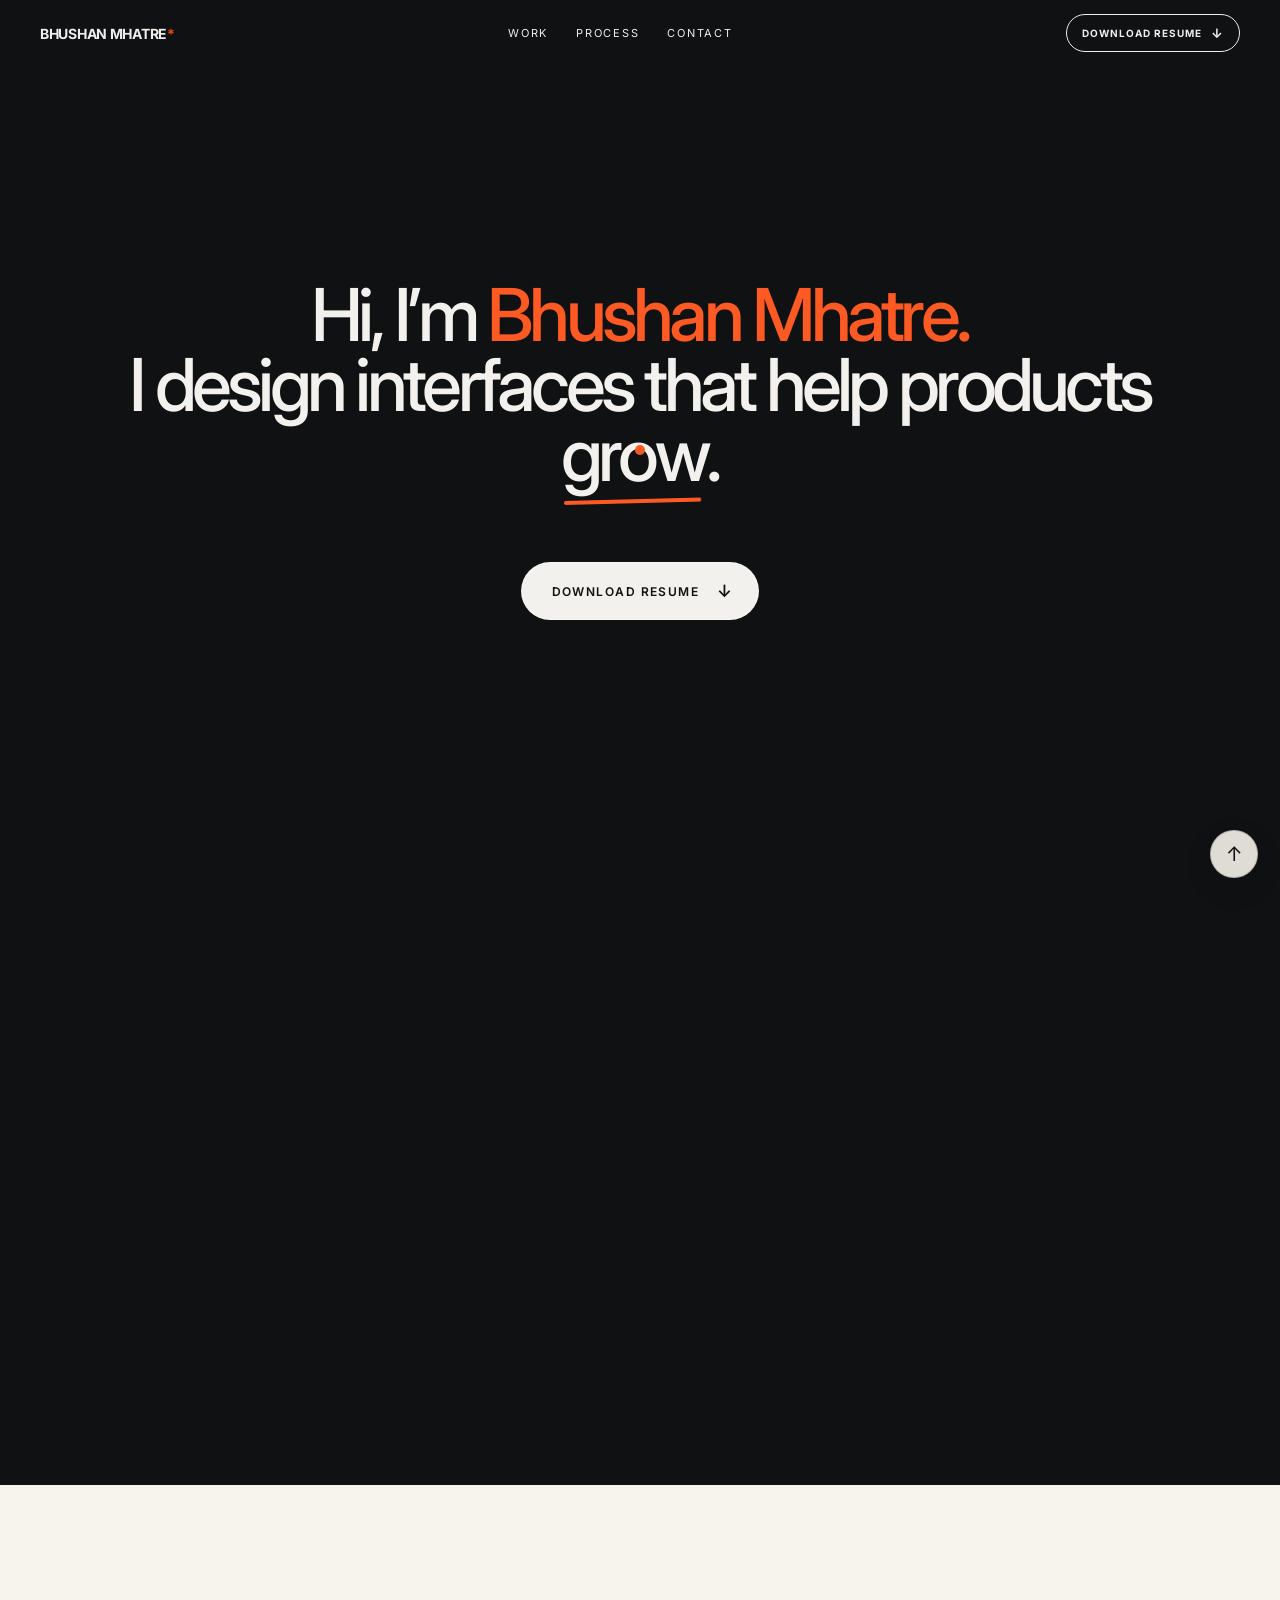
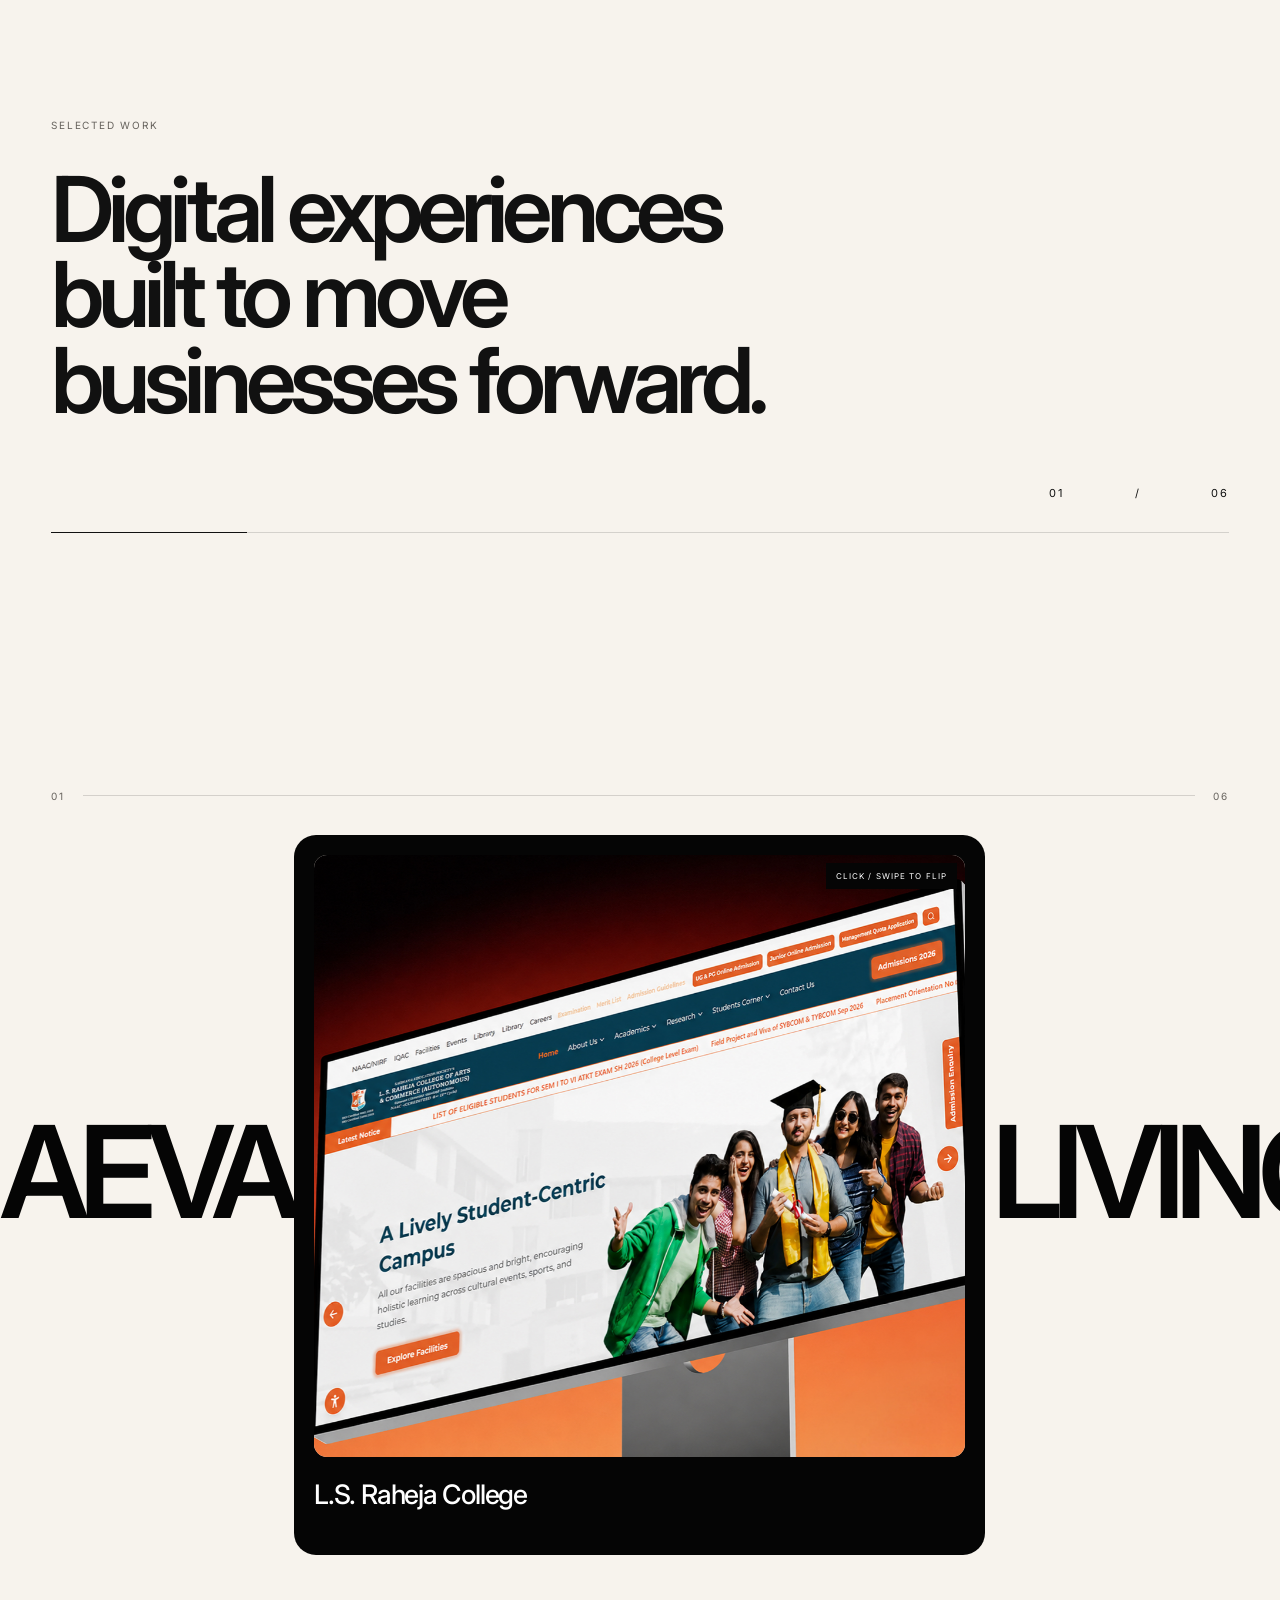
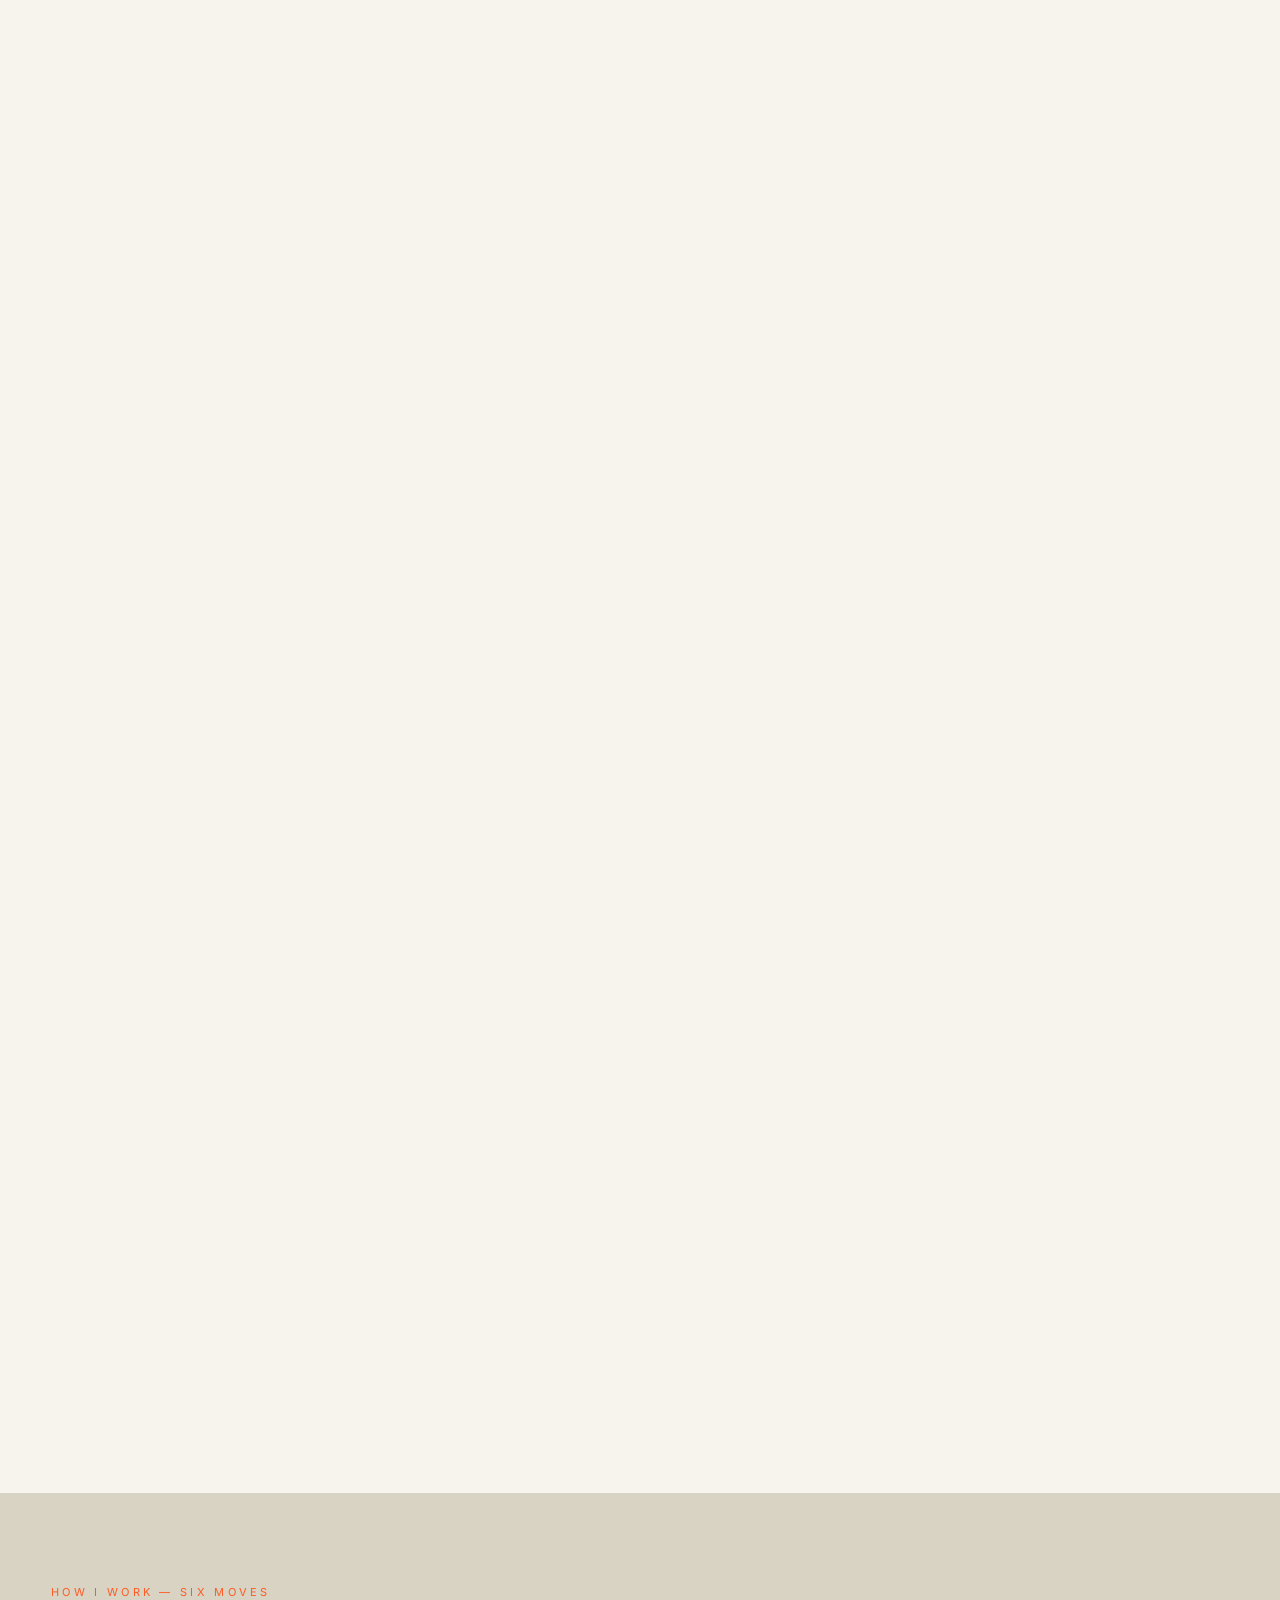
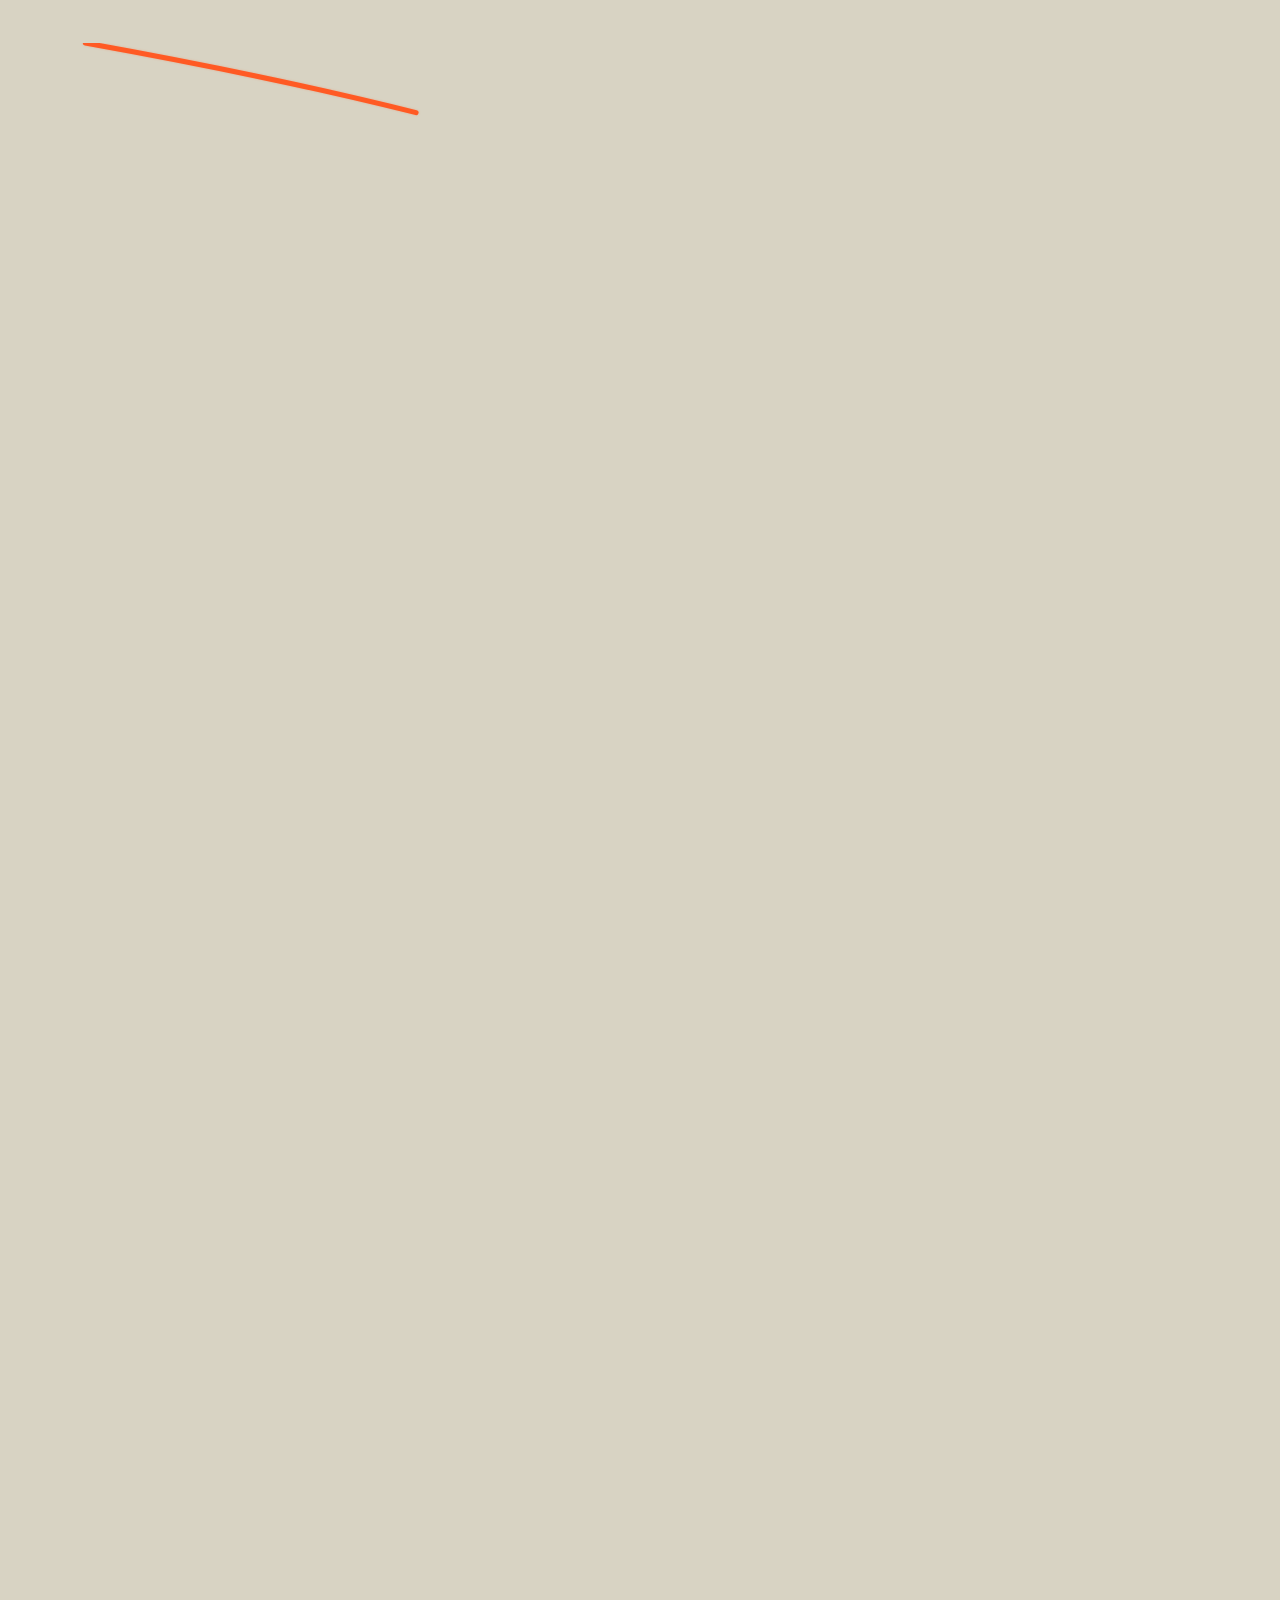
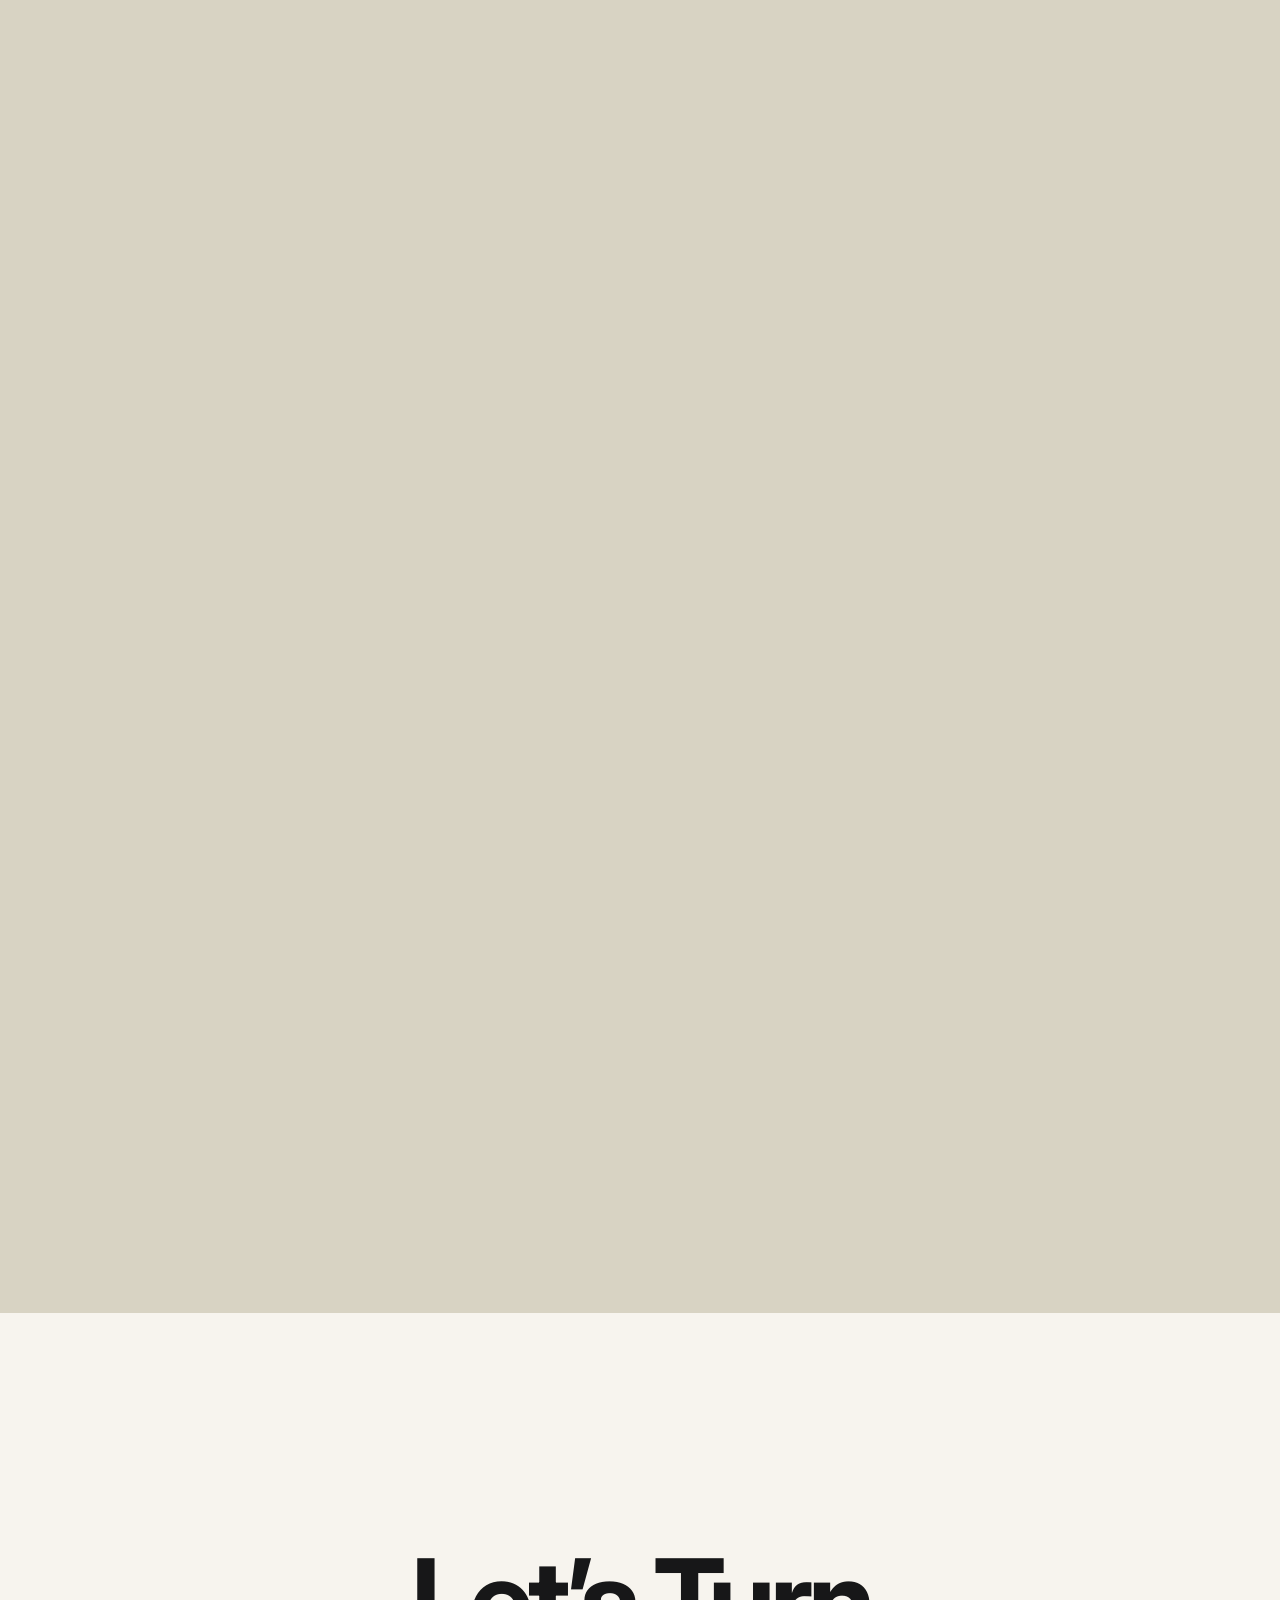
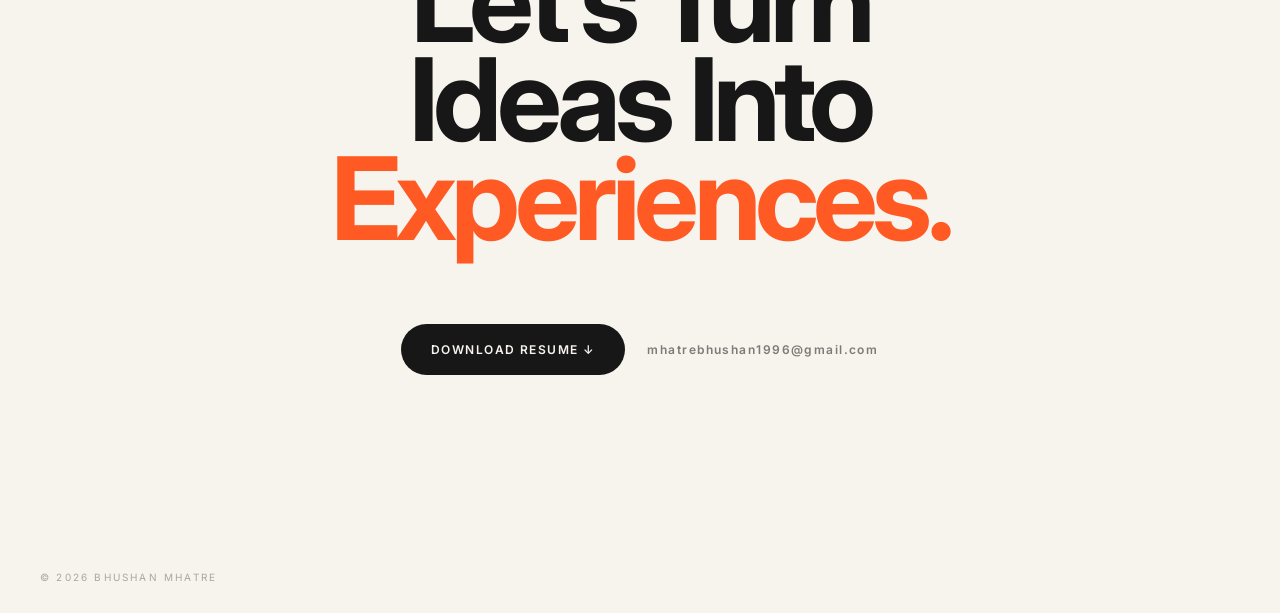
==== commit 2f4a546d: "Updated UI" ====
--- a/index.html
+++ b/index.html
@@ -21,6 +21,8 @@
     <div data-el="cursorLabel" style="position:absolute;left:0;top:0;transform:translate(-50%,-50%) scale(.5);opacity:0;transition:transform .5s cubic-bezier(.16,1,.3,1),opacity .35s;display:flex;align-items:center;justify-content:center;width:132px;height:132px;border-radius:50%;background:rgb(255 90 36);color:#F7F4EE;font-family:'Inter',system-ui,sans-serif;font-size:11px;letter-spacing:.14em;text-align:center;line-height:1.5;">VIEW<br />CASE STUDY ↗</div>
   </div>
 
+  <a class="back-to-top" href="#top" aria-label="Back to top"><span aria-hidden="true">↑</span></a>
+
   <header style="position:fixed;top:0;left:0;right:0;z-index:60;display:flex;align-items:center;justify-content:space-between;padding:26px 40px;mix-blend-mode:difference;font-family:'Inter',system-ui,sans-serif;font-size:11px;letter-spacing:.16em;text-transform:uppercase;">
     <a href="#top" style="font-family:'Inter',system-ui,sans-serif;font-weight:700;font-size:14px;letter-spacing:-.02em;">BHUSHAN MHATRE<span style="color:rgb(255 90 36);">*</span></a>
     <nav style="display:flex;gap:28px;align-items:center;">
@@ -28,7 +30,7 @@
       <a href="#process" data-magnet="1">Process</a>
       <a href="#contact" data-magnet="1">Contact</a>
     </nav>
-    <div class="nav-actions"><a class="nav-resume" href="./assets/Bhushan-Mhatre-Resume.pdf" download>DOWNLOAD RESUME <span aria-hidden="true">↓</span></a></div>
+    <div class="nav-actions"><a class="nav-resume" href="./assets/Bhushan-Mhatre-Resume-2026.pdf" target="_blank" rel="noopener noreferrer">DOWNLOAD RESUME <span aria-hidden="true">↓</span></a></div>
   </header>
 
   <section id="top" data-track="hero" data-screen-label="Hero" style="height:340vh;position:relative;">
@@ -39,7 +41,7 @@
           <span>I design interfaces that help products <span class="hero-grow">grow.</span></span>
         </h1>
         <div class="hero-actions">
-          <a class="hero-resume" href="./assets/Bhushan-Mhatre-Resume.pdf" download>DOWNLOAD RESUME <span aria-hidden="true">↓</span></a>
+          <a class="hero-resume" href="./assets/Bhushan-Mhatre-Resume-2026.pdf" target="_blank" rel="noopener noreferrer">DOWNLOAD RESUME <span aria-hidden="true">↓</span></a>
         </div>
       </div>
 
@@ -307,7 +309,7 @@
     <div style="position:sticky;top:0;height:100vh;overflow:hidden;">
       <div style="position:absolute;top:14vh;left:4vw;font-family:'Inter',system-ui,sans-serif;font-size:11px;letter-spacing:.3em;color:rgba(23,23,24,.5);">HOW I WORK — SIX MOVES</div>
       <svg class="proc-path" viewBox="0 0 1200 3000" preserveAspectRatio="none" aria-hidden="true">
-        <path class="proc-path__progress" data-el="procPath" d="M80 0 C1030 190 1020 430 600 620 C110 850 120 1120 760 1270 C1130 1360 1090 1660 430 1810 C80 1890 150 2210 820 2360 C1130 2440 1010 2780 420 3000" pathLength="1" />
+        <path class="proc-path__progress" data-el="procPath" d="M80 0 C1030 190 1020 430 600 620 C110 850 120 1120 760 1270 C1130 1360 1090 1660 430 1810 C80 1890 150 2210 820 2360 C1100 2440 1080 2840 930 3000" />
       </svg>
       <div data-el="procRow" style="position:absolute;top:0;left:0;height:100%;display:flex;align-items:center;gap:6vw;padding:0 12vw;will-change:transform;">
         <div data-step="0" style="min-width:44vw;will-change:transform,opacity;"><div style="font-family:'Inter',system-ui,sans-serif;font-size:11px;letter-spacing:.24em;color:rgb(255 90 36);">01</div><div style="font-weight:800;font-size:clamp(40px,7.5vw,124px);line-height:.9;letter-spacing:-.045em;">DISCOVER</div><p style="max-width:42ch;font-family:'Inter',system-ui,sans-serif;font-size:12px;line-height:1.7;color:rgba(23,23,24,.55);"><strong style="display:block;margin-bottom:8px;color:#171718;font-size:14px;line-height:1.4;">Understand the brand, audience &amp; goals</strong>Research the business, users, competitors, and project requirements to define the right direction.</p></div>
@@ -323,15 +325,15 @@
   </section>
 
 
-  <section id="contact" data-track="contact" data-screen-label="Contact" style="height:260vh;position:relative;">
-    <div data-el="stage" style="position:sticky;top:0;height:100vh;overflow:hidden;display:flex;flex-direction:column;align-items:center;justify-content:center;">
+  <section id="contact" data-track="contact" data-screen-label="Contact" style="height:100svh;position:relative;">
+    <div data-el="stage" style="position:relative;height:100svh;overflow:hidden;display:flex;flex-direction:column;align-items:center;justify-content:center;">
       <h2 data-el="cta" style="margin:0;text-align:center;font-weight:800;font-size:clamp(38px,9vw,150px);line-height:.86;letter-spacing:-.05em;will-change:transform;">Let’s Turn<br />Ideas Into<br /><span style="color:rgb(255 90 36);">Experiences.</span></h2>
       <div data-el="contactInfo" style="margin-top:76px;display:flex;flex-wrap:wrap;gap:22px;align-items:center;justify-content:center;will-change:transform,opacity;">
-        <a href="./assets/Bhushan-Mhatre-Resume.pdf" download data-magnet="1" style="display:inline-flex;align-items:center;gap:12px;padding:18px 30px;border-radius:40px;background:#171718;color:#F7F4EE;font-family:'Inter',system-ui,sans-serif;font-size:12px;letter-spacing:.18em;transition:transform .4s cubic-bezier(.16,1,.3,1);" style-hover="transform:scale(1.05);">DOWNLOAD RESUME ↓</a>
+        <a href="./assets/Bhushan-Mhatre-Resume-2026.pdf" target="_blank" rel="noopener noreferrer" data-magnet="1" style="display:inline-flex;align-items:center;gap:12px;padding:18px 30px;border-radius:40px;background:#171718;color:#F7F4EE;font-family:'Inter',system-ui,sans-serif;font-size:12px;letter-spacing:.18em;transition:transform .4s cubic-bezier(.16,1,.3,1);" style-hover="transform:scale(1.05);">DOWNLOAD RESUME ↓</a>
         <a href="mailto:mhatrebhushan1996@gmail.com" style="font-family:'Inter',system-ui,sans-serif;font-size:12px;letter-spacing:.08em;color:rgba(23,23,24,.55);text-transform:none;">mhatrebhushan1996@gmail.com</a>
       </div>
       <div style="position:absolute;bottom:30px;left:40px;right:40px;display:flex;justify-content:space-between;font-family:'Inter',system-ui,sans-serif;font-size:10px;letter-spacing:.22em;color:rgba(23,23,24,.35);">
-        <span>© 2026 BHUSHAN MHATRE</span><span>GLOBAL — DIGITAL FIRST</span><a href="#top">BACK TO TOP ↑</a>
+        <span>© 2026 BHUSHAN MHATRE</span>
       </div>
     </div>
   </section>
--- a/style.css
+++ b/style.css
@@ -386,6 +386,32 @@
 @media (max-width: 430px) {
   [data-track="seq"] [data-el="seqLabels"] { gap: 12px !important; font-size: 8px !important; letter-spacing: .12em !important; }
   [data-track="contact"] [data-el="contactInfo"] { flex-direction: column; padding: 0 18px; }
+}
+
+/* Contact entrance */
+[data-track="contact"] {
+  height: 100svh !important;
+}
+
+[data-track="contact"] [data-el="cta"],
+[data-track="contact"] [data-el="contactInfo"] {
+  opacity: 0;
+  transform: translate3d(0, 72px, 0);
+}
+
+[data-track="contact"].is-contact-visible [data-el="cta"] {
+  animation: contact-slide-up .9s cubic-bezier(.16, 1, .3, 1) .22s forwards;
+}
+
+[data-track="contact"].is-contact-visible [data-el="contactInfo"] {
+  animation: contact-slide-up .9s cubic-bezier(.16, 1, .3, 1) .48s forwards;
+}
+
+@keyframes contact-slide-up {
+  to {
+    opacity: 1;
+    transform: translate3d(0, 0, 0);
+  }
 }
 
 @media (prefers-reduced-motion: reduce) {
@@ -513,7 +539,7 @@
   width: max-content;
   color: #050505;
   font-family: 'Inter', system-ui, sans-serif;
-  font-size: clamp(110px, 14vw, 248px);
+  font-size: clamp(80px, 10vw, 180px);
   font-weight: 600;
   line-height: .8;
   letter-spacing: -.075em;
@@ -711,7 +737,7 @@
 }
 
 @media (max-width: 760px) {
-  .work-stage::before { top: 49%; font-size: 28vw; }
+  .work-stage::before { top: 49%; font-size: 18vw; }
   .work-flip-shell { display: flex; padding: 13vh 14px 4vh; }
   .work-flip-viewport { flex: none; width: calc(100vw - 28px); height: min(74svh, 650px); padding: 10px 10px 78px; border-radius: 16px; }
   .work-flip-face { border-radius: 9px; }
@@ -830,8 +856,9 @@
 
 /* Curved process journey */
 [data-track="proc"] {
-  height: 3400px !important;
+  height: 3020px !important;
   background: #d8d3c3;
+  overflow: hidden;
 }
 
 [data-track="proc"] > div {
@@ -853,10 +880,10 @@
 .proc-path {
   position: absolute;
   z-index: 1;
-  inset: 150px 0 80px;
+  inset: 150px 0 0;
   width: 100%;
-  height: calc(100% - 230px);
-  overflow: visible;
+  height: calc(100% - 150px);
+  overflow: hidden;
 }
 
 .proc-path__progress {
@@ -866,8 +893,9 @@
   stroke-linecap: round;
   stroke-linejoin: round;
   vector-effect: non-scaling-stroke;
-  stroke-dasharray: 1;
-  stroke-dashoffset: 1;
+  stroke-dasharray: none;
+  stroke-dashoffset: 0;
+  visibility: hidden;
   will-change: stroke-dashoffset;
   filter: drop-shadow(0 0 1px rgba(255,90,36,.28));
 }
@@ -877,6 +905,7 @@
 [data-track="proc"] [data-step] {
   --proc-opacity: 0;
   --proc-y: 70px;
+  --proc-scale: .97;
   position: absolute !important;
   left: auto !important;
   width: min(42vw, 570px) !important;
@@ -888,7 +917,7 @@
   background: rgba(247,243,237,.86);
   box-shadow: 0 28px 70px rgba(55,48,36,.13);
   opacity: var(--proc-opacity) !important;
-  transform: translate3d(0, var(--proc-y), 0) !important;
+  transform: translate3d(0, var(--proc-y), 0) scale(var(--proc-scale)) !important;
   backdrop-filter: blur(5px);
 }
 
@@ -932,8 +961,8 @@
 [data-track="proc"] > div > div:last-child { display: none; }
 
 @media (max-width: 760px) {
-  [data-track="proc"] { height: 3160px !important; }
-  .proc-path { inset: 130px 0 60px; height: calc(100% - 190px); width: 150%; left: -25%; }
+  [data-track="proc"] { height: 2940px !important; }
+  .proc-path { inset: 130px 0 0; height: calc(100% - 130px); width: 150%; left: -25%; }
   [data-track="proc"] [data-step] { right: auto !important; left: 18px !important; width: calc(100vw - 36px) !important; padding: 32px 28px 28px; border-radius: 14px; }
   [data-track="proc"] [data-step]:nth-child(1) { top: 220px !important; }
   [data-track="proc"] [data-step]:nth-child(2) { top: 680px !important; }
@@ -1249,3 +1278,321 @@
   .work-project__footer a { font-size: 11px !important; }
   .work-floating-cta { font-size: 9px !important; }
 }
+
+/* Final responsive layer */
+img,
+svg {
+  max-width: 100%;
+}
+
+.back-to-top {
+  position: fixed;
+  z-index: 55;
+  right: max(22px, env(safe-area-inset-right));
+  bottom: max(22px, env(safe-area-inset-bottom));
+  width: 48px;
+  height: 48px;
+  display: grid;
+  place-items: center;
+  border: 1px solid rgba(17, 17, 17, .18);
+  border-radius: 50%;
+  background: rgba(247, 243, 237, .9);
+  color: #111;
+  font-size: 20px;
+  line-height: 1;
+  box-shadow: 0 10px 28px rgba(17, 17, 17, .12);
+  backdrop-filter: blur(12px);
+  transition: color .3s ease, background .3s ease, transform .3s cubic-bezier(.16, 1, .3, 1);
+}
+
+.back-to-top:hover {
+  color: #111;
+  background: #ff5a24;
+  transform: translateY(-4px);
+}
+
+.back-to-top:focus-visible {
+  outline: 2px solid #ff5a24;
+  outline-offset: 4px;
+}
+
+@media (max-width: 1024px) {
+  header {
+    padding-inline: max(22px, env(safe-area-inset-left)) max(22px, env(safe-area-inset-right)) !important;
+  }
+
+  .work-intro {
+    padding-inline: 28px;
+  }
+
+  .work-flip-viewport {
+    width: min(76vw, 760px);
+  }
+
+  [data-track="proc"] [data-step] {
+    width: min(48vw, 520px) !important;
+  }
+}
+
+@media (max-width: 760px) {
+  :root {
+    --font-cta: 11px;
+    --font-cta-compact: 9px;
+  }
+
+  body {
+    min-width: 0;
+    cursor: auto;
+  }
+
+  .back-to-top {
+    right: max(14px, env(safe-area-inset-right));
+    bottom: max(14px, env(safe-area-inset-bottom));
+    width: 44px;
+    height: 44px;
+    font-size: 18px;
+  }
+
+  header {
+    gap: 12px;
+    padding: 10px max(16px, env(safe-area-inset-right)) 10px max(16px, env(safe-area-inset-left)) !important;
+  }
+
+  header > a:first-child {
+    flex: 1 1 auto;
+    min-width: 0;
+    font-size: clamp(11px, 3.7vw, 14px) !important;
+    white-space: nowrap;
+  }
+
+  .nav-actions {
+    flex: 0 0 auto;
+  }
+
+  .nav-resume {
+    min-height: 42px;
+    padding: 8px 12px;
+    font-size: 8px;
+    white-space: nowrap;
+  }
+
+  #top {
+    height: 135svh !important;
+  }
+
+  .hero-stage {
+    min-height: 100svh;
+    padding: 68px 16px 42px;
+  }
+
+  .hero-type {
+    width: 100%;
+    max-width: 560px;
+  }
+
+  #top h1 {
+    font-size: clamp(34px, 10.8vw, 54px);
+    line-height: 1;
+    letter-spacing: -.055em;
+    overflow-wrap: anywhere;
+  }
+
+  .hero-brand {
+    white-space: normal;
+  }
+
+  .hero-actions {
+    margin-top: clamp(34px, 8vh, 52px);
+  }
+
+  .hero-actions .hero-resume {
+    min-height: 50px;
+    padding-inline: 22px 18px;
+  }
+
+  .hero-orbit,
+  .hero-spark {
+    transform: scale(.78);
+  }
+
+  .work-intro {
+    min-height: auto;
+    padding: 120px 18px 72px;
+  }
+
+  .work-intro h2 {
+    max-width: 100%;
+    font-size: clamp(40px, 12.5vw, 60px);
+    overflow-wrap: break-word;
+  }
+
+  .work-intro__footer {
+    justify-content: flex-end;
+    margin-top: 38px;
+  }
+
+  .work-stage,
+  .work-flip-shell {
+    min-height: 100svh;
+  }
+
+  .work-flip-shell {
+    padding: max(82px, 12svh) 14px max(24px, env(safe-area-inset-bottom));
+  }
+
+  .work-progress {
+    top: 66px;
+    right: 14px;
+    left: 14px;
+  }
+
+  .work-flip-viewport {
+    width: calc(100vw - 28px);
+    height: min(70svh, 590px);
+    max-height: calc(100svh - 104px);
+    padding: 9px 9px 74px;
+  }
+
+  .work-flip-copy {
+    right: 14px;
+    bottom: 13px;
+    left: 14px;
+  }
+
+  .work-flip-title-mask h3 {
+    font-size: clamp(23px, 7.5vw, 30px);
+    overflow-wrap: anywhere;
+  }
+
+  .work-flip-hint {
+    top: 16px;
+    right: 16px;
+    padding: 7px 8px;
+    font-size: 7px;
+  }
+
+  .work-floating-cta {
+    top: -7px;
+    right: -3px;
+    width: 76px;
+    height: 76px;
+  }
+
+  [data-track="proc"] > div > div:first-child {
+    top: 78px !important;
+    left: 18px !important;
+  }
+
+  [data-track="proc"] [data-step] {
+    right: auto !important;
+    left: 18px !important;
+    width: calc(100vw - 36px) !important;
+    padding: 28px 24px 26px;
+  }
+
+  [data-track="proc"] [data-step] > div:nth-child(2) {
+    font-size: clamp(28px, 9vw, 34px) !important;
+    overflow-wrap: anywhere;
+  }
+
+  [data-track="proc"] [data-step] p {
+    max-width: none !important;
+    font-size: 15px !important;
+    line-height: 1.5 !important;
+  }
+
+  [data-track="contact"] [data-el="stage"] {
+    min-height: 100svh;
+    padding: 80px 18px 86px;
+  }
+
+  [data-track="contact"] [data-el="cta"] {
+    max-width: 10ch;
+    font-size: clamp(42px, 13vw, 68px) !important;
+    line-height: .9 !important;
+  }
+
+  [data-track="contact"] [data-el="contactInfo"] {
+    width: 100%;
+    margin-top: 48px !important;
+    gap: 18px !important;
+  }
+
+  [data-track="contact"] [data-el="contactInfo"] > a {
+    max-width: 100%;
+  }
+
+  [data-track="contact"] [data-el="contactInfo"] > a:last-child {
+    overflow-wrap: anywhere;
+    text-align: center;
+  }
+
+  [data-track="contact"] [data-el="stage"] > div:last-child {
+    bottom: max(20px, env(safe-area-inset-bottom)) !important;
+    align-items: flex-end;
+    font-size: 8px !important;
+    line-height: 1.45;
+  }
+}
+
+@media (max-width: 380px) {
+  .nav-resume {
+    padding-inline: 10px;
+    font-size: 7px;
+  }
+
+  #top h1 {
+    font-size: clamp(32px, 10.5vw, 40px);
+  }
+
+  .work-intro {
+    padding-inline: 14px;
+  }
+
+  .work-flip-shell {
+    padding-inline: 10px;
+  }
+
+  .work-flip-viewport {
+    width: calc(100vw - 20px);
+  }
+
+  [data-track="proc"] [data-step] {
+    left: 12px !important;
+    width: calc(100vw - 24px) !important;
+    padding: 24px 20px 22px;
+  }
+
+  [data-track="proc"] [data-step] p {
+    font-size: 14px !important;
+  }
+
+  [data-track="contact"] [data-el="stage"] > div:last-child {
+    left: 12px !important;
+    right: 12px !important;
+    letter-spacing: .12em !important;
+  }
+}
+
+@media (max-width: 760px) and (max-height: 680px) {
+  .hero-actions {
+    margin-top: 28px;
+  }
+
+  .work-flip-shell {
+    padding-top: 72px;
+  }
+
+  .work-flip-viewport {
+    height: calc(100svh - 92px);
+  }
+
+  [data-track="contact"] [data-el="stage"] {
+    padding-top: 68px;
+    padding-bottom: 70px;
+  }
+
+  [data-track="contact"] [data-el="contactInfo"] {
+    margin-top: 30px !important;
+  }
+}
